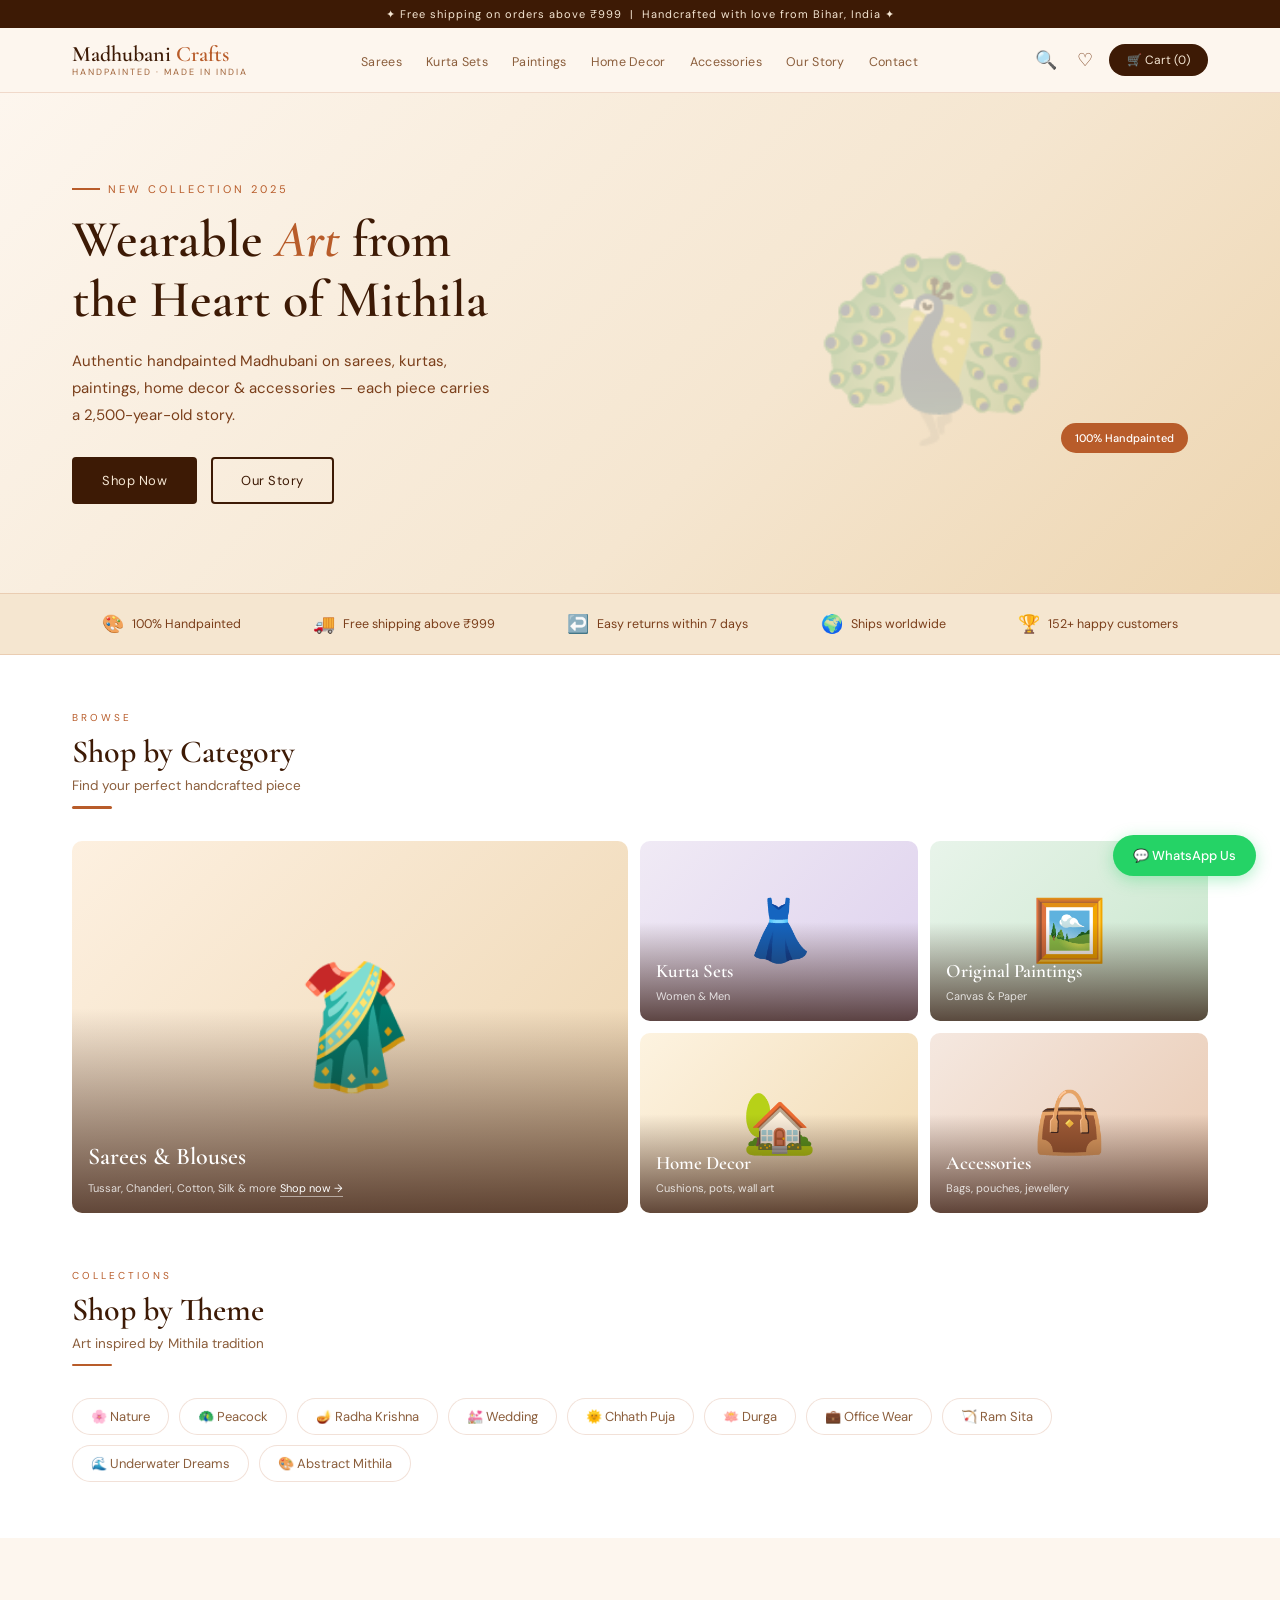
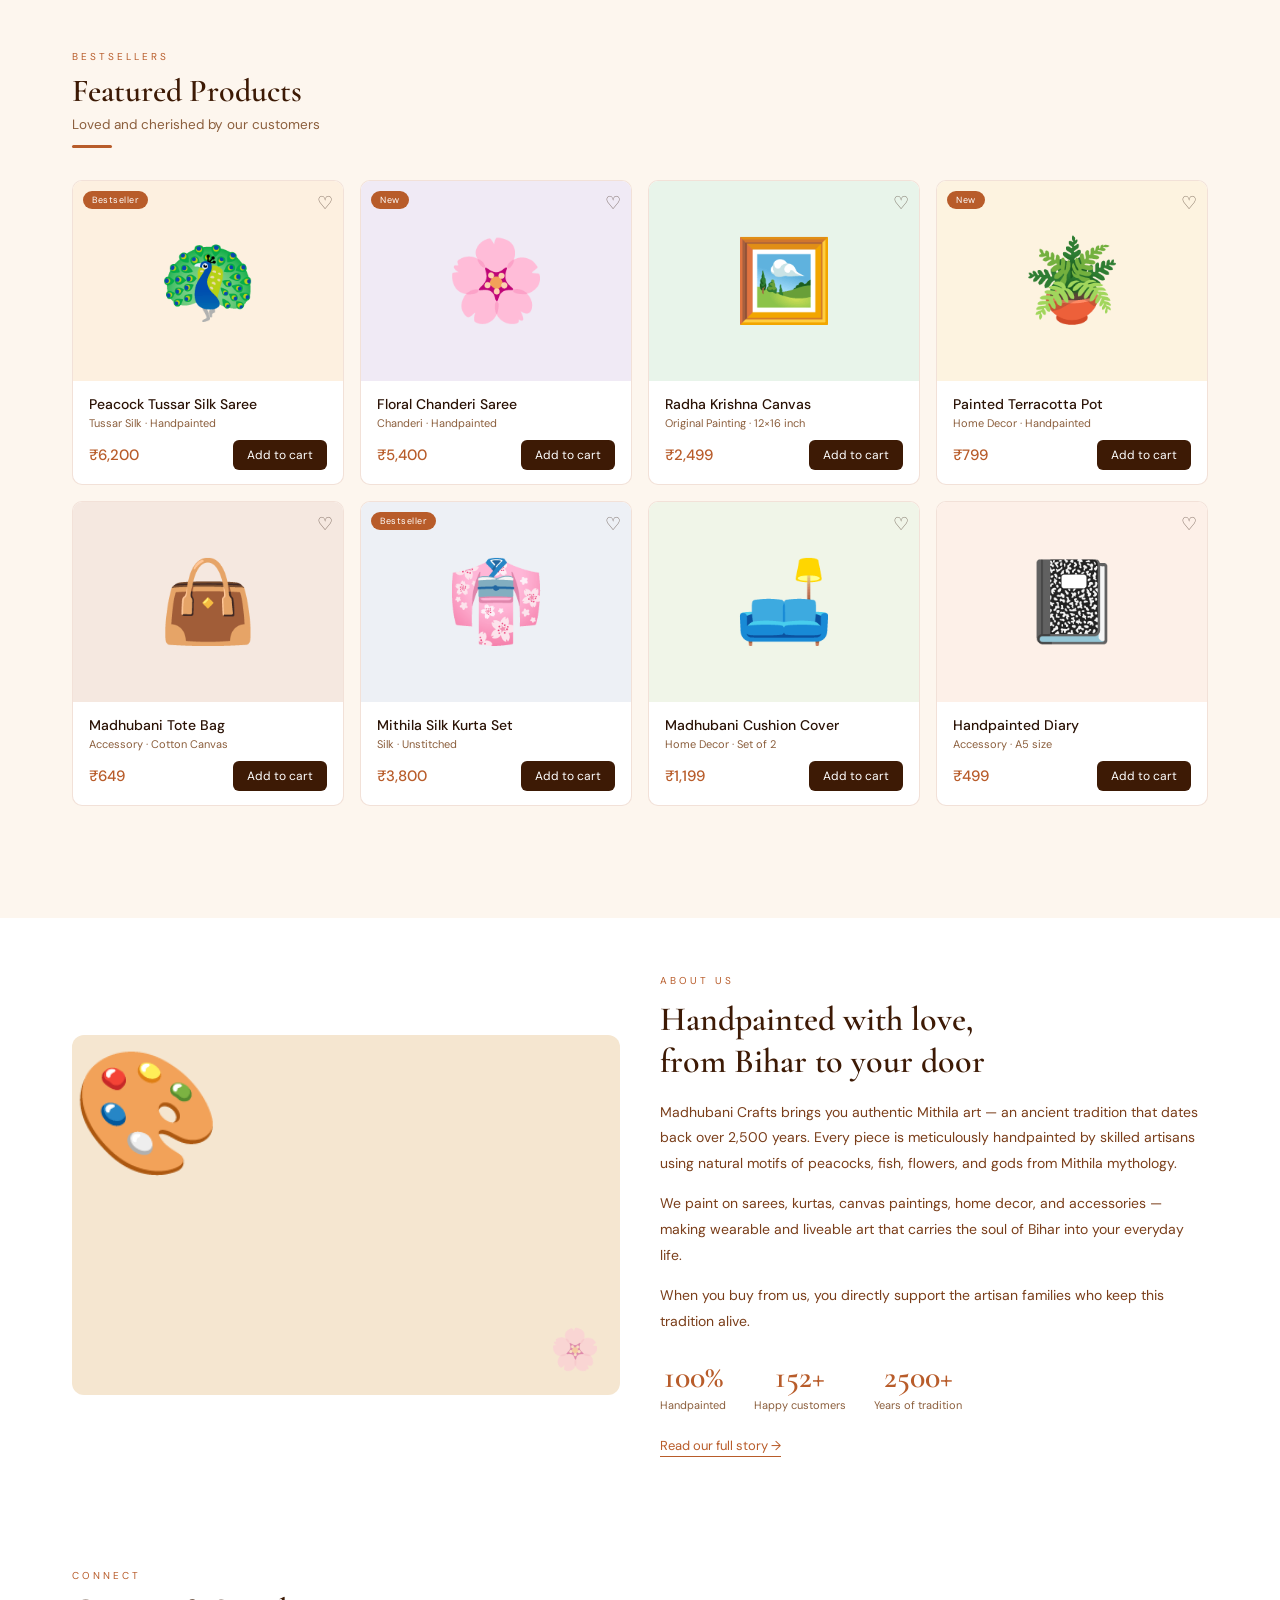
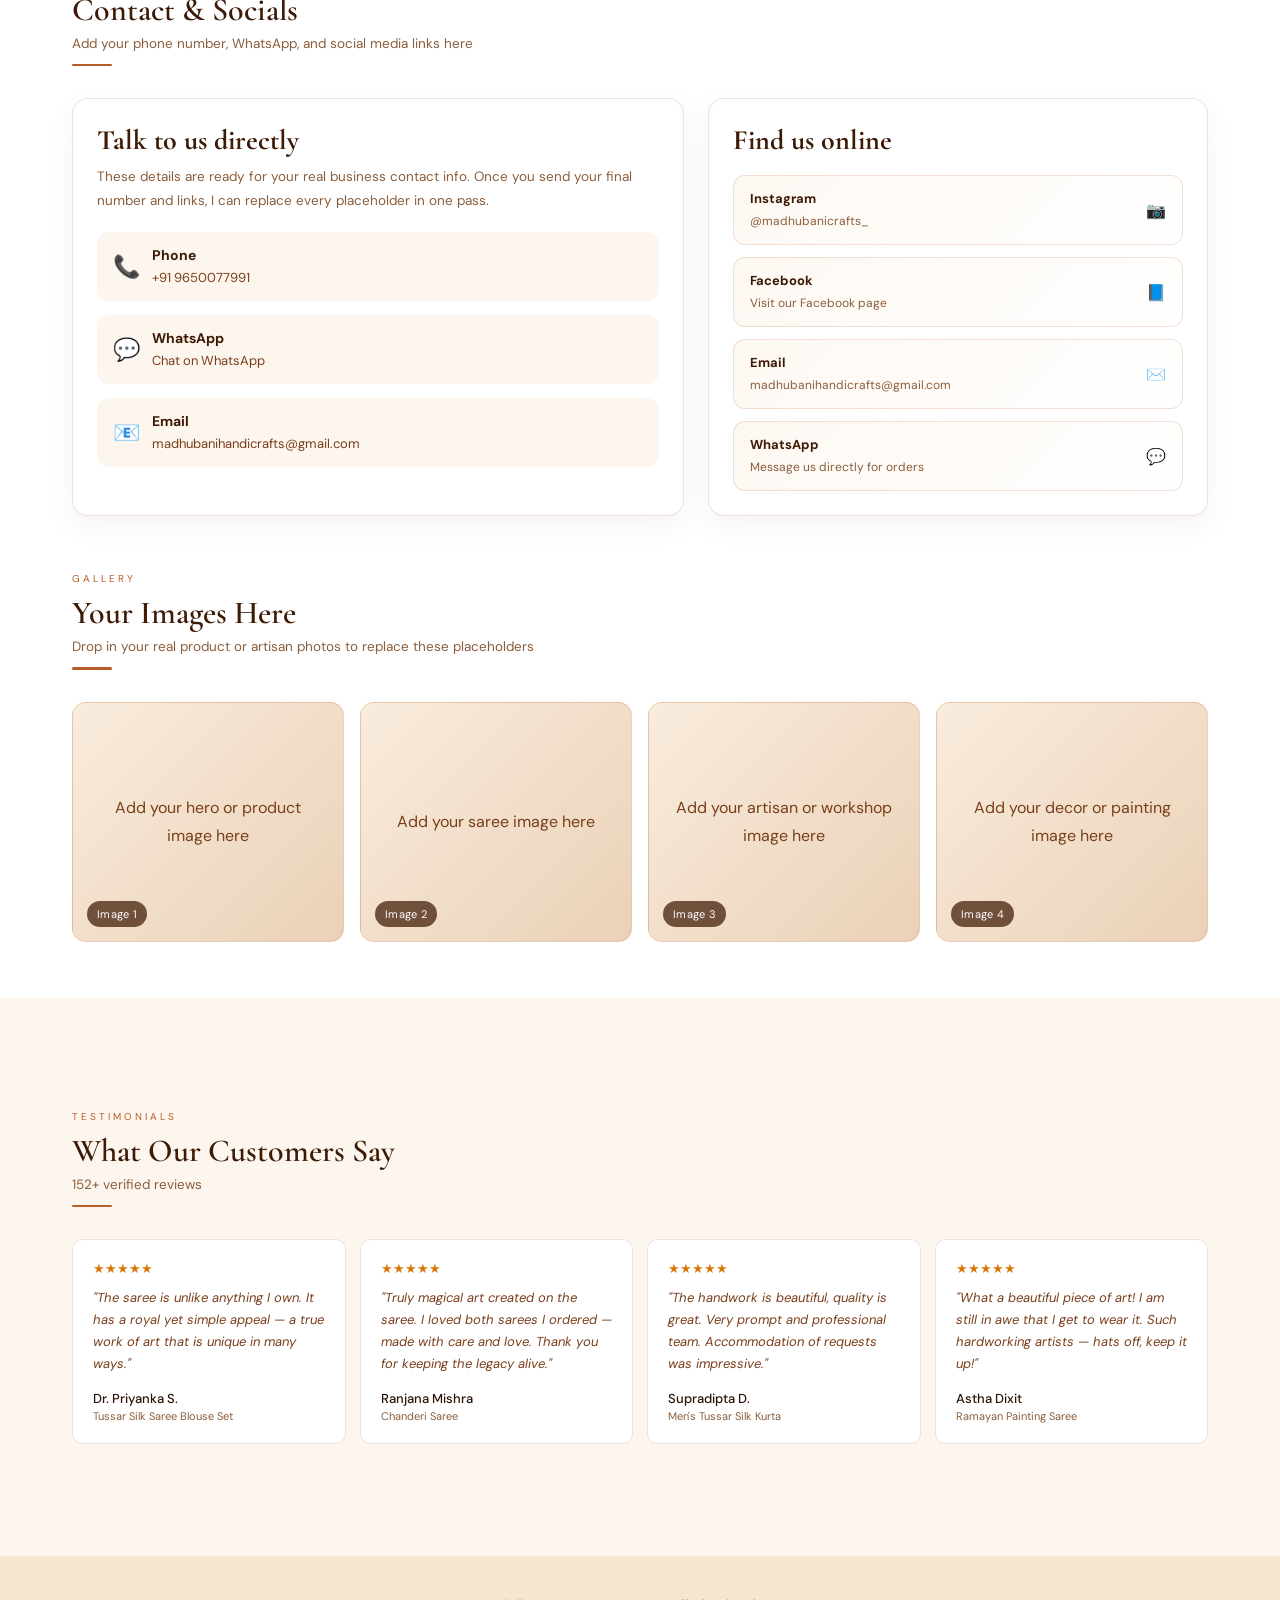
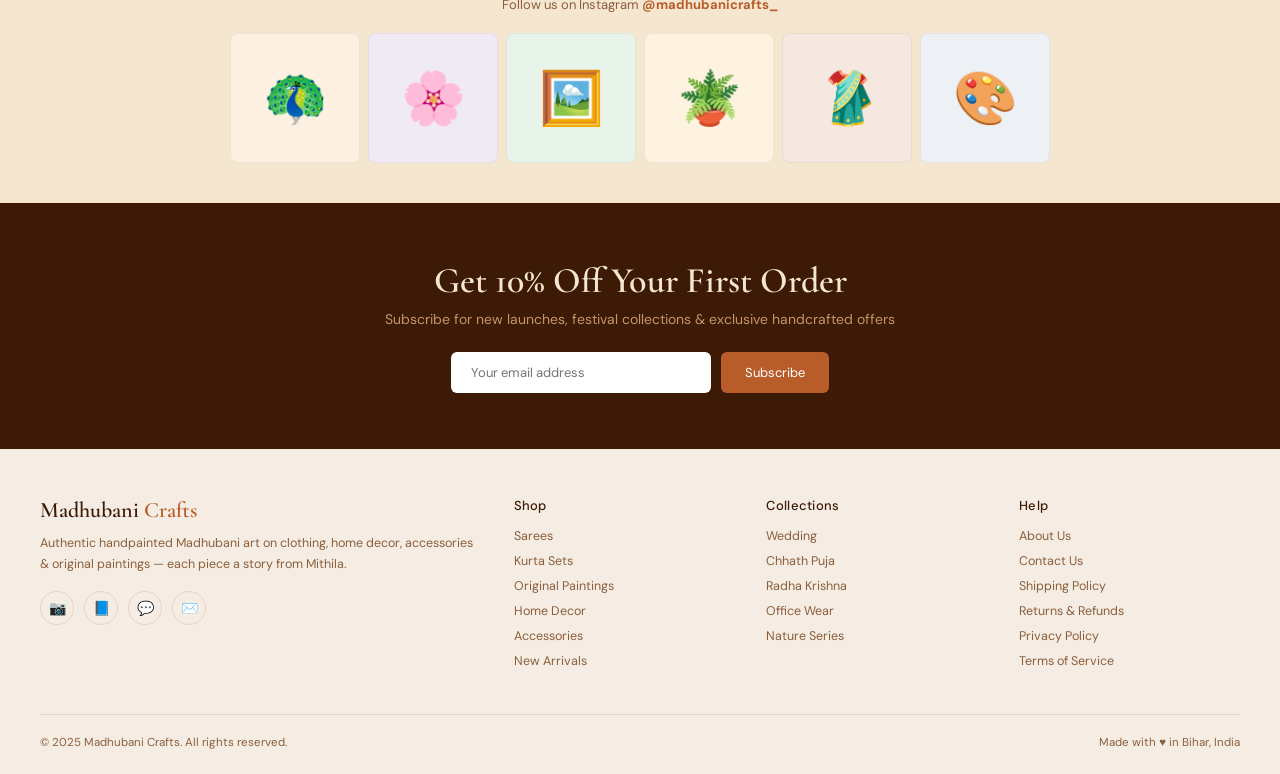
==== index.html @ 94e07995 "Initial website project" ====
<!DOCTYPE html>
<html lang="en">
<head>
  <meta charset="UTF-8" />
  <meta name="viewport" content="width=device-width, initial-scale=1.0" />
  <title>Madhubani Crafts — Handpainted Art from Mithila</title>
  <link href="https://fonts.googleapis.com/css2?family=Cormorant+Garamond:ital,wght@0,400;0,500;0,600;1,400&family=DM+Sans:wght@300;400;500&display=swap" rel="stylesheet" />
  <style>
    :root {
      --cream: #FDF6EE;
      --warm: #F5E6D0;
      --terracotta: #B85C2A;
      --deep: #3D1A05;
      --mid: #7a3e1a;
      --light-brown: #a0643a;
      --border: rgba(184,92,42,0.18);
      --text: #2a1205;
      --muted: #8B5E3C;
      --font-display: 'Cormorant Garamond', Georgia, serif;
      --font-body: 'DM Sans', sans-serif;
    }

    * { box-sizing: border-box; margin: 0; padding: 0; }
    html { scroll-behavior: smooth; }
    body { font-family: var(--font-body); color: var(--text); background: #fff; }
    a { text-decoration: none; color: inherit; }

    .topbar {
      background: var(--deep);
      color: #f5e6d3;
      font-size: 11px;
      text-align: center;
      padding: 7px 16px;
      letter-spacing: 1px;
    }

    nav {
      position: sticky;
      top: 0;
      z-index: 200;
      background: rgba(253,246,238,0.97);
      backdrop-filter: blur(8px);
      border-bottom: 1px solid var(--border);
    }
    .nav-inner {
      max-width: 1200px;
      margin: 0 auto;
      padding: 0 32px;
      height: 64px;
      display: flex;
      align-items: center;
      justify-content: space-between;
      gap: 20px;
    }
    .logo {
      font-family: var(--font-display);
      font-size: 22px;
      font-weight: 600;
      color: var(--deep);
      white-space: nowrap;
      line-height: 1.1;
    }
    .logo span { color: var(--terracotta); }
    .logo small {
      display: block;
      font-family: var(--font-body);
      font-size: 9px;
      font-weight: 400;
      letter-spacing: 2px;
      text-transform: uppercase;
      color: var(--light-brown);
      margin-top: 1px;
    }
    .nav-links {
      display: flex;
      gap: 24px;
      list-style: none;
    }
    .nav-links a {
      font-size: 12.5px;
      color: var(--muted);
      font-weight: 400;
      letter-spacing: 0.3px;
      padding-bottom: 2px;
      border-bottom: 1.5px solid transparent;
      transition: color .2s, border-color .2s;
    }
    .nav-links a:hover { color: var(--terracotta); border-bottom-color: var(--terracotta); }
    .nav-actions { display: flex; gap: 12px; align-items: center; }
    .nav-icon { font-size: 18px; cursor: pointer; color: var(--mid); background: none; border: none; padding: 4px; }
    .cart-btn {
      background: var(--deep);
      color: #f5e6d3;
      border: none;
      padding: 8px 18px;
      border-radius: 24px;
      font-size: 12px;
      font-family: var(--font-body);
      cursor: pointer;
      transition: background .2s;
    }
    .cart-btn:hover { background: var(--terracotta); }

    .hero {
      background: linear-gradient(135deg, var(--cream) 0%, var(--warm) 60%, #EDD5B0 100%);
      min-height: 500px;
      display: flex;
      align-items: center;
      position: relative;
      overflow: hidden;
    }
    .hero-inner {
      max-width: 1200px;
      margin: 0 auto;
      padding: 60px 32px;
      display: grid;
      grid-template-columns: 1fr 1fr;
      gap: 40px;
      align-items: center;
      width: 100%;
    }
    .hero-eyebrow {
      font-size: 11px;
      letter-spacing: 3px;
      text-transform: uppercase;
      color: var(--terracotta);
      margin-bottom: 14px;
      display: flex;
      align-items: center;
      gap: 8px;
    }
    .hero-eyebrow::before { content: ''; display: block; width: 28px; height: 1.5px; background: var(--terracotta); }
    .hero h1 {
      font-family: var(--font-display);
      font-size: 52px;
      font-weight: 600;
      color: var(--deep);
      line-height: 1.15;
      margin-bottom: 18px;
    }
    .hero h1 em { font-style: italic; color: var(--terracotta); }
    .hero-sub {
      font-size: 15px;
      color: var(--mid);
      line-height: 1.8;
      margin-bottom: 28px;
      max-width: 420px;
    }
    .hero-btns { display: flex; gap: 14px; flex-wrap: wrap; }
    .btn-primary {
      background: var(--deep);
      color: #f5e6d3;
      border: 2px solid var(--deep);
      padding: 13px 28px;
      border-radius: 4px;
      font-size: 13px;
      font-family: var(--font-body);
      letter-spacing: 0.5px;
      cursor: pointer;
      transition: all .2s;
    }
    .btn-primary:hover { background: var(--terracotta); border-color: var(--terracotta); }
    .btn-outline {
      background: transparent;
      color: var(--deep);
      border: 2px solid var(--deep);
      padding: 13px 28px;
      border-radius: 4px;
      font-size: 13px;
      font-family: var(--font-body);
      letter-spacing: 0.5px;
      cursor: pointer;
      transition: all .2s;
    }
    .btn-outline:hover { background: var(--deep); color: #f5e6d3; }
    .hero-art {
      display: flex;
      align-items: center;
      justify-content: center;
      position: relative;
    }
    .hero-motif {
      font-size: 200px;
      opacity: 0.25;
      filter: sepia(40%);
      animation: float 6s ease-in-out infinite;
    }
    @keyframes float { 0%,100% { transform: translateY(0); } 50% { transform: translateY(-14px); } }
    .hero-badge {
      position: absolute;
      bottom: 20px;
      right: 20px;
      background: var(--terracotta);
      color: white;
      padding: 8px 14px;
      border-radius: 20px;
      font-size: 11px;
      font-weight: 500;
    }

    .trust-bar {
      background: var(--warm);
      border-top: 1px solid var(--border);
      border-bottom: 1px solid var(--border);
    }
    .trust-inner {
      max-width: 1200px;
      margin: 0 auto;
      padding: 18px 32px;
      display: flex;
      justify-content: space-around;
      flex-wrap: wrap;
      gap: 12px;
    }
    .trust-item {
      display: flex;
      align-items: center;
      gap: 8px;
      font-size: 12.5px;
      color: var(--mid);
    }
    .trust-item span:first-child { font-size: 18px; }

    .section {
      max-width: 1200px;
      margin: 0 auto;
      padding: 56px 32px;
    }
    .section-full { padding: 56px 0; }
    .sec-head { margin-bottom: 32px; }
    .sec-eyebrow {
      font-size: 10px;
      letter-spacing: 3px;
      text-transform: uppercase;
      color: var(--terracotta);
      margin-bottom: 8px;
    }
    .sec-head h2 {
      font-family: var(--font-display);
      font-size: 32px;
      font-weight: 600;
      color: var(--deep);
      margin-bottom: 6px;
    }
    .sec-head p { font-size: 13.5px; color: var(--muted); }
    .bar { width: 40px; height: 2.5px; background: var(--terracotta); border-radius: 2px; margin-top: 12px; }

    .cat-grid {
      display: grid;
      grid-template-columns: 2fr 1fr 1fr;
      grid-template-rows: 180px 180px;
      gap: 12px;
    }
    .cat-card {
      border-radius: 10px;
      overflow: hidden;
      position: relative;
      cursor: pointer;
      display: flex;
      align-items: flex-end;
    }
    .cat-card.tall { grid-row: span 2; }
    .cat-bg {
      position: absolute;
      inset: 0;
      display: flex;
      align-items: center;
      justify-content: center;
      font-size: 80px;
      transition: transform .35s ease;
    }
    .cat-card:hover .cat-bg { transform: scale(1.06); }
    .cat-overlay {
      position: absolute;
      inset: 0;
      background: linear-gradient(to top, rgba(40,10,0,.72) 0%, transparent 55%);
    }
    .cat-label {
      position: relative;
      z-index: 2;
      padding: 16px;
      color: white;
    }
    .cat-label h3 { font-family: var(--font-display); font-size: 19px; font-weight: 600; margin-bottom: 2px; }
    .cat-label span { font-size: 11px; opacity: .8; }
    .cat-shop { display: inline-block; margin-top: 8px; font-size: 11px; border-bottom: 1px solid rgba(255,255,255,.5); padding-bottom: 1px; }
    .cat-card.tall .cat-bg { font-size: 120px; }
    .cat-card.tall .cat-label h3 { font-size: 24px; }

    .themes-row {
      display: flex;
      gap: 10px;
      flex-wrap: wrap;
    }
    .theme-pill {
      border: 1.5px solid var(--border);
      border-radius: 24px;
      padding: 9px 18px;
      font-size: 13px;
      color: var(--muted);
      cursor: pointer;
      transition: all .2s;
      background: white;
    }
    .theme-pill:hover { border-color: var(--terracotta); color: var(--terracotta); background: #FDF3E7; }

    .bg-cream { background: var(--cream); }
    .prod-grid {
      display: grid;
      grid-template-columns: repeat(auto-fill, minmax(220px, 1fr));
      gap: 16px;
    }
    .prod-card {
      background: white;
      border: 1px solid var(--border);
      border-radius: 10px;
      overflow: hidden;
      transition: transform .2s, box-shadow .2s;
    }
    .prod-card:hover { transform: translateY(-3px); box-shadow: 0 8px 24px rgba(61,26,5,.1); }
    .prod-img {
      height: 200px;
      display: flex;
      align-items: center;
      justify-content: center;
      font-size: 80px;
      position: relative;
      cursor: pointer;
      overflow: hidden;
      background-size: cover;
      background-position: center;
    }
    .prod-img img,
    .story-photo img,
    .gallery-card img,
    .insta-tile img {
      width: 100%;
      height: 100%;
      object-fit: cover;
      display: block;
    }
    .prod-badge {
      position: absolute;
      top: 10px;
      left: 10px;
      background: var(--terracotta);
      color: white;
      font-size: 9px;
      letter-spacing: .5px;
      padding: 3px 9px;
      border-radius: 12px;
    }
    .prod-wish {
      position: absolute;
      top: 10px;
      right: 10px;
      font-size: 18px;
      cursor: pointer;
      opacity: .6;
      transition: opacity .2s;
      z-index: 2;
    }
    .prod-wish:hover { opacity: 1; }
    .prod-body { padding: 14px 16px; }
    .prod-name { font-size: 14px; font-weight: 500; margin-bottom: 3px; color: var(--text); }
    .prod-fabric { font-size: 11px; color: var(--muted); margin-bottom: 10px; }
    .prod-row { display: flex; justify-content: space-between; align-items: center; gap: 10px; }
    .prod-price { font-size: 15px; color: var(--terracotta); font-weight: 500; }
    .add-btn {
      background: var(--deep);
      color: white;
      border: none;
      padding: 7px 14px;
      border-radius: 6px;
      font-size: 12px;
      font-family: var(--font-body);
      cursor: pointer;
      transition: background .2s;
    }
    .add-btn:hover { background: var(--terracotta); }

    .story-grid {
      display: grid;
      grid-template-columns: 1fr 1fr;
      gap: 40px;
      align-items: center;
    }
    .story-img {
      background: var(--warm);
      border-radius: 12px;
      height: 360px;
      position: relative;
      overflow: hidden;
      display: grid;
      place-items: center;
    }
    .story-photo {
      width: 100%;
      height: 100%;
    }
    .story-placeholder {
      font-size: 120px;
    }
    .story-img::after {
      content: '🌸';
      position: absolute;
      bottom: 20px;
      right: 20px;
      font-size: 40px;
      opacity: .4;
    }
    .story-text .eyebrow {
      font-size: 10px;
      letter-spacing: 3px;
      text-transform: uppercase;
      color: var(--terracotta);
      margin-bottom: 12px;
    }
    .story-text h2 {
      font-family: var(--font-display);
      font-size: 34px;
      font-weight: 600;
      color: var(--deep);
      line-height: 1.25;
      margin-bottom: 16px;
    }
    .story-text p {
      font-size: 14px;
      color: var(--mid);
      line-height: 1.85;
      margin-bottom: 14px;
    }
    .story-stat-row { display: flex; gap: 28px; margin: 22px 0; }
    .stat { text-align: center; }
    .stat-num {
      font-family: var(--font-display);
      font-size: 32px;
      font-weight: 600;
      color: var(--terracotta);
      display: block;
    }
    .stat-label { font-size: 11px; color: var(--muted); margin-top: 2px; }
    .story-link {
      font-size: 13px;
      color: var(--terracotta);
      border-bottom: 1.5px solid var(--terracotta);
      padding-bottom: 2px;
      display: inline-block;
    }

    .contact-grid {
      display: grid;
      grid-template-columns: 1.1fr .9fr;
      gap: 24px;
      align-items: stretch;
    }
    .contact-card,
    .social-card {
      background: #fff;
      border: 1px solid var(--border);
      border-radius: 16px;
      padding: 24px;
      box-shadow: 0 10px 30px rgba(61, 26, 5, 0.05);
    }
    .contact-lines {
      display: grid;
      gap: 14px;
      margin-top: 18px;
    }
    .contact-line {
      display: flex;
      align-items: center;
      gap: 12px;
      padding: 14px 16px;
      background: var(--cream);
      border-radius: 12px;
    }
    .contact-line strong {
      display: block;
      color: var(--deep);
      font-size: 14px;
      margin-bottom: 2px;
    }
    .contact-line span,
    .contact-line a {
      font-size: 13px;
      color: var(--mid);
      word-break: break-word;
    }
    .social-list {
      display: grid;
      gap: 12px;
      margin-top: 18px;
    }
    .social-link {
      display: flex;
      align-items: center;
      justify-content: space-between;
      gap: 12px;
      padding: 14px 16px;
      border: 1px solid var(--border);
      border-radius: 12px;
      transition: transform .2s, border-color .2s, background .2s;
      background: linear-gradient(135deg, rgba(253,246,238,0.8), #fff);
    }
    .social-link:hover {
      transform: translateY(-2px);
      border-color: var(--terracotta);
      background: #fff8f1;
    }
    .social-meta strong {
      display: block;
      font-size: 13px;
      color: var(--deep);
      margin-bottom: 2px;
    }
    .social-meta span {
      font-size: 12px;
      color: var(--muted);
    }

    .gallery-grid {
      display: grid;
      grid-template-columns: repeat(4, 1fr);
      gap: 16px;
    }
    .gallery-card {
      border-radius: 14px;
      overflow: hidden;
      background: linear-gradient(135deg, #f9ecdd, #ead1b7);
      min-height: 240px;
      position: relative;
      border: 1px solid var(--border);
      display: grid;
      place-items: center;
    }
    .gallery-card span {
      position: absolute;
      left: 14px;
      bottom: 14px;
      background: rgba(61, 26, 5, 0.72);
      color: #fff;
      font-size: 11px;
      padding: 6px 10px;
      border-radius: 999px;
      letter-spacing: .3px;
    }
    .gallery-placeholder {
      text-align: center;
      color: var(--mid);
      padding: 24px;
      line-height: 1.7;
    }

    .reviews-grid {
      display: grid;
      grid-template-columns: repeat(auto-fill, minmax(240px, 1fr));
      gap: 14px;
    }
    .rev-card {
      background: white;
      border: 1px solid var(--border);
      border-radius: 10px;
      padding: 20px;
    }
    .stars { color: #D97706; font-size: 13px; margin-bottom: 10px; }
    .rev-text { font-size: 13px; color: var(--mid); line-height: 1.7; margin-bottom: 14px; font-style: italic; }
    .rev-name { font-size: 13px; font-weight: 500; color: var(--text); }
    .rev-prod { font-size: 11px; color: var(--muted); margin-top: 2px; }

    .insta-strip {
      background: var(--warm);
      padding: 40px 0;
      text-align: center;
    }
    .insta-label { font-size: 13px; color: var(--muted); margin-bottom: 20px; }
    .insta-label strong { color: var(--terracotta); }
    .insta-row {
      display: flex;
      gap: 8px;
      overflow-x: auto;
      padding: 0 32px;
      justify-content: center;
    }
    .insta-tile {
      flex-shrink: 0;
      width: 130px;
      height: 130px;
      border-radius: 8px;
      display: grid;
      place-items: center;
      font-size: 52px;
      cursor: pointer;
      transition: opacity .2s;
      overflow: hidden;
      border: 1px solid rgba(61, 26, 5, 0.06);
    }
    .insta-tile:hover { opacity: .8; }

    .cta-band {
      background: var(--deep);
      padding: 56px 32px;
      text-align: center;
    }
    .cta-band h2 {
      font-family: var(--font-display);
      font-size: 36px;
      font-weight: 600;
      color: #f5e6d3;
      margin-bottom: 8px;
    }
    .cta-band p { font-size: 14px; color: #c4956a; margin-bottom: 24px; }
    .email-row { display: flex; gap: 10px; justify-content: center; flex-wrap: wrap; }
    .email-row input {
      padding: 12px 20px;
      border-radius: 6px;
      border: none;
      font-size: 13px;
      font-family: var(--font-body);
      width: 260px;
      outline: none;
    }
    .email-row button {
      background: var(--terracotta);
      color: white;
      border: none;
      padding: 12px 24px;
      border-radius: 6px;
      font-size: 13px;
      font-family: var(--font-body);
      cursor: pointer;
      transition: background .2s;
    }
    .email-row button:hover { background: #a04c22; }

    footer {
      background: #F5EDE3;
      padding: 48px 32px 24px;
    }
    .footer-grid {
      max-width: 1200px;
      margin: 0 auto;
      display: grid;
      grid-template-columns: 2fr 1fr 1fr 1fr;
      gap: 32px;
      margin-bottom: 36px;
    }
    .f-logo {
      font-family: var(--font-display);
      font-size: 22px;
      font-weight: 600;
      color: var(--deep);
      margin-bottom: 10px;
    }
    .f-logo span { color: var(--terracotta); }
    .f-tagline { font-size: 12.5px; color: var(--muted); line-height: 1.7; margin-bottom: 16px; }
    .f-social { display: flex; gap: 10px; flex-wrap: wrap; }
    .f-social a {
      width: 34px; height: 34px;
      border: 1px solid var(--border);
      border-radius: 50%;
      display: flex; align-items: center; justify-content: center;
      font-size: 14px;
      color: var(--mid);
      transition: all .2s;
    }
    .f-social a:hover { background: var(--terracotta); border-color: var(--terracotta); color: white; }
    .f-col h4 { font-size: 13px; font-weight: 500; color: var(--deep); margin-bottom: 14px; letter-spacing: .3px; }
    .f-col a {
      display: block;
      font-size: 12.5px;
      color: var(--muted);
      margin-bottom: 9px;
      transition: color .15s;
    }
    .f-col a:hover { color: var(--terracotta); }
    .footer-bottom {
      max-width: 1200px;
      margin: 0 auto;
      border-top: 1px solid var(--border);
      padding-top: 20px;
      display: flex;
      justify-content: space-between;
      align-items: center;
      flex-wrap: wrap;
      gap: 10px;
    }
    .footer-bottom span { font-size: 11.5px; color: var(--muted); }

    .wa-float {
      position: fixed;
      bottom: 24px;
      right: 24px;
      background: #25D366;
      color: white;
      border: none;
      padding: 12px 20px;
      border-radius: 28px;
      font-size: 13px;
      font-family: var(--font-body);
      font-weight: 500;
      cursor: pointer;
      box-shadow: 0 4px 16px rgba(37,211,102,.35);
      z-index: 300;
      display: flex;
      align-items: center;
      gap: 7px;
      transition: transform .2s, box-shadow .2s;
    }
    .wa-float:hover { transform: translateY(-2px); box-shadow: 0 6px 22px rgba(37,211,102,.45); }

    @media (max-width: 900px) {
      .hero-inner,
      .story-grid,
      .contact-grid { grid-template-columns: 1fr; text-align: center; }
      .hero h1 { font-size: 38px; }
      .hero-sub { margin: 0 auto 24px; }
      .hero-btns { justify-content: center; }
      .hero-art { display: none; }
      .cat-grid { grid-template-columns: 1fr 1fr; grid-template-rows: auto; }
      .cat-card.tall { grid-row: span 1; }
      .story-img { height: 240px; }
      .footer-grid { grid-template-columns: 1fr 1fr; }
      .nav-links { display: none; }
      .gallery-grid { grid-template-columns: repeat(2, 1fr); }
      .contact-line,
      .social-link { text-align: left; }
    }
    @media (max-width: 600px) {
      .nav-inner { padding: 0 16px; }
      .section { padding: 36px 16px; }
      .hero-inner { padding: 40px 16px; }
      .cat-grid,
      .gallery-grid { grid-template-columns: 1fr; }
      .footer-grid { grid-template-columns: 1fr; }
      .insta-row { justify-content: flex-start; padding: 0 16px; }
      .wa-float { right: 16px; bottom: 16px; }
    }
  </style>
</head>
<body>

<div class="topbar">✦ Free shipping on orders above ₹999 &nbsp;|&nbsp; Handcrafted with love from Bihar, India ✦</div>

<nav>
  <div class="nav-inner">
    <a href="#" class="logo">
      Madhubani <span>Crafts</span>
      <small>Handpainted · Made in India</small>
    </a>
    <ul class="nav-links">
      <li><a href="#categories">Sarees</a></li>
      <li><a href="#categories">Kurta Sets</a></li>
      <li><a href="#categories">Paintings</a></li>
      <li><a href="#categories">Home Decor</a></li>
      <li><a href="#categories">Accessories</a></li>
      <li><a href="#story">Our Story</a></li>
      <li><a href="#contact">Contact</a></li>
    </ul>
    <div class="nav-actions">
      <button class="nav-icon" title="Search">🔍</button>
      <button class="nav-icon" title="Wishlist">♡</button>
      <button class="cart-btn">🛒 Cart (0)</button>
    </div>
  </div>
</nav>

<section class="hero">
  <div class="hero-inner">
    <div>
      <div class="hero-eyebrow">New Collection 2025</div>
      <h1>Wearable <em>Art</em> from<br>the Heart of Mithila</h1>
      <p class="hero-sub">Authentic handpainted Madhubani on sarees, kurtas, paintings, home decor & accessories — each piece carries a 2,500-year-old story.</p>
      <div class="hero-btns">
        <button class="btn-primary" onclick="document.getElementById('products').scrollIntoView({behavior:'smooth'})">Shop Now</button>
        <button class="btn-outline" onclick="document.getElementById('story').scrollIntoView({behavior:'smooth'})">Our Story</button>
      </div>
    </div>
    <div class="hero-art">
      <div class="hero-motif">🦚</div>
      <div class="hero-badge">100% Handpainted</div>
    </div>
  </div>
</section>

<div class="trust-bar">
  <div class="trust-inner">
    <div class="trust-item"><span>🎨</span><span>100% Handpainted</span></div>
    <div class="trust-item"><span>🚚</span><span>Free shipping above ₹999</span></div>
    <div class="trust-item"><span>↩️</span><span>Easy returns within 7 days</span></div>
    <div class="trust-item"><span>🌍</span><span>Ships worldwide</span></div>
    <div class="trust-item"><span>🏆</span><span>152+ happy customers</span></div>
  </div>
</div>

<div id="categories" class="section">
  <div class="sec-head">
    <div class="sec-eyebrow">Browse</div>
    <h2>Shop by Category</h2>
    <p>Find your perfect handcrafted piece</p>
    <div class="bar"></div>
  </div>
  <div class="cat-grid">
    <div class="cat-card tall" style="background: linear-gradient(135deg,#FDF0E0,#EDD5B0);">
      <div class="cat-bg">🥻</div>
      <div class="cat-overlay"></div>
      <div class="cat-label">
        <h3>Sarees & Blouses</h3>
        <span>Tussar, Chanderi, Cotton, Silk & more</span>
        <a class="cat-shop">Shop now →</a>
      </div>
    </div>
    <div class="cat-card" style="background: linear-gradient(135deg,#F0EAF5,#DDD0ED);">
      <div class="cat-bg" style="font-size:60px;">👗</div>
      <div class="cat-overlay"></div>
      <div class="cat-label">
        <h3>Kurta Sets</h3>
        <span>Women & Men</span>
      </div>
    </div>
    <div class="cat-card" style="background: linear-gradient(135deg,#E8F4EA,#C8E6CC);">
      <div class="cat-bg" style="font-size:60px;">🖼️</div>
      <div class="cat-overlay"></div>
      <div class="cat-label">
        <h3>Original Paintings</h3>
        <span>Canvas & Paper</span>
      </div>
    </div>
    <div class="cat-card" style="background: linear-gradient(135deg,#FDF3E0,#F0D8B0);">
      <div class="cat-bg" style="font-size:60px;">🏡</div>
      <div class="cat-overlay"></div>
      <div class="cat-label">
        <h3>Home Decor</h3>
        <span>Cushions, pots, wall art</span>
      </div>
    </div>
    <div class="cat-card" style="background: linear-gradient(135deg,#F5E8E0,#E8C8B0);">
      <div class="cat-bg" style="font-size:60px;">👜</div>
      <div class="cat-overlay"></div>
      <div class="cat-label">
        <h3>Accessories</h3>
        <span>Bags, pouches, jewellery</span>
      </div>
    </div>
  </div>
</div>

<div class="section" style="padding-top:0;">
  <div class="sec-head">
    <div class="sec-eyebrow">Collections</div>
    <h2>Shop by Theme</h2>
    <p>Art inspired by Mithila tradition</p>
    <div class="bar"></div>
  </div>
  <div class="themes-row">
    <div class="theme-pill">🌸 Nature</div>
    <div class="theme-pill">🦚 Peacock</div>
    <div class="theme-pill">🪔 Radha Krishna</div>
    <div class="theme-pill">💒 Wedding</div>
    <div class="theme-pill">🌞 Chhath Puja</div>
    <div class="theme-pill">🪷 Durga</div>
    <div class="theme-pill">💼 Office Wear</div>
    <div class="theme-pill">🏹 Ram Sita</div>
    <div class="theme-pill">🌊 Underwater Dreams</div>
    <div class="theme-pill">🎨 Abstract Mithila</div>
  </div>
</div>

<div id="products" class="section-full bg-cream">
  <div class="section">
    <div class="sec-head">
      <div class="sec-eyebrow">Bestsellers</div>
      <h2>Featured Products</h2>
      <p>Loved and cherished by our customers</p>
      <div class="bar"></div>
    </div>
    <div class="prod-grid">
      <div class="prod-card">
        <div class="prod-img" style="background:#FDF0E0;">
          🦚
          <div class="prod-badge">Bestseller</div>
          <div class="prod-wish">♡</div>
        </div>
        <div class="prod-body">
          <div class="prod-name">Peacock Tussar Silk Saree</div>
          <div class="prod-fabric">Tussar Silk · Handpainted</div>
          <div class="prod-row">
            <span class="prod-price">₹6,200</span>
            <button class="add-btn">Add to cart</button>
          </div>
        </div>
      </div>

      <div class="prod-card">
        <div class="prod-img" style="background:#F0EAF5;">
          🌸
          <div class="prod-badge">New</div>
          <div class="prod-wish">♡</div>
        </div>
        <div class="prod-body">
          <div class="prod-name">Floral Chanderi Saree</div>
          <div class="prod-fabric">Chanderi · Handpainted</div>
          <div class="prod-row">
            <span class="prod-price">₹5,400</span>
            <button class="add-btn">Add to cart</button>
          </div>
        </div>
      </div>

      <div class="prod-card">
        <div class="prod-img" style="background:#E8F4EA;">
          🖼️
          <div class="prod-wish">♡</div>
        </div>
        <div class="prod-body">
          <div class="prod-name">Radha Krishna Canvas</div>
          <div class="prod-fabric">Original Painting · 12×16 inch</div>
          <div class="prod-row">
            <span class="prod-price">₹2,499</span>
            <button class="add-btn">Add to cart</button>
          </div>
        </div>
      </div>

      <div class="prod-card">
        <div class="prod-img" style="background:#FDF3E0;">
          🪴
          <div class="prod-badge">New</div>
          <div class="prod-wish">♡</div>
        </div>
        <div class="prod-body">
          <div class="prod-name">Painted Terracotta Pot</div>
          <div class="prod-fabric">Home Decor · Handpainted</div>
          <div class="prod-row">
            <span class="prod-price">₹799</span>
            <button class="add-btn">Add to cart</button>
          </div>
        </div>
      </div>

      <div class="prod-card">
        <div class="prod-img" style="background:#F5E8E0;">
          👜
          <div class="prod-wish">♡</div>
        </div>
        <div class="prod-body">
          <div class="prod-name">Madhubani Tote Bag</div>
          <div class="prod-fabric">Accessory · Cotton Canvas</div>
          <div class="prod-row">
            <span class="prod-price">₹649</span>
            <button class="add-btn">Add to cart</button>
          </div>
        </div>
      </div>

      <div class="prod-card">
        <div class="prod-img" style="background:#EDF0F5;">
          👘
          <div class="prod-badge">Bestseller</div>
          <div class="prod-wish">♡</div>
        </div>
        <div class="prod-body">
          <div class="prod-name">Mithila Silk Kurta Set</div>
          <div class="prod-fabric">Silk · Unstitched</div>
          <div class="prod-row">
            <span class="prod-price">₹3,800</span>
            <button class="add-btn">Add to cart</button>
          </div>
        </div>
      </div>

      <div class="prod-card">
        <div class="prod-img" style="background:#F0F5E8;">
          🛋️
          <div class="prod-wish">♡</div>
        </div>
        <div class="prod-body">
          <div class="prod-name">Madhubani Cushion Cover</div>
          <div class="prod-fabric">Home Decor · Set of 2</div>
          <div class="prod-row">
            <span class="prod-price">₹1,199</span>
            <button class="add-btn">Add to cart</button>
          </div>
        </div>
      </div>

      <div class="prod-card">
        <div class="prod-img" style="background:#FDF0E8;">
          📓
          <div class="prod-wish">♡</div>
        </div>
        <div class="prod-body">
          <div class="prod-name">Handpainted Diary</div>
          <div class="prod-fabric">Accessory · A5 size</div>
          <div class="prod-row">
            <span class="prod-price">₹499</span>
            <button class="add-btn">Add to cart</button>
          </div>
        </div>
      </div>
    </div>
  </div>
</div>

<div id="story" class="section">
  <div class="story-grid">
    <div class="story-img">
      <div class="story-photo">
        <div class="story-placeholder">🎨</div>
      </div>
    </div>
    <div class="story-text">
      <div class="eyebrow">About Us</div>
      <h2>Handpainted with love,<br>from Bihar to your door</h2>
      <p>Madhubani Crafts brings you authentic Mithila art — an ancient tradition that dates back over 2,500 years. Every piece is meticulously handpainted by skilled artisans using natural motifs of peacocks, fish, flowers, and gods from Mithila mythology.</p>
      <p>We paint on sarees, kurtas, canvas paintings, home decor, and accessories — making wearable and liveable art that carries the soul of Bihar into your everyday life.</p>
      <p>When you buy from us, you directly support the artisan families who keep this tradition alive.</p>
      <div class="story-stat-row">
        <div class="stat">
          <span class="stat-num">100%</span>
          <div class="stat-label">Handpainted</div>
        </div>
        <div class="stat">
          <span class="stat-num">152+</span>
          <div class="stat-label">Happy customers</div>
        </div>
        <div class="stat">
          <span class="stat-num">2500+</span>
          <div class="stat-label">Years of tradition</div>
        </div>
      </div>
      <a class="story-link" href="#contact">Read our full story →</a>
    </div>
  </div>
</div>

<div id="contact" class="section">
  <div class="sec-head">
    <div class="sec-eyebrow">Connect</div>
    <h2>Contact & Socials</h2>
    <p>Add your phone number, WhatsApp, and social media links here</p>
    <div class="bar"></div>
  </div>
  <div class="contact-grid">
    <div class="contact-card">
      <h3 style="font-family: var(--font-display); font-size: 28px; color: var(--deep);">Talk to us directly</h3>
      <p style="font-size: 13.5px; color: var(--muted); margin-top: 8px; line-height: 1.8;">These details are ready for your real business contact info. Once you send your final number and links, I can replace every placeholder in one pass.</p>
      <div class="contact-lines">
        <div class="contact-line">
          <div style="font-size: 22px;">📞</div>
          <div>
            <strong>Phone</strong>
            <a href="tel:+919650077991">+91 9650077991</a>
          </div>
        </div>
        <div class="contact-line">
          <div style="font-size: 22px;">💬</div>
          <div>
            <strong>WhatsApp</strong>
            <a href="https://wa.me/919650077991" target="_blank" rel="noopener">Chat on WhatsApp</a>
          </div>
        </div>
        <div class="contact-line">
          <div style="font-size: 22px;">📧</div>
          <div>
            <strong>Email</strong>
            <a href="mailto:madhubanihandicrafts@gmail.com">madhubanihandicrafts@gmail.com</a>
          </div>
        </div>
      </div>
    </div>
    <div class="social-card">
      <h3 style="font-family: var(--font-display); font-size: 28px; color: var(--deep);">Find us online</h3>
      <div class="social-list">
        <a class="social-link" href="https://www.instagram.com/madhubanicrafts_/" target="_blank" rel="noopener">
          <div class="social-meta">
            <strong>Instagram</strong>
            <span>@madhubanicrafts_</span>
          </div>
          <div>📷</div>
        </a>
        <a class="social-link" href="https://www.facebook.com/profile.php?id=61568912615858" target="_blank" rel="noopener">
          <div class="social-meta">
            <strong>Facebook</strong>
            <span>Visit our Facebook page</span>
          </div>
          <div>📘</div>
        </a>
        <a class="social-link" href="mailto:madhubanihandicrafts@gmail.com">
          <div class="social-meta">
            <strong>Email</strong>
            <span>madhubanihandicrafts@gmail.com</span>
          </div>
          <div>✉️</div>
        </a>
        <a class="social-link" href="https://wa.me/919650077991" target="_blank" rel="noopener">
          <div class="social-meta">
            <strong>WhatsApp</strong>
            <span>Message us directly for orders</span>
          </div>
          <div>💬</div>
        </a>
      </div>
    </div>
  </div>
</div>

<div class="section" style="padding-top: 0;">
  <div class="sec-head">
    <div class="sec-eyebrow">Gallery</div>
    <h2>Your Images Here</h2>
    <p>Drop in your real product or artisan photos to replace these placeholders</p>
    <div class="bar"></div>
  </div>
  <div class="gallery-grid">
    <div class="gallery-card">
      <div class="gallery-placeholder">Add your hero or product image here</div>
      <span>Image 1</span>
    </div>
    <div class="gallery-card">
      <div class="gallery-placeholder">Add your saree image here</div>
      <span>Image 2</span>
    </div>
    <div class="gallery-card">
      <div class="gallery-placeholder">Add your artisan or workshop image here</div>
      <span>Image 3</span>
    </div>
    <div class="gallery-card">
      <div class="gallery-placeholder">Add your decor or painting image here</div>
      <span>Image 4</span>
    </div>
  </div>
</div>

<div class="section-full bg-cream">
  <div class="section">
    <div class="sec-head">
      <div class="sec-eyebrow">Testimonials</div>
      <h2>What Our Customers Say</h2>
      <p>152+ verified reviews</p>
      <div class="bar"></div>
    </div>
    <div class="reviews-grid">
      <div class="rev-card">
        <div class="stars">★★★★★</div>
        <p class="rev-text">"The saree is unlike anything I own. It has a royal yet simple appeal — a true work of art that is unique in many ways."</p>
        <div class="rev-name">Dr. Priyanka S.</div>
        <div class="rev-prod">Tussar Silk Saree Blouse Set</div>
      </div>
      <div class="rev-card">
        <div class="stars">★★★★★</div>
        <p class="rev-text">"Truly magical art created on the saree. I loved both sarees I ordered — made with care and love. Thank you for keeping the legacy alive."</p>
        <div class="rev-name">Ranjana Mishra</div>
        <div class="rev-prod">Chanderi Saree</div>
      </div>
      <div class="rev-card">
        <div class="stars">★★★★★</div>
        <p class="rev-text">"The handwork is beautiful, quality is great. Very prompt and professional team. Accommodation of requests was impressive."</p>
        <div class="rev-name">Supradipta D.</div>
        <div class="rev-prod">Men's Tussar Silk Kurta</div>
      </div>
      <div class="rev-card">
        <div class="stars">★★★★★</div>
        <p class="rev-text">"What a beautiful piece of art! I am still in awe that I get to wear it. Such hardworking artists — hats off, keep it up!"</p>
        <div class="rev-name">Astha Dixit</div>
        <div class="rev-prod">Ramayan Painting Saree</div>
      </div>
    </div>
  </div>
</div>

<div class="insta-strip">
  <div class="insta-label">Follow us on Instagram <strong>@madhubanicrafts_</strong></div>
  <div class="insta-row">
    <div class="insta-tile" style="background:#FDF0E0;">🦚</div>
    <div class="insta-tile" style="background:#F0EAF5;">🌸</div>
    <div class="insta-tile" style="background:#E8F4EA;">🖼️</div>
    <div class="insta-tile" style="background:#FDF3E0;">🪴</div>
    <div class="insta-tile" style="background:#F5E8E0;">🥻</div>
    <div class="insta-tile" style="background:#EDF0F5;">🎨</div>
  </div>
</div>

<div class="cta-band">
  <h2>Get 10% Off Your First Order</h2>
  <p>Subscribe for new launches, festival collections & exclusive handcrafted offers</p>
  <div class="email-row">
    <input type="email" placeholder="Your email address" />
    <button>Subscribe</button>
  </div>
</div>

<footer>
  <div class="footer-grid">
    <div>
      <div class="f-logo">Madhubani <span>Crafts</span></div>
      <p class="f-tagline">Authentic handpainted Madhubani art on clothing, home decor, accessories & original paintings — each piece a story from Mithila.</p>
      <div class="f-social">
        <a href="https://www.instagram.com/madhubanicrafts_/" title="Instagram" target="_blank" rel="noopener">📷</a>
        <a href="https://www.facebook.com/profile.php?id=61568912615858" title="Facebook" target="_blank" rel="noopener">📘</a>
        <a href="https://wa.me/919650077991" title="WhatsApp" target="_blank" rel="noopener">💬</a>
        <a href="mailto:madhubanihandicrafts@gmail.com" title="Email">✉️</a>
      </div>
    </div>
    <div class="f-col">
      <h4>Shop</h4>
      <a href="#">Sarees</a>
      <a href="#">Kurta Sets</a>
      <a href="#">Original Paintings</a>
      <a href="#">Home Decor</a>
      <a href="#">Accessories</a>
      <a href="#">New Arrivals</a>
    </div>
    <div class="f-col">
      <h4>Collections</h4>
      <a href="#">Wedding</a>
      <a href="#">Chhath Puja</a>
      <a href="#">Radha Krishna</a>
      <a href="#">Office Wear</a>
      <a href="#">Nature Series</a>
    </div>
    <div class="f-col">
      <h4>Help</h4>
      <a href="#story">About Us</a>
      <a href="#contact">Contact Us</a>
      <a href="#">Shipping Policy</a>
      <a href="#">Returns & Refunds</a>
      <a href="#">Privacy Policy</a>
      <a href="#">Terms of Service</a>
    </div>
  </div>
  <div class="footer-bottom">
    <span>© 2025 Madhubani Crafts. All rights reserved.</span>
    <span>Made with ♥ in Bihar, India</span>
  </div>
</footer>

<button class="wa-float" onclick="window.open('https://wa.me/919650077991','_blank')">
  💬 WhatsApp Us
</button>

<script>
  let cartCount = 0;
  const cartBtn = document.querySelector('.cart-btn');
  document.querySelectorAll('.add-btn').forEach(btn => {
    btn.addEventListener('click', () => {
      cartCount++;
      cartBtn.textContent = `🛒 Cart (${cartCount})`;
      btn.textContent = '✓ Added';
      btn.style.background = '#2a7a3a';
      setTimeout(() => {
        btn.textContent = 'Add to cart';
        btn.style.background = '';
      }, 1500);
    });
  });

  document.querySelectorAll('.prod-wish').forEach(w => {
    w.addEventListener('click', () => {
      w.textContent = w.textContent === '♡' ? '❤️' : '♡';
    });
  });
</script>
</body>
</html>
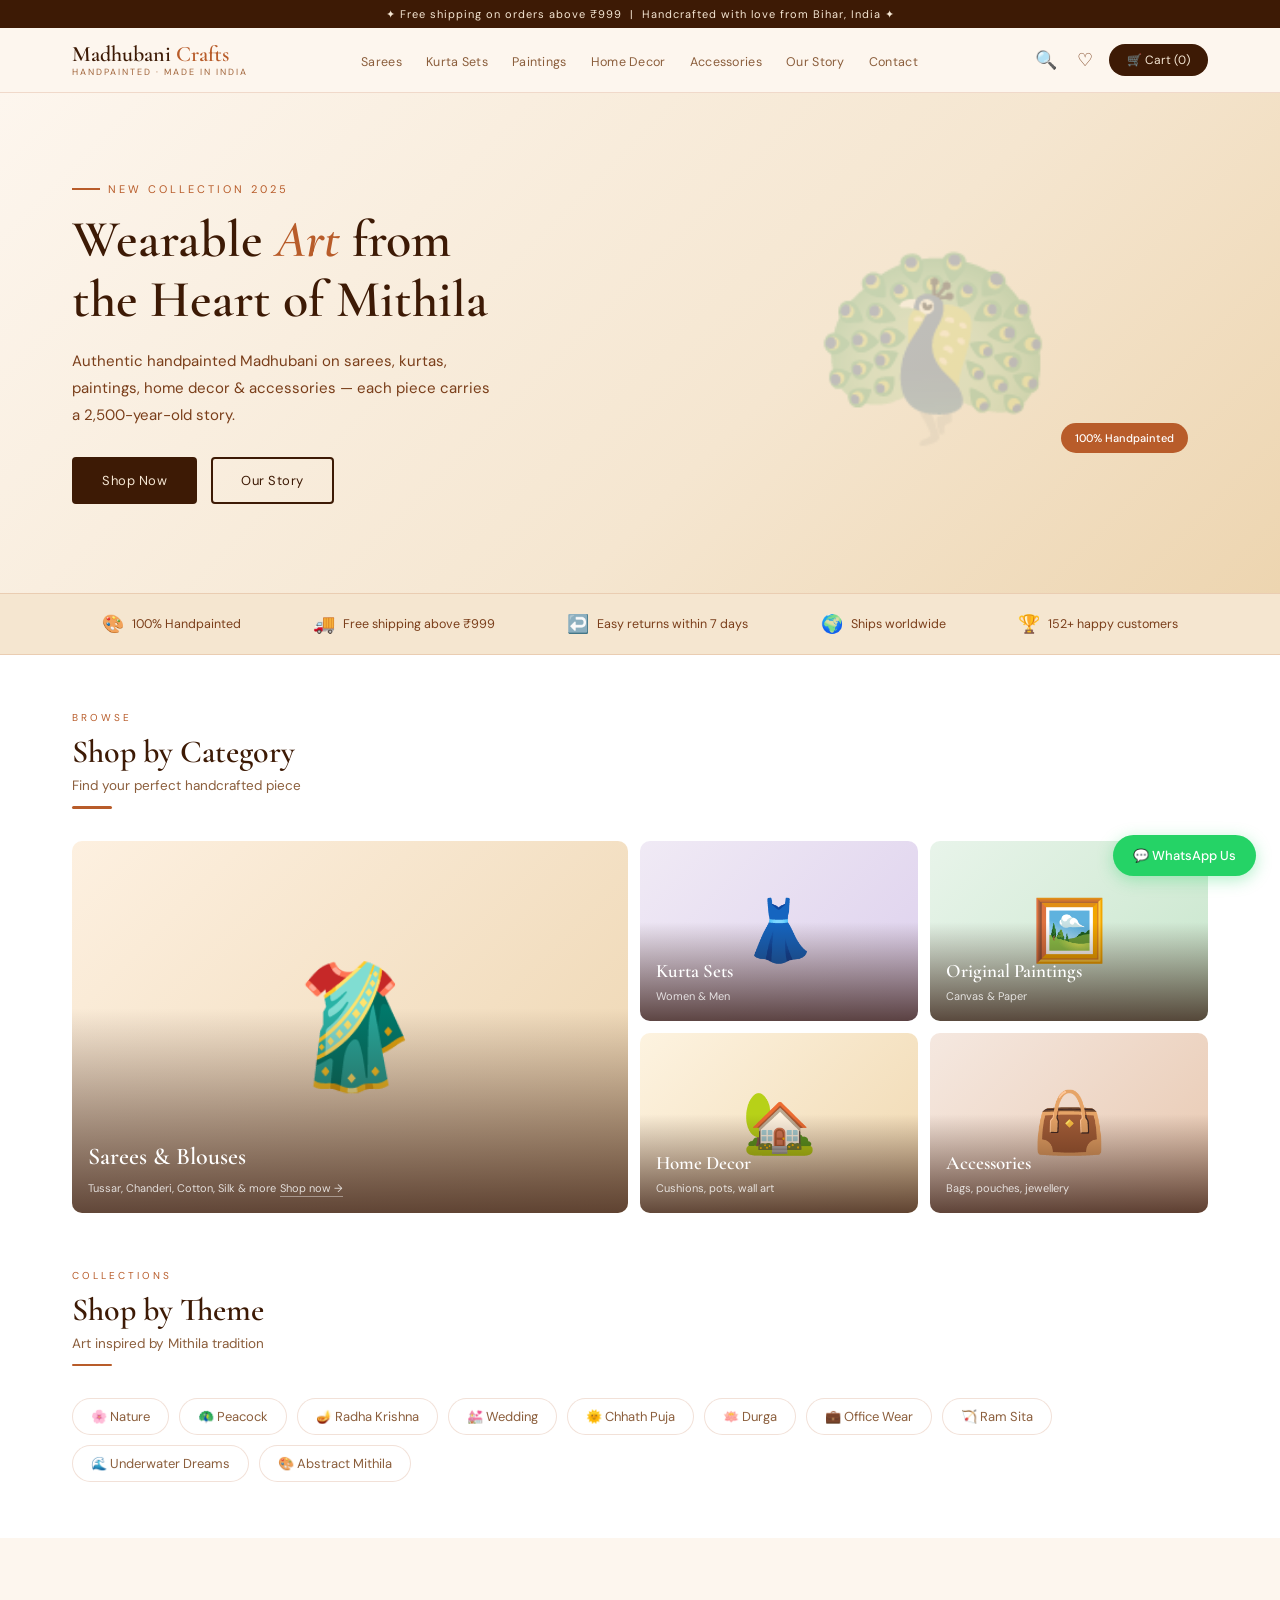
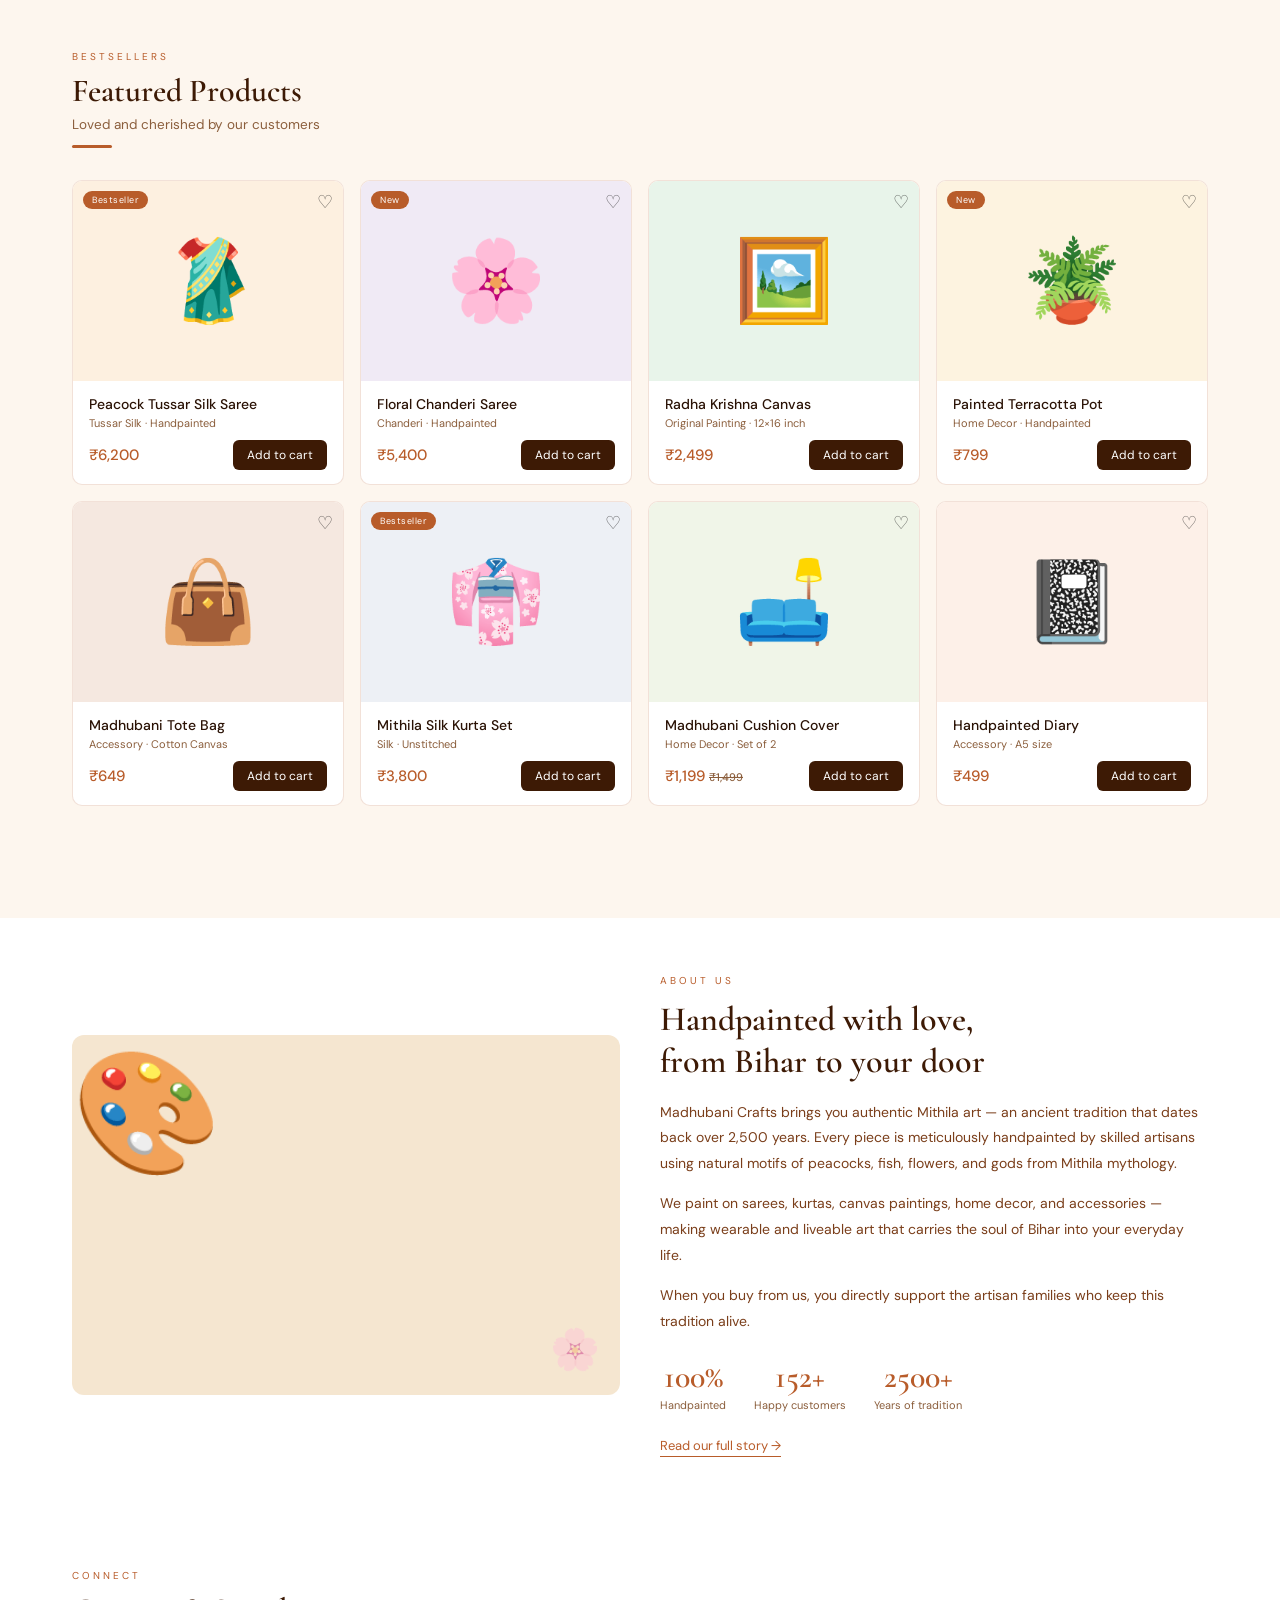
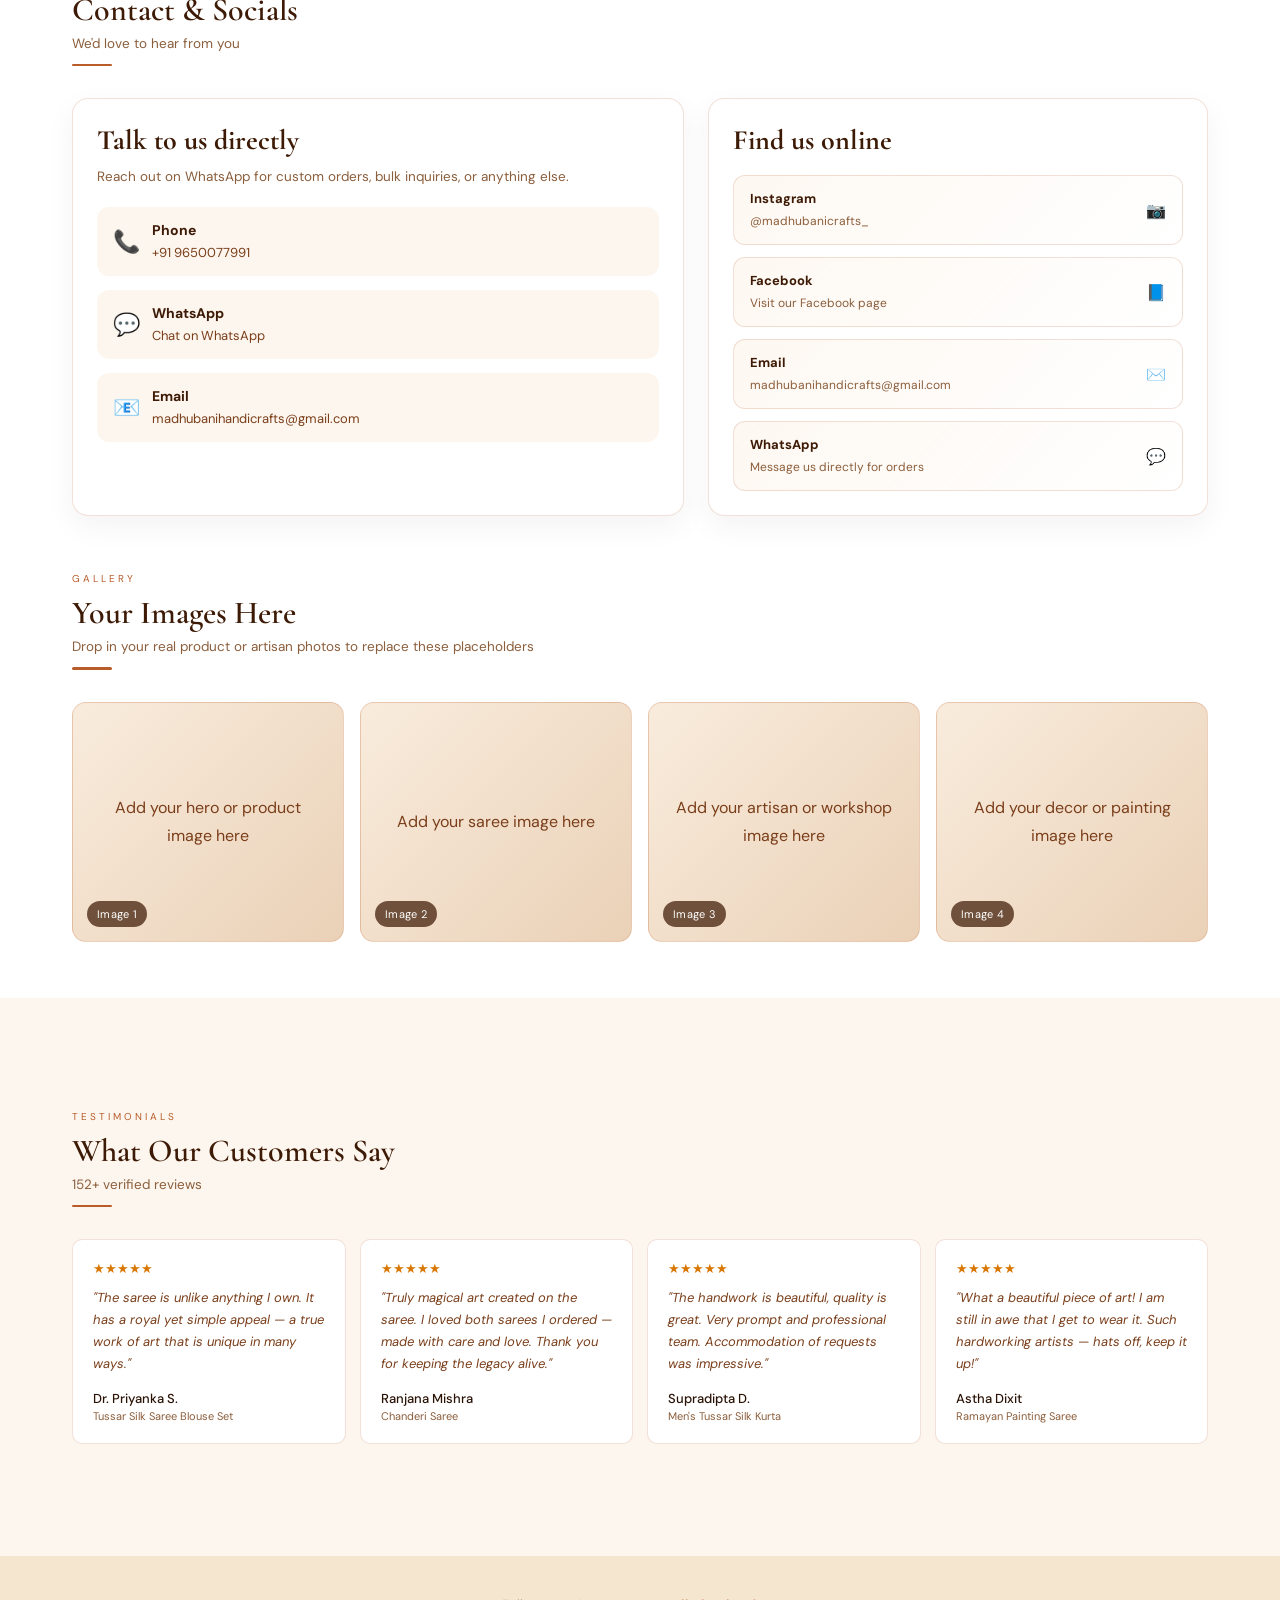
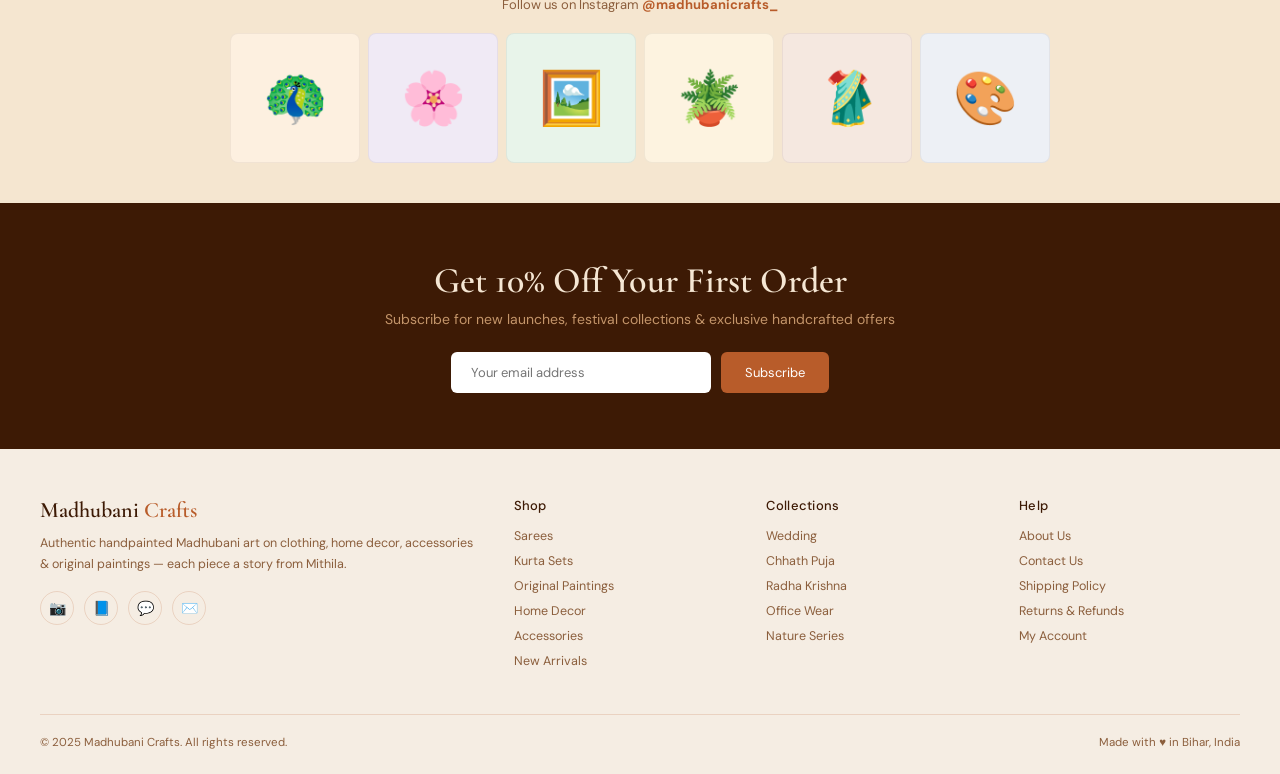
==== commit 0ce68e31: "multi-page update" ====
--- a/index.html
+++ b/index.html
@@ -4,739 +4,8 @@
   <meta charset="UTF-8" />
   <meta name="viewport" content="width=device-width, initial-scale=1.0" />
   <title>Madhubani Crafts — Handpainted Art from Mithila</title>
-  <link href="https://fonts.googleapis.com/css2?family=Cormorant+Garamond:ital,wght@0,400;0,500;0,600;1,400&family=DM+Sans:wght@300;400;500&display=swap" rel="stylesheet" />
-  <style>
-    :root {
-      --cream: #FDF6EE;
-      --warm: #F5E6D0;
-      --terracotta: #B85C2A;
-      --deep: #3D1A05;
-      --mid: #7a3e1a;
-      --light-brown: #a0643a;
-      --border: rgba(184,92,42,0.18);
-      --text: #2a1205;
-      --muted: #8B5E3C;
-      --font-display: 'Cormorant Garamond', Georgia, serif;
-      --font-body: 'DM Sans', sans-serif;
-    }
-
-    * { box-sizing: border-box; margin: 0; padding: 0; }
-    html { scroll-behavior: smooth; }
-    body { font-family: var(--font-body); color: var(--text); background: #fff; }
-    a { text-decoration: none; color: inherit; }
-
-    .topbar {
-      background: var(--deep);
-      color: #f5e6d3;
-      font-size: 11px;
-      text-align: center;
-      padding: 7px 16px;
-      letter-spacing: 1px;
-    }
-
-    nav {
-      position: sticky;
-      top: 0;
-      z-index: 200;
-      background: rgba(253,246,238,0.97);
-      backdrop-filter: blur(8px);
-      border-bottom: 1px solid var(--border);
-    }
-    .nav-inner {
-      max-width: 1200px;
-      margin: 0 auto;
-      padding: 0 32px;
-      height: 64px;
-      display: flex;
-      align-items: center;
-      justify-content: space-between;
-      gap: 20px;
-    }
-    .logo {
-      font-family: var(--font-display);
-      font-size: 22px;
-      font-weight: 600;
-      color: var(--deep);
-      white-space: nowrap;
-      line-height: 1.1;
-    }
-    .logo span { color: var(--terracotta); }
-    .logo small {
-      display: block;
-      font-family: var(--font-body);
-      font-size: 9px;
-      font-weight: 400;
-      letter-spacing: 2px;
-      text-transform: uppercase;
-      color: var(--light-brown);
-      margin-top: 1px;
-    }
-    .nav-links {
-      display: flex;
-      gap: 24px;
-      list-style: none;
-    }
-    .nav-links a {
-      font-size: 12.5px;
-      color: var(--muted);
-      font-weight: 400;
-      letter-spacing: 0.3px;
-      padding-bottom: 2px;
-      border-bottom: 1.5px solid transparent;
-      transition: color .2s, border-color .2s;
-    }
-    .nav-links a:hover { color: var(--terracotta); border-bottom-color: var(--terracotta); }
-    .nav-actions { display: flex; gap: 12px; align-items: center; }
-    .nav-icon { font-size: 18px; cursor: pointer; color: var(--mid); background: none; border: none; padding: 4px; }
-    .cart-btn {
-      background: var(--deep);
-      color: #f5e6d3;
-      border: none;
-      padding: 8px 18px;
-      border-radius: 24px;
-      font-size: 12px;
-      font-family: var(--font-body);
-      cursor: pointer;
-      transition: background .2s;
-    }
-    .cart-btn:hover { background: var(--terracotta); }
-
-    .hero {
-      background: linear-gradient(135deg, var(--cream) 0%, var(--warm) 60%, #EDD5B0 100%);
-      min-height: 500px;
-      display: flex;
-      align-items: center;
-      position: relative;
-      overflow: hidden;
-    }
-    .hero-inner {
-      max-width: 1200px;
-      margin: 0 auto;
-      padding: 60px 32px;
-      display: grid;
-      grid-template-columns: 1fr 1fr;
-      gap: 40px;
-      align-items: center;
-      width: 100%;
-    }
-    .hero-eyebrow {
-      font-size: 11px;
-      letter-spacing: 3px;
-      text-transform: uppercase;
-      color: var(--terracotta);
-      margin-bottom: 14px;
-      display: flex;
-      align-items: center;
-      gap: 8px;
-    }
-    .hero-eyebrow::before { content: ''; display: block; width: 28px; height: 1.5px; background: var(--terracotta); }
-    .hero h1 {
-      font-family: var(--font-display);
-      font-size: 52px;
-      font-weight: 600;
-      color: var(--deep);
-      line-height: 1.15;
-      margin-bottom: 18px;
-    }
-    .hero h1 em { font-style: italic; color: var(--terracotta); }
-    .hero-sub {
-      font-size: 15px;
-      color: var(--mid);
-      line-height: 1.8;
-      margin-bottom: 28px;
-      max-width: 420px;
-    }
-    .hero-btns { display: flex; gap: 14px; flex-wrap: wrap; }
-    .btn-primary {
-      background: var(--deep);
-      color: #f5e6d3;
-      border: 2px solid var(--deep);
-      padding: 13px 28px;
-      border-radius: 4px;
-      font-size: 13px;
-      font-family: var(--font-body);
-      letter-spacing: 0.5px;
-      cursor: pointer;
-      transition: all .2s;
-    }
-    .btn-primary:hover { background: var(--terracotta); border-color: var(--terracotta); }
-    .btn-outline {
-      background: transparent;
-      color: var(--deep);
-      border: 2px solid var(--deep);
-      padding: 13px 28px;
-      border-radius: 4px;
-      font-size: 13px;
-      font-family: var(--font-body);
-      letter-spacing: 0.5px;
-      cursor: pointer;
-      transition: all .2s;
-    }
-    .btn-outline:hover { background: var(--deep); color: #f5e6d3; }
-    .hero-art {
-      display: flex;
-      align-items: center;
-      justify-content: center;
-      position: relative;
-    }
-    .hero-motif {
-      font-size: 200px;
-      opacity: 0.25;
-      filter: sepia(40%);
-      animation: float 6s ease-in-out infinite;
-    }
-    @keyframes float { 0%,100% { transform: translateY(0); } 50% { transform: translateY(-14px); } }
-    .hero-badge {
-      position: absolute;
-      bottom: 20px;
-      right: 20px;
-      background: var(--terracotta);
-      color: white;
-      padding: 8px 14px;
-      border-radius: 20px;
-      font-size: 11px;
-      font-weight: 500;
-    }
-
-    .trust-bar {
-      background: var(--warm);
-      border-top: 1px solid var(--border);
-      border-bottom: 1px solid var(--border);
-    }
-    .trust-inner {
-      max-width: 1200px;
-      margin: 0 auto;
-      padding: 18px 32px;
-      display: flex;
-      justify-content: space-around;
-      flex-wrap: wrap;
-      gap: 12px;
-    }
-    .trust-item {
-      display: flex;
-      align-items: center;
-      gap: 8px;
-      font-size: 12.5px;
-      color: var(--mid);
-    }
-    .trust-item span:first-child { font-size: 18px; }
-
-    .section {
-      max-width: 1200px;
-      margin: 0 auto;
-      padding: 56px 32px;
-    }
-    .section-full { padding: 56px 0; }
-    .sec-head { margin-bottom: 32px; }
-    .sec-eyebrow {
-      font-size: 10px;
-      letter-spacing: 3px;
-      text-transform: uppercase;
-      color: var(--terracotta);
-      margin-bottom: 8px;
-    }
-    .sec-head h2 {
-      font-family: var(--font-display);
-      font-size: 32px;
-      font-weight: 600;
-      color: var(--deep);
-      margin-bottom: 6px;
-    }
-    .sec-head p { font-size: 13.5px; color: var(--muted); }
-    .bar { width: 40px; height: 2.5px; background: var(--terracotta); border-radius: 2px; margin-top: 12px; }
-
-    .cat-grid {
-      display: grid;
-      grid-template-columns: 2fr 1fr 1fr;
-      grid-template-rows: 180px 180px;
-      gap: 12px;
-    }
-    .cat-card {
-      border-radius: 10px;
-      overflow: hidden;
-      position: relative;
-      cursor: pointer;
-      display: flex;
-      align-items: flex-end;
-    }
-    .cat-card.tall { grid-row: span 2; }
-    .cat-bg {
-      position: absolute;
-      inset: 0;
-      display: flex;
-      align-items: center;
-      justify-content: center;
-      font-size: 80px;
-      transition: transform .35s ease;
-    }
-    .cat-card:hover .cat-bg { transform: scale(1.06); }
-    .cat-overlay {
-      position: absolute;
-      inset: 0;
-      background: linear-gradient(to top, rgba(40,10,0,.72) 0%, transparent 55%);
-    }
-    .cat-label {
-      position: relative;
-      z-index: 2;
-      padding: 16px;
-      color: white;
-    }
-    .cat-label h3 { font-family: var(--font-display); font-size: 19px; font-weight: 600; margin-bottom: 2px; }
-    .cat-label span { font-size: 11px; opacity: .8; }
-    .cat-shop { display: inline-block; margin-top: 8px; font-size: 11px; border-bottom: 1px solid rgba(255,255,255,.5); padding-bottom: 1px; }
-    .cat-card.tall .cat-bg { font-size: 120px; }
-    .cat-card.tall .cat-label h3 { font-size: 24px; }
-
-    .themes-row {
-      display: flex;
-      gap: 10px;
-      flex-wrap: wrap;
-    }
-    .theme-pill {
-      border: 1.5px solid var(--border);
-      border-radius: 24px;
-      padding: 9px 18px;
-      font-size: 13px;
-      color: var(--muted);
-      cursor: pointer;
-      transition: all .2s;
-      background: white;
-    }
-    .theme-pill:hover { border-color: var(--terracotta); color: var(--terracotta); background: #FDF3E7; }
-
-    .bg-cream { background: var(--cream); }
-    .prod-grid {
-      display: grid;
-      grid-template-columns: repeat(auto-fill, minmax(220px, 1fr));
-      gap: 16px;
-    }
-    .prod-card {
-      background: white;
-      border: 1px solid var(--border);
-      border-radius: 10px;
-      overflow: hidden;
-      transition: transform .2s, box-shadow .2s;
-    }
-    .prod-card:hover { transform: translateY(-3px); box-shadow: 0 8px 24px rgba(61,26,5,.1); }
-    .prod-img {
-      height: 200px;
-      display: flex;
-      align-items: center;
-      justify-content: center;
-      font-size: 80px;
-      position: relative;
-      cursor: pointer;
-      overflow: hidden;
-      background-size: cover;
-      background-position: center;
-    }
-    .prod-img img,
-    .story-photo img,
-    .gallery-card img,
-    .insta-tile img {
-      width: 100%;
-      height: 100%;
-      object-fit: cover;
-      display: block;
-    }
-    .prod-badge {
-      position: absolute;
-      top: 10px;
-      left: 10px;
-      background: var(--terracotta);
-      color: white;
-      font-size: 9px;
-      letter-spacing: .5px;
-      padding: 3px 9px;
-      border-radius: 12px;
-    }
-    .prod-wish {
-      position: absolute;
-      top: 10px;
-      right: 10px;
-      font-size: 18px;
-      cursor: pointer;
-      opacity: .6;
-      transition: opacity .2s;
-      z-index: 2;
-    }
-    .prod-wish:hover { opacity: 1; }
-    .prod-body { padding: 14px 16px; }
-    .prod-name { font-size: 14px; font-weight: 500; margin-bottom: 3px; color: var(--text); }
-    .prod-fabric { font-size: 11px; color: var(--muted); margin-bottom: 10px; }
-    .prod-row { display: flex; justify-content: space-between; align-items: center; gap: 10px; }
-    .prod-price { font-size: 15px; color: var(--terracotta); font-weight: 500; }
-    .add-btn {
-      background: var(--deep);
-      color: white;
-      border: none;
-      padding: 7px 14px;
-      border-radius: 6px;
-      font-size: 12px;
-      font-family: var(--font-body);
-      cursor: pointer;
-      transition: background .2s;
-    }
-    .add-btn:hover { background: var(--terracotta); }
-
-    .story-grid {
-      display: grid;
-      grid-template-columns: 1fr 1fr;
-      gap: 40px;
-      align-items: center;
-    }
-    .story-img {
-      background: var(--warm);
-      border-radius: 12px;
-      height: 360px;
-      position: relative;
-      overflow: hidden;
-      display: grid;
-      place-items: center;
-    }
-    .story-photo {
-      width: 100%;
-      height: 100%;
-    }
-    .story-placeholder {
-      font-size: 120px;
-    }
-    .story-img::after {
-      content: '🌸';
-      position: absolute;
-      bottom: 20px;
-      right: 20px;
-      font-size: 40px;
-      opacity: .4;
-    }
-    .story-text .eyebrow {
-      font-size: 10px;
-      letter-spacing: 3px;
-      text-transform: uppercase;
-      color: var(--terracotta);
-      margin-bottom: 12px;
-    }
-    .story-text h2 {
-      font-family: var(--font-display);
-      font-size: 34px;
-      font-weight: 600;
-      color: var(--deep);
-      line-height: 1.25;
-      margin-bottom: 16px;
-    }
-    .story-text p {
-      font-size: 14px;
-      color: var(--mid);
-      line-height: 1.85;
-      margin-bottom: 14px;
-    }
-    .story-stat-row { display: flex; gap: 28px; margin: 22px 0; }
-    .stat { text-align: center; }
-    .stat-num {
-      font-family: var(--font-display);
-      font-size: 32px;
-      font-weight: 600;
-      color: var(--terracotta);
-      display: block;
-    }
-    .stat-label { font-size: 11px; color: var(--muted); margin-top: 2px; }
-    .story-link {
-      font-size: 13px;
-      color: var(--terracotta);
-      border-bottom: 1.5px solid var(--terracotta);
-      padding-bottom: 2px;
-      display: inline-block;
-    }
-
-    .contact-grid {
-      display: grid;
-      grid-template-columns: 1.1fr .9fr;
-      gap: 24px;
-      align-items: stretch;
-    }
-    .contact-card,
-    .social-card {
-      background: #fff;
-      border: 1px solid var(--border);
-      border-radius: 16px;
-      padding: 24px;
-      box-shadow: 0 10px 30px rgba(61, 26, 5, 0.05);
-    }
-    .contact-lines {
-      display: grid;
-      gap: 14px;
-      margin-top: 18px;
-    }
-    .contact-line {
-      display: flex;
-      align-items: center;
-      gap: 12px;
-      padding: 14px 16px;
-      background: var(--cream);
-      border-radius: 12px;
-    }
-    .contact-line strong {
-      display: block;
-      color: var(--deep);
-      font-size: 14px;
-      margin-bottom: 2px;
-    }
-    .contact-line span,
-    .contact-line a {
-      font-size: 13px;
-      color: var(--mid);
-      word-break: break-word;
-    }
-    .social-list {
-      display: grid;
-      gap: 12px;
-      margin-top: 18px;
-    }
-    .social-link {
-      display: flex;
-      align-items: center;
-      justify-content: space-between;
-      gap: 12px;
-      padding: 14px 16px;
-      border: 1px solid var(--border);
-      border-radius: 12px;
-      transition: transform .2s, border-color .2s, background .2s;
-      background: linear-gradient(135deg, rgba(253,246,238,0.8), #fff);
-    }
-    .social-link:hover {
-      transform: translateY(-2px);
-      border-color: var(--terracotta);
-      background: #fff8f1;
-    }
-    .social-meta strong {
-      display: block;
-      font-size: 13px;
-      color: var(--deep);
-      margin-bottom: 2px;
-    }
-    .social-meta span {
-      font-size: 12px;
-      color: var(--muted);
-    }
-
-    .gallery-grid {
-      display: grid;
-      grid-template-columns: repeat(4, 1fr);
-      gap: 16px;
-    }
-    .gallery-card {
-      border-radius: 14px;
-      overflow: hidden;
-      background: linear-gradient(135deg, #f9ecdd, #ead1b7);
-      min-height: 240px;
-      position: relative;
-      border: 1px solid var(--border);
-      display: grid;
-      place-items: center;
-    }
-    .gallery-card span {
-      position: absolute;
-      left: 14px;
-      bottom: 14px;
-      background: rgba(61, 26, 5, 0.72);
-      color: #fff;
-      font-size: 11px;
-      padding: 6px 10px;
-      border-radius: 999px;
-      letter-spacing: .3px;
-    }
-    .gallery-placeholder {
-      text-align: center;
-      color: var(--mid);
-      padding: 24px;
-      line-height: 1.7;
-    }
-
-    .reviews-grid {
-      display: grid;
-      grid-template-columns: repeat(auto-fill, minmax(240px, 1fr));
-      gap: 14px;
-    }
-    .rev-card {
-      background: white;
-      border: 1px solid var(--border);
-      border-radius: 10px;
-      padding: 20px;
-    }
-    .stars { color: #D97706; font-size: 13px; margin-bottom: 10px; }
-    .rev-text { font-size: 13px; color: var(--mid); line-height: 1.7; margin-bottom: 14px; font-style: italic; }
-    .rev-name { font-size: 13px; font-weight: 500; color: var(--text); }
-    .rev-prod { font-size: 11px; color: var(--muted); margin-top: 2px; }
-
-    .insta-strip {
-      background: var(--warm);
-      padding: 40px 0;
-      text-align: center;
-    }
-    .insta-label { font-size: 13px; color: var(--muted); margin-bottom: 20px; }
-    .insta-label strong { color: var(--terracotta); }
-    .insta-row {
-      display: flex;
-      gap: 8px;
-      overflow-x: auto;
-      padding: 0 32px;
-      justify-content: center;
-    }
-    .insta-tile {
-      flex-shrink: 0;
-      width: 130px;
-      height: 130px;
-      border-radius: 8px;
-      display: grid;
-      place-items: center;
-      font-size: 52px;
-      cursor: pointer;
-      transition: opacity .2s;
-      overflow: hidden;
-      border: 1px solid rgba(61, 26, 5, 0.06);
-    }
-    .insta-tile:hover { opacity: .8; }
-
-    .cta-band {
-      background: var(--deep);
-      padding: 56px 32px;
-      text-align: center;
-    }
-    .cta-band h2 {
-      font-family: var(--font-display);
-      font-size: 36px;
-      font-weight: 600;
-      color: #f5e6d3;
-      margin-bottom: 8px;
-    }
-    .cta-band p { font-size: 14px; color: #c4956a; margin-bottom: 24px; }
-    .email-row { display: flex; gap: 10px; justify-content: center; flex-wrap: wrap; }
-    .email-row input {
-      padding: 12px 20px;
-      border-radius: 6px;
-      border: none;
-      font-size: 13px;
-      font-family: var(--font-body);
-      width: 260px;
-      outline: none;
-    }
-    .email-row button {
-      background: var(--terracotta);
-      color: white;
-      border: none;
-      padding: 12px 24px;
-      border-radius: 6px;
-      font-size: 13px;
-      font-family: var(--font-body);
-      cursor: pointer;
-      transition: background .2s;
-    }
-    .email-row button:hover { background: #a04c22; }
-
-    footer {
-      background: #F5EDE3;
-      padding: 48px 32px 24px;
-    }
-    .footer-grid {
-      max-width: 1200px;
-      margin: 0 auto;
-      display: grid;
-      grid-template-columns: 2fr 1fr 1fr 1fr;
-      gap: 32px;
-      margin-bottom: 36px;
-    }
-    .f-logo {
-      font-family: var(--font-display);
-      font-size: 22px;
-      font-weight: 600;
-      color: var(--deep);
-      margin-bottom: 10px;
-    }
-    .f-logo span { color: var(--terracotta); }
-    .f-tagline { font-size: 12.5px; color: var(--muted); line-height: 1.7; margin-bottom: 16px; }
-    .f-social { display: flex; gap: 10px; flex-wrap: wrap; }
-    .f-social a {
-      width: 34px; height: 34px;
-      border: 1px solid var(--border);
-      border-radius: 50%;
-      display: flex; align-items: center; justify-content: center;
-      font-size: 14px;
-      color: var(--mid);
-      transition: all .2s;
-    }
-    .f-social a:hover { background: var(--terracotta); border-color: var(--terracotta); color: white; }
-    .f-col h4 { font-size: 13px; font-weight: 500; color: var(--deep); margin-bottom: 14px; letter-spacing: .3px; }
-    .f-col a {
-      display: block;
-      font-size: 12.5px;
-      color: var(--muted);
-      margin-bottom: 9px;
-      transition: color .15s;
-    }
-    .f-col a:hover { color: var(--terracotta); }
-    .footer-bottom {
-      max-width: 1200px;
-      margin: 0 auto;
-      border-top: 1px solid var(--border);
-      padding-top: 20px;
-      display: flex;
-      justify-content: space-between;
-      align-items: center;
-      flex-wrap: wrap;
-      gap: 10px;
-    }
-    .footer-bottom span { font-size: 11.5px; color: var(--muted); }
-
-    .wa-float {
-      position: fixed;
-      bottom: 24px;
-      right: 24px;
-      background: #25D366;
-      color: white;
-      border: none;
-      padding: 12px 20px;
-      border-radius: 28px;
-      font-size: 13px;
-      font-family: var(--font-body);
-      font-weight: 500;
-      cursor: pointer;
-      box-shadow: 0 4px 16px rgba(37,211,102,.35);
-      z-index: 300;
-      display: flex;
-      align-items: center;
-      gap: 7px;
-      transition: transform .2s, box-shadow .2s;
-    }
-    .wa-float:hover { transform: translateY(-2px); box-shadow: 0 6px 22px rgba(37,211,102,.45); }
-
-    @media (max-width: 900px) {
-      .hero-inner,
-      .story-grid,
-      .contact-grid { grid-template-columns: 1fr; text-align: center; }
-      .hero h1 { font-size: 38px; }
-      .hero-sub { margin: 0 auto 24px; }
-      .hero-btns { justify-content: center; }
-      .hero-art { display: none; }
-      .cat-grid { grid-template-columns: 1fr 1fr; grid-template-rows: auto; }
-      .cat-card.tall { grid-row: span 1; }
-      .story-img { height: 240px; }
-      .footer-grid { grid-template-columns: 1fr 1fr; }
-      .nav-links { display: none; }
-      .gallery-grid { grid-template-columns: repeat(2, 1fr); }
-      .contact-line,
-      .social-link { text-align: left; }
-    }
-    @media (max-width: 600px) {
-      .nav-inner { padding: 0 16px; }
-      .section { padding: 36px 16px; }
-      .hero-inner { padding: 40px 16px; }
-      .cat-grid,
-      .gallery-grid { grid-template-columns: 1fr; }
-      .footer-grid { grid-template-columns: 1fr; }
-      .insta-row { justify-content: flex-start; padding: 0 16px; }
-      .wa-float { right: 16px; bottom: 16px; }
-    }
-  </style>
+  <link rel="stylesheet" href="css/main.css" />
+  <link rel="stylesheet" href="css/cart.css" />
 </head>
 <body>
 
@@ -744,23 +13,27 @@
 
 <nav>
   <div class="nav-inner">
-    <a href="#" class="logo">
+    <a href="index.html" class="logo">
       Madhubani <span>Crafts</span>
       <small>Handpainted · Made in India</small>
     </a>
     <ul class="nav-links">
-      <li><a href="#categories">Sarees</a></li>
-      <li><a href="#categories">Kurta Sets</a></li>
-      <li><a href="#categories">Paintings</a></li>
-      <li><a href="#categories">Home Decor</a></li>
-      <li><a href="#categories">Accessories</a></li>
+      <li><a href="shop.html?cat=sarees">Sarees</a></li>
+      <li><a href="shop.html?cat=kurta-sets">Kurta Sets</a></li>
+      <li><a href="shop.html?cat=paintings">Paintings</a></li>
+      <li><a href="shop.html?cat=home-decor">Home Decor</a></li>
+      <li><a href="shop.html?cat=accessories">Accessories</a></li>
       <li><a href="#story">Our Story</a></li>
       <li><a href="#contact">Contact</a></li>
     </ul>
     <div class="nav-actions">
-      <button class="nav-icon" title="Search">🔍</button>
-      <button class="nav-icon" title="Wishlist">♡</button>
-      <button class="cart-btn">🛒 Cart (0)</button>
+      <button class="nav-icon" title="Search" onclick="document.getElementById('products').scrollIntoView({behavior:'smooth'})">🔍</button>
+      <!-- Logged out: show wishlist icon as login trigger -->
+      <button class="nav-icon show-logged-out" title="Login" data-open-login>♡</button>
+      <!-- Logged in: show user + logout -->
+      <span class="nav-icon show-logged-in" style="font-size:13px;cursor:default">👤 <span class="user-name-display"></span></span>
+      <button class="nav-icon show-logged-in" title="Sign out" data-signout style="font-size:13px">Sign out</button>
+      <button class="cart-btn" data-open-cart>🛒 Cart (0)</button>
     </div>
   </div>
 </nav>
@@ -801,47 +74,35 @@
     <div class="bar"></div>
   </div>
   <div class="cat-grid">
-    <div class="cat-card tall" style="background: linear-gradient(135deg,#FDF0E0,#EDD5B0);">
+    <a href="shop.html?cat=sarees" class="cat-card tall" style="background:linear-gradient(135deg,#FDF0E0,#EDD5B0);">
       <div class="cat-bg">🥻</div>
       <div class="cat-overlay"></div>
       <div class="cat-label">
         <h3>Sarees & Blouses</h3>
         <span>Tussar, Chanderi, Cotton, Silk & more</span>
-        <a class="cat-shop">Shop now →</a>
-      </div>
-    </div>
-    <div class="cat-card" style="background: linear-gradient(135deg,#F0EAF5,#DDD0ED);">
+        <span class="cat-shop">Shop now →</span>
+      </div>
+    </a>
+    <a href="shop.html?cat=kurta-sets" class="cat-card" style="background:linear-gradient(135deg,#F0EAF5,#DDD0ED);">
       <div class="cat-bg" style="font-size:60px;">👗</div>
       <div class="cat-overlay"></div>
-      <div class="cat-label">
-        <h3>Kurta Sets</h3>
-        <span>Women & Men</span>
-      </div>
-    </div>
-    <div class="cat-card" style="background: linear-gradient(135deg,#E8F4EA,#C8E6CC);">
+      <div class="cat-label"><h3>Kurta Sets</h3><span>Women & Men</span></div>
+    </a>
+    <a href="shop.html?cat=paintings" class="cat-card" style="background:linear-gradient(135deg,#E8F4EA,#C8E6CC);">
       <div class="cat-bg" style="font-size:60px;">🖼️</div>
       <div class="cat-overlay"></div>
-      <div class="cat-label">
-        <h3>Original Paintings</h3>
-        <span>Canvas & Paper</span>
-      </div>
-    </div>
-    <div class="cat-card" style="background: linear-gradient(135deg,#FDF3E0,#F0D8B0);">
+      <div class="cat-label"><h3>Original Paintings</h3><span>Canvas & Paper</span></div>
+    </a>
+    <a href="shop.html?cat=home-decor" class="cat-card" style="background:linear-gradient(135deg,#FDF3E0,#F0D8B0);">
       <div class="cat-bg" style="font-size:60px;">🏡</div>
       <div class="cat-overlay"></div>
-      <div class="cat-label">
-        <h3>Home Decor</h3>
-        <span>Cushions, pots, wall art</span>
-      </div>
-    </div>
-    <div class="cat-card" style="background: linear-gradient(135deg,#F5E8E0,#E8C8B0);">
+      <div class="cat-label"><h3>Home Decor</h3><span>Cushions, pots, wall art</span></div>
+    </a>
+    <a href="shop.html?cat=accessories" class="cat-card" style="background:linear-gradient(135deg,#F5E8E0,#E8C8B0);">
       <div class="cat-bg" style="font-size:60px;">👜</div>
       <div class="cat-overlay"></div>
-      <div class="cat-label">
-        <h3>Accessories</h3>
-        <span>Bags, pouches, jewellery</span>
-      </div>
-    </div>
+      <div class="cat-label"><h3>Accessories</h3><span>Bags, pouches, jewellery</span></div>
+    </a>
   </div>
 </div>
 
@@ -853,16 +114,16 @@
     <div class="bar"></div>
   </div>
   <div class="themes-row">
-    <div class="theme-pill">🌸 Nature</div>
-    <div class="theme-pill">🦚 Peacock</div>
-    <div class="theme-pill">🪔 Radha Krishna</div>
-    <div class="theme-pill">💒 Wedding</div>
-    <div class="theme-pill">🌞 Chhath Puja</div>
-    <div class="theme-pill">🪷 Durga</div>
-    <div class="theme-pill">💼 Office Wear</div>
-    <div class="theme-pill">🏹 Ram Sita</div>
-    <div class="theme-pill">🌊 Underwater Dreams</div>
-    <div class="theme-pill">🎨 Abstract Mithila</div>
+    <a href="shop.html?tag=nature" class="theme-pill">🌸 Nature</a>
+    <a href="shop.html?tag=peacock" class="theme-pill">🦚 Peacock</a>
+    <a href="shop.html?tag=radha krishna" class="theme-pill">🪔 Radha Krishna</a>
+    <a href="shop.html?tag=wedding" class="theme-pill">💒 Wedding</a>
+    <a href="shop.html?tag=chhath" class="theme-pill">🌞 Chhath Puja</a>
+    <a href="shop.html?tag=durga" class="theme-pill">🪷 Durga</a>
+    <a href="shop.html?tag=office" class="theme-pill">💼 Office Wear</a>
+    <a href="shop.html?tag=ram sita" class="theme-pill">🏹 Ram Sita</a>
+    <a href="shop.html?tag=underwater" class="theme-pill">🌊 Underwater Dreams</a>
+    <a href="shop.html?tag=abstract" class="theme-pill">🎨 Abstract Mithila</a>
   </div>
 </div>
 
@@ -874,130 +135,8 @@
       <p>Loved and cherished by our customers</p>
       <div class="bar"></div>
     </div>
-    <div class="prod-grid">
-      <div class="prod-card">
-        <div class="prod-img" style="background:#FDF0E0;">
-          🦚
-          <div class="prod-badge">Bestseller</div>
-          <div class="prod-wish">♡</div>
-        </div>
-        <div class="prod-body">
-          <div class="prod-name">Peacock Tussar Silk Saree</div>
-          <div class="prod-fabric">Tussar Silk · Handpainted</div>
-          <div class="prod-row">
-            <span class="prod-price">₹6,200</span>
-            <button class="add-btn">Add to cart</button>
-          </div>
-        </div>
-      </div>
-
-      <div class="prod-card">
-        <div class="prod-img" style="background:#F0EAF5;">
-          🌸
-          <div class="prod-badge">New</div>
-          <div class="prod-wish">♡</div>
-        </div>
-        <div class="prod-body">
-          <div class="prod-name">Floral Chanderi Saree</div>
-          <div class="prod-fabric">Chanderi · Handpainted</div>
-          <div class="prod-row">
-            <span class="prod-price">₹5,400</span>
-            <button class="add-btn">Add to cart</button>
-          </div>
-        </div>
-      </div>
-
-      <div class="prod-card">
-        <div class="prod-img" style="background:#E8F4EA;">
-          🖼️
-          <div class="prod-wish">♡</div>
-        </div>
-        <div class="prod-body">
-          <div class="prod-name">Radha Krishna Canvas</div>
-          <div class="prod-fabric">Original Painting · 12×16 inch</div>
-          <div class="prod-row">
-            <span class="prod-price">₹2,499</span>
-            <button class="add-btn">Add to cart</button>
-          </div>
-        </div>
-      </div>
-
-      <div class="prod-card">
-        <div class="prod-img" style="background:#FDF3E0;">
-          🪴
-          <div class="prod-badge">New</div>
-          <div class="prod-wish">♡</div>
-        </div>
-        <div class="prod-body">
-          <div class="prod-name">Painted Terracotta Pot</div>
-          <div class="prod-fabric">Home Decor · Handpainted</div>
-          <div class="prod-row">
-            <span class="prod-price">₹799</span>
-            <button class="add-btn">Add to cart</button>
-          </div>
-        </div>
-      </div>
-
-      <div class="prod-card">
-        <div class="prod-img" style="background:#F5E8E0;">
-          👜
-          <div class="prod-wish">♡</div>
-        </div>
-        <div class="prod-body">
-          <div class="prod-name">Madhubani Tote Bag</div>
-          <div class="prod-fabric">Accessory · Cotton Canvas</div>
-          <div class="prod-row">
-            <span class="prod-price">₹649</span>
-            <button class="add-btn">Add to cart</button>
-          </div>
-        </div>
-      </div>
-
-      <div class="prod-card">
-        <div class="prod-img" style="background:#EDF0F5;">
-          👘
-          <div class="prod-badge">Bestseller</div>
-          <div class="prod-wish">♡</div>
-        </div>
-        <div class="prod-body">
-          <div class="prod-name">Mithila Silk Kurta Set</div>
-          <div class="prod-fabric">Silk · Unstitched</div>
-          <div class="prod-row">
-            <span class="prod-price">₹3,800</span>
-            <button class="add-btn">Add to cart</button>
-          </div>
-        </div>
-      </div>
-
-      <div class="prod-card">
-        <div class="prod-img" style="background:#F0F5E8;">
-          🛋️
-          <div class="prod-wish">♡</div>
-        </div>
-        <div class="prod-body">
-          <div class="prod-name">Madhubani Cushion Cover</div>
-          <div class="prod-fabric">Home Decor · Set of 2</div>
-          <div class="prod-row">
-            <span class="prod-price">₹1,199</span>
-            <button class="add-btn">Add to cart</button>
-          </div>
-        </div>
-      </div>
-
-      <div class="prod-card">
-        <div class="prod-img" style="background:#FDF0E8;">
-          📓
-          <div class="prod-wish">♡</div>
-        </div>
-        <div class="prod-body">
-          <div class="prod-name">Handpainted Diary</div>
-          <div class="prod-fabric">Accessory · A5 size</div>
-          <div class="prod-row">
-            <span class="prod-price">₹499</span>
-            <button class="add-btn">Add to cart</button>
-          </div>
-        </div>
-      </div>
+    <div class="prod-grid" id="featured-grid">
+      <!-- filled by JS -->
     </div>
   </div>
 </div>
@@ -1016,18 +155,9 @@
       <p>We paint on sarees, kurtas, canvas paintings, home decor, and accessories — making wearable and liveable art that carries the soul of Bihar into your everyday life.</p>
       <p>When you buy from us, you directly support the artisan families who keep this tradition alive.</p>
       <div class="story-stat-row">
-        <div class="stat">
-          <span class="stat-num">100%</span>
-          <div class="stat-label">Handpainted</div>
-        </div>
-        <div class="stat">
-          <span class="stat-num">152+</span>
-          <div class="stat-label">Happy customers</div>
-        </div>
-        <div class="stat">
-          <span class="stat-num">2500+</span>
-          <div class="stat-label">Years of tradition</div>
-        </div>
+        <div class="stat"><span class="stat-num">100%</span><div class="stat-label">Handpainted</div></div>
+        <div class="stat"><span class="stat-num">152+</span><div class="stat-label">Happy customers</div></div>
+        <div class="stat"><span class="stat-num">2500+</span><div class="stat-label">Years of tradition</div></div>
       </div>
       <a class="story-link" href="#contact">Read our full story →</a>
     </div>
@@ -1038,74 +168,49 @@
   <div class="sec-head">
     <div class="sec-eyebrow">Connect</div>
     <h2>Contact & Socials</h2>
-    <p>Add your phone number, WhatsApp, and social media links here</p>
+    <p>We'd love to hear from you</p>
     <div class="bar"></div>
   </div>
   <div class="contact-grid">
     <div class="contact-card">
-      <h3 style="font-family: var(--font-display); font-size: 28px; color: var(--deep);">Talk to us directly</h3>
-      <p style="font-size: 13.5px; color: var(--muted); margin-top: 8px; line-height: 1.8;">These details are ready for your real business contact info. Once you send your final number and links, I can replace every placeholder in one pass.</p>
+      <h3 style="font-family:var(--font-display);font-size:28px;color:var(--deep);">Talk to us directly</h3>
+      <p style="font-size:13.5px;color:var(--muted);margin-top:8px;line-height:1.8;">Reach out on WhatsApp for custom orders, bulk inquiries, or anything else.</p>
       <div class="contact-lines">
         <div class="contact-line">
-          <div style="font-size: 22px;">📞</div>
-          <div>
-            <strong>Phone</strong>
-            <a href="tel:+919650077991">+91 9650077991</a>
-          </div>
+          <div style="font-size:22px;">📞</div>
+          <div><strong>Phone</strong><a href="tel:+919650077991">+91 9650077991</a></div>
         </div>
         <div class="contact-line">
-          <div style="font-size: 22px;">💬</div>
-          <div>
-            <strong>WhatsApp</strong>
-            <a href="https://wa.me/919650077991" target="_blank" rel="noopener">Chat on WhatsApp</a>
-          </div>
+          <div style="font-size:22px;">💬</div>
+          <div><strong>WhatsApp</strong><a href="https://wa.me/919650077991" target="_blank" rel="noopener">Chat on WhatsApp</a></div>
         </div>
         <div class="contact-line">
-          <div style="font-size: 22px;">📧</div>
-          <div>
-            <strong>Email</strong>
-            <a href="mailto:madhubanihandicrafts@gmail.com">madhubanihandicrafts@gmail.com</a>
-          </div>
+          <div style="font-size:22px;">📧</div>
+          <div><strong>Email</strong><a href="mailto:madhubanihandicrafts@gmail.com">madhubanihandicrafts@gmail.com</a></div>
         </div>
       </div>
     </div>
     <div class="social-card">
-      <h3 style="font-family: var(--font-display); font-size: 28px; color: var(--deep);">Find us online</h3>
+      <h3 style="font-family:var(--font-display);font-size:28px;color:var(--deep);">Find us online</h3>
       <div class="social-list">
         <a class="social-link" href="https://www.instagram.com/madhubanicrafts_/" target="_blank" rel="noopener">
-          <div class="social-meta">
-            <strong>Instagram</strong>
-            <span>@madhubanicrafts_</span>
-          </div>
-          <div>📷</div>
+          <div class="social-meta"><strong>Instagram</strong><span>@madhubanicrafts_</span></div><div>📷</div>
         </a>
         <a class="social-link" href="https://www.facebook.com/profile.php?id=61568912615858" target="_blank" rel="noopener">
-          <div class="social-meta">
-            <strong>Facebook</strong>
-            <span>Visit our Facebook page</span>
-          </div>
-          <div>📘</div>
+          <div class="social-meta"><strong>Facebook</strong><span>Visit our Facebook page</span></div><div>📘</div>
         </a>
         <a class="social-link" href="mailto:madhubanihandicrafts@gmail.com">
-          <div class="social-meta">
-            <strong>Email</strong>
-            <span>madhubanihandicrafts@gmail.com</span>
-          </div>
-          <div>✉️</div>
+          <div class="social-meta"><strong>Email</strong><span>madhubanihandicrafts@gmail.com</span></div><div>✉️</div>
         </a>
         <a class="social-link" href="https://wa.me/919650077991" target="_blank" rel="noopener">
-          <div class="social-meta">
-            <strong>WhatsApp</strong>
-            <span>Message us directly for orders</span>
-          </div>
-          <div>💬</div>
+          <div class="social-meta"><strong>WhatsApp</strong><span>Message us directly for orders</span></div><div>💬</div>
         </a>
       </div>
     </div>
   </div>
 </div>
 
-<div class="section" style="padding-top: 0;">
+<div class="section" style="padding-top:0;">
   <div class="sec-head">
     <div class="sec-eyebrow">Gallery</div>
     <h2>Your Images Here</h2>
@@ -1113,22 +218,10 @@
     <div class="bar"></div>
   </div>
   <div class="gallery-grid">
-    <div class="gallery-card">
-      <div class="gallery-placeholder">Add your hero or product image here</div>
-      <span>Image 1</span>
-    </div>
-    <div class="gallery-card">
-      <div class="gallery-placeholder">Add your saree image here</div>
-      <span>Image 2</span>
-    </div>
-    <div class="gallery-card">
-      <div class="gallery-placeholder">Add your artisan or workshop image here</div>
-      <span>Image 3</span>
-    </div>
-    <div class="gallery-card">
-      <div class="gallery-placeholder">Add your decor or painting image here</div>
-      <span>Image 4</span>
-    </div>
+    <div class="gallery-card"><div class="gallery-placeholder">Add your hero or product image here</div><span>Image 1</span></div>
+    <div class="gallery-card"><div class="gallery-placeholder">Add your saree image here</div><span>Image 2</span></div>
+    <div class="gallery-card"><div class="gallery-placeholder">Add your artisan or workshop image here</div><span>Image 3</span></div>
+    <div class="gallery-card"><div class="gallery-placeholder">Add your decor or painting image here</div><span>Image 4</span></div>
   </div>
 </div>
 
@@ -1172,12 +265,12 @@
 <div class="insta-strip">
   <div class="insta-label">Follow us on Instagram <strong>@madhubanicrafts_</strong></div>
   <div class="insta-row">
-    <div class="insta-tile" style="background:#FDF0E0;">🦚</div>
-    <div class="insta-tile" style="background:#F0EAF5;">🌸</div>
-    <div class="insta-tile" style="background:#E8F4EA;">🖼️</div>
-    <div class="insta-tile" style="background:#FDF3E0;">🪴</div>
-    <div class="insta-tile" style="background:#F5E8E0;">🥻</div>
-    <div class="insta-tile" style="background:#EDF0F5;">🎨</div>
+    <a class="insta-tile" href="https://www.instagram.com/madhubanicrafts_/" target="_blank" rel="noopener" style="background:#FDF0E0;">🦚</a>
+    <a class="insta-tile" href="https://www.instagram.com/madhubanicrafts_/" target="_blank" rel="noopener" style="background:#F0EAF5;">🌸</a>
+    <a class="insta-tile" href="https://www.instagram.com/madhubanicrafts_/" target="_blank" rel="noopener" style="background:#E8F4EA;">🖼️</a>
+    <a class="insta-tile" href="https://www.instagram.com/madhubanicrafts_/" target="_blank" rel="noopener" style="background:#FDF3E0;">🪴</a>
+    <a class="insta-tile" href="https://www.instagram.com/madhubanicrafts_/" target="_blank" rel="noopener" style="background:#F5E8E0;">🥻</a>
+    <a class="insta-tile" href="https://www.instagram.com/madhubanicrafts_/" target="_blank" rel="noopener" style="background:#EDF0F5;">🎨</a>
   </div>
 </div>
 
@@ -1185,8 +278,12 @@
   <h2>Get 10% Off Your First Order</h2>
   <p>Subscribe for new launches, festival collections & exclusive handcrafted offers</p>
   <div class="email-row">
-    <input type="email" placeholder="Your email address" />
-    <button>Subscribe</button>
+    <input type="email" placeholder="Your email address" id="subscribe-email"/>
+    <button onclick="
+      const v=document.getElementById('subscribe-email').value;
+      if(v&&v.includes('@')){this.textContent='Subscribed ✓';this.style.background='#2a7a3a';}
+      else{alert('Please enter a valid email.');}
+    ">Subscribe</button>
   </div>
 </div>
 
@@ -1204,29 +301,28 @@
     </div>
     <div class="f-col">
       <h4>Shop</h4>
-      <a href="#">Sarees</a>
-      <a href="#">Kurta Sets</a>
-      <a href="#">Original Paintings</a>
-      <a href="#">Home Decor</a>
-      <a href="#">Accessories</a>
-      <a href="#">New Arrivals</a>
+      <a href="shop.html?cat=sarees">Sarees</a>
+      <a href="shop.html?cat=kurta-sets">Kurta Sets</a>
+      <a href="shop.html?cat=paintings">Original Paintings</a>
+      <a href="shop.html?cat=home-decor">Home Decor</a>
+      <a href="shop.html?cat=accessories">Accessories</a>
+      <a href="shop.html">New Arrivals</a>
     </div>
     <div class="f-col">
       <h4>Collections</h4>
-      <a href="#">Wedding</a>
-      <a href="#">Chhath Puja</a>
-      <a href="#">Radha Krishna</a>
-      <a href="#">Office Wear</a>
-      <a href="#">Nature Series</a>
+      <a href="shop.html?tag=wedding">Wedding</a>
+      <a href="shop.html?tag=chhath">Chhath Puja</a>
+      <a href="shop.html?tag=radha krishna">Radha Krishna</a>
+      <a href="shop.html?tag=office">Office Wear</a>
+      <a href="shop.html?tag=nature">Nature Series</a>
     </div>
     <div class="f-col">
       <h4>Help</h4>
       <a href="#story">About Us</a>
       <a href="#contact">Contact Us</a>
-      <a href="#">Shipping Policy</a>
-      <a href="#">Returns & Refunds</a>
-      <a href="#">Privacy Policy</a>
-      <a href="#">Terms of Service</a>
+      <a href="https://wa.me/919650077991" target="_blank">Shipping Policy</a>
+      <a href="https://wa.me/919650077991" target="_blank">Returns & Refunds</a>
+      <a data-open-login href="#">My Account</a>
     </div>
   </div>
   <div class="footer-bottom">
@@ -1239,27 +335,35 @@
   💬 WhatsApp Us
 </button>
 
-<script>
-  let cartCount = 0;
-  const cartBtn = document.querySelector('.cart-btn');
-  document.querySelectorAll('.add-btn').forEach(btn => {
-    btn.addEventListener('click', () => {
-      cartCount++;
-      cartBtn.textContent = `🛒 Cart (${cartCount})`;
-      btn.textContent = '✓ Added';
-      btn.style.background = '#2a7a3a';
-      setTimeout(() => {
-        btn.textContent = 'Add to cart';
-        btn.style.background = '';
-      }, 1500);
+<div id="toast"></div>
+
+<script type="module">
+  import { injectCartSidebar } from './js/cart.js';
+  import { initAuth, injectLoginModal } from './js/auth.js';
+  import { getProducts, renderProductCard } from './js/products.js';
+  import { Cart } from './js/cart.js';
+
+  // Boot
+  injectCartSidebar();
+  injectLoginModal();
+  initAuth();
+
+  // Load featured products
+  getProducts().then(products => {
+    const grid = document.getElementById('featured-grid');
+    products.slice(0, 8).forEach(p => {
+      grid.appendChild(renderProductCard(p, product => Cart.add(product)));
     });
   });
 
-  document.querySelectorAll('.prod-wish').forEach(w => {
-    w.addEventListener('click', () => {
-      w.textContent = w.textContent === '♡' ? '❤️' : '♡';
-    });
-  });
+  // Order success toast
+  if (new URLSearchParams(location.search).get('order') === 'success') {
+    const t = document.getElementById('toast');
+    t.textContent = '🎉 Order sent! We\'ll confirm on WhatsApp shortly.';
+    t.classList.add('show');
+    setTimeout(() => t.classList.remove('show'), 4000);
+  }
 </script>
+
 </body>
 </html>
--- a/css/main.css
+++ b/css/main.css
@@ -0,0 +1,492 @@
+@import url('https://fonts.googleapis.com/css2?family=Cormorant+Garamond:ital,wght@0,400;0,500;0,600;1,400&family=DM+Sans:wght@300;400;500&display=swap');
+
+:root {
+  --cream: #FDF6EE;
+  --warm: #F5E6D0;
+  --terracotta: #B85C2A;
+  --deep: #3D1A05;
+  --mid: #7a3e1a;
+  --light-brown: #a0643a;
+  --border: rgba(184,92,42,0.18);
+  --text: #2a1205;
+  --muted: #8B5E3C;
+  --font-display: 'Cormorant Garamond', Georgia, serif;
+  --font-body: 'DM Sans', sans-serif;
+}
+
+* { box-sizing: border-box; margin: 0; padding: 0; }
+html { scroll-behavior: smooth; }
+body { font-family: var(--font-body); color: var(--text); background: #fff; }
+a { text-decoration: none; color: inherit; }
+
+/* ── TOPBAR ── */
+.topbar {
+  background: var(--deep);
+  color: #f5e6d3;
+  font-size: 11px;
+  text-align: center;
+  padding: 7px 16px;
+  letter-spacing: 1px;
+}
+
+/* ── NAV ── */
+nav {
+  position: sticky;
+  top: 0;
+  z-index: 200;
+  background: rgba(253,246,238,0.97);
+  backdrop-filter: blur(8px);
+  border-bottom: 1px solid var(--border);
+}
+.nav-inner {
+  max-width: 1200px;
+  margin: 0 auto;
+  padding: 0 32px;
+  height: 64px;
+  display: flex;
+  align-items: center;
+  justify-content: space-between;
+  gap: 20px;
+}
+.logo {
+  font-family: var(--font-display);
+  font-size: 22px;
+  font-weight: 600;
+  color: var(--deep);
+  white-space: nowrap;
+  line-height: 1.1;
+}
+.logo span { color: var(--terracotta); }
+.logo small {
+  display: block;
+  font-family: var(--font-body);
+  font-size: 9px;
+  font-weight: 400;
+  letter-spacing: 2px;
+  text-transform: uppercase;
+  color: var(--light-brown);
+  margin-top: 1px;
+}
+.nav-links { display: flex; gap: 24px; list-style: none; }
+.nav-links a {
+  font-size: 12.5px;
+  color: var(--muted);
+  font-weight: 400;
+  letter-spacing: 0.3px;
+  padding-bottom: 2px;
+  border-bottom: 1.5px solid transparent;
+  transition: color .2s, border-color .2s;
+}
+.nav-links a:hover { color: var(--terracotta); border-bottom-color: var(--terracotta); }
+.nav-actions { display: flex; gap: 12px; align-items: center; }
+.nav-icon { font-size: 18px; cursor: pointer; color: var(--mid); background: none; border: none; padding: 4px; }
+.cart-btn {
+  background: var(--deep);
+  color: #f5e6d3;
+  border: none;
+  padding: 8px 18px;
+  border-radius: 24px;
+  font-size: 12px;
+  font-family: var(--font-body);
+  cursor: pointer;
+  transition: background .2s;
+  position: relative;
+}
+.cart-btn:hover { background: var(--terracotta); }
+
+/* ── HERO ── */
+.hero {
+  background: linear-gradient(135deg, var(--cream) 0%, var(--warm) 60%, #EDD5B0 100%);
+  min-height: 500px;
+  display: flex;
+  align-items: center;
+  position: relative;
+  overflow: hidden;
+}
+.hero-inner {
+  max-width: 1200px;
+  margin: 0 auto;
+  padding: 60px 32px;
+  display: grid;
+  grid-template-columns: 1fr 1fr;
+  gap: 40px;
+  align-items: center;
+  width: 100%;
+}
+.hero-eyebrow {
+  font-size: 11px;
+  letter-spacing: 3px;
+  text-transform: uppercase;
+  color: var(--terracotta);
+  margin-bottom: 14px;
+  display: flex;
+  align-items: center;
+  gap: 8px;
+}
+.hero-eyebrow::before { content: ''; display: block; width: 28px; height: 1.5px; background: var(--terracotta); }
+.hero h1 {
+  font-family: var(--font-display);
+  font-size: 52px;
+  font-weight: 600;
+  color: var(--deep);
+  line-height: 1.15;
+  margin-bottom: 18px;
+}
+.hero h1 em { font-style: italic; color: var(--terracotta); }
+.hero-sub {
+  font-size: 15px;
+  color: var(--mid);
+  line-height: 1.8;
+  margin-bottom: 28px;
+  max-width: 420px;
+}
+.hero-btns { display: flex; gap: 14px; flex-wrap: wrap; }
+.btn-primary {
+  background: var(--deep);
+  color: #f5e6d3;
+  border: 2px solid var(--deep);
+  padding: 13px 28px;
+  border-radius: 4px;
+  font-size: 13px;
+  font-family: var(--font-body);
+  letter-spacing: 0.5px;
+  cursor: pointer;
+  transition: all .2s;
+}
+.btn-primary:hover { background: var(--terracotta); border-color: var(--terracotta); }
+.btn-outline {
+  background: transparent;
+  color: var(--deep);
+  border: 2px solid var(--deep);
+  padding: 13px 28px;
+  border-radius: 4px;
+  font-size: 13px;
+  font-family: var(--font-body);
+  letter-spacing: 0.5px;
+  cursor: pointer;
+  transition: all .2s;
+}
+.btn-outline:hover { background: var(--deep); color: #f5e6d3; }
+.hero-art { display: flex; align-items: center; justify-content: center; position: relative; }
+.hero-motif {
+  font-size: 200px;
+  opacity: 0.25;
+  filter: sepia(40%);
+  animation: float 6s ease-in-out infinite;
+}
+@keyframes float { 0%,100% { transform: translateY(0); } 50% { transform: translateY(-14px); } }
+.hero-badge {
+  position: absolute;
+  bottom: 20px;
+  right: 20px;
+  background: var(--terracotta);
+  color: white;
+  padding: 8px 14px;
+  border-radius: 20px;
+  font-size: 11px;
+  font-weight: 500;
+}
+
+/* ── TRUST BAR ── */
+.trust-bar {
+  background: var(--warm);
+  border-top: 1px solid var(--border);
+  border-bottom: 1px solid var(--border);
+}
+.trust-inner {
+  max-width: 1200px;
+  margin: 0 auto;
+  padding: 18px 32px;
+  display: flex;
+  justify-content: space-around;
+  flex-wrap: wrap;
+  gap: 12px;
+}
+.trust-item { display: flex; align-items: center; gap: 8px; font-size: 12.5px; color: var(--mid); }
+.trust-item span:first-child { font-size: 18px; }
+
+/* ── SECTIONS ── */
+.section { max-width: 1200px; margin: 0 auto; padding: 56px 32px; }
+.section-full { padding: 56px 0; }
+.sec-head { margin-bottom: 32px; }
+.sec-eyebrow { font-size: 10px; letter-spacing: 3px; text-transform: uppercase; color: var(--terracotta); margin-bottom: 8px; }
+.sec-head h2 { font-family: var(--font-display); font-size: 32px; font-weight: 600; color: var(--deep); margin-bottom: 6px; }
+.sec-head p { font-size: 13.5px; color: var(--muted); }
+.bar { width: 40px; height: 2.5px; background: var(--terracotta); border-radius: 2px; margin-top: 12px; }
+
+/* ── CATEGORY GRID ── */
+.cat-grid {
+  display: grid;
+  grid-template-columns: 2fr 1fr 1fr;
+  grid-template-rows: 180px 180px;
+  gap: 12px;
+}
+.cat-card {
+  border-radius: 10px;
+  overflow: hidden;
+  position: relative;
+  cursor: pointer;
+  display: flex;
+  align-items: flex-end;
+}
+.cat-card.tall { grid-row: span 2; }
+.cat-bg {
+  position: absolute;
+  inset: 0;
+  display: flex;
+  align-items: center;
+  justify-content: center;
+  font-size: 80px;
+  transition: transform .35s ease;
+}
+.cat-card:hover .cat-bg { transform: scale(1.06); }
+.cat-overlay {
+  position: absolute;
+  inset: 0;
+  background: linear-gradient(to top, rgba(40,10,0,.72) 0%, transparent 55%);
+}
+.cat-label { position: relative; z-index: 2; padding: 16px; color: white; }
+.cat-label h3 { font-family: var(--font-display); font-size: 19px; font-weight: 600; margin-bottom: 2px; }
+.cat-label span { font-size: 11px; opacity: .8; }
+.cat-shop { display: inline-block; margin-top: 8px; font-size: 11px; border-bottom: 1px solid rgba(255,255,255,.5); padding-bottom: 1px; }
+.cat-card.tall .cat-bg { font-size: 120px; }
+.cat-card.tall .cat-label h3 { font-size: 24px; }
+
+/* ── THEME PILLS ── */
+.themes-row { display: flex; gap: 10px; flex-wrap: wrap; }
+.theme-pill {
+  border: 1.5px solid var(--border);
+  border-radius: 24px;
+  padding: 9px 18px;
+  font-size: 13px;
+  color: var(--muted);
+  cursor: pointer;
+  transition: all .2s;
+  background: white;
+}
+.theme-pill:hover, .theme-pill.active { border-color: var(--terracotta); color: var(--terracotta); background: #FDF3E7; }
+
+/* ── PRODUCT GRID ── */
+.bg-cream { background: var(--cream); }
+.prod-grid { display: grid; grid-template-columns: repeat(auto-fill, minmax(220px, 1fr)); gap: 16px; }
+.prod-card {
+  background: white;
+  border: 1px solid var(--border);
+  border-radius: 10px;
+  overflow: hidden;
+  transition: transform .2s, box-shadow .2s;
+  cursor: pointer;
+}
+.prod-card:hover { transform: translateY(-3px); box-shadow: 0 8px 24px rgba(61,26,5,.1); }
+.prod-img {
+  height: 200px;
+  display: flex;
+  align-items: center;
+  justify-content: center;
+  font-size: 80px;
+  position: relative;
+  cursor: pointer;
+  overflow: hidden;
+  background-size: cover;
+  background-position: center;
+}
+.prod-img img, .story-photo img, .gallery-card img, .insta-tile img {
+  width: 100%; height: 100%; object-fit: cover; display: block;
+}
+.prod-badge {
+  position: absolute;
+  top: 10px; left: 10px;
+  background: var(--terracotta);
+  color: white;
+  font-size: 9px;
+  letter-spacing: .5px;
+  padding: 3px 9px;
+  border-radius: 12px;
+}
+.prod-wish {
+  position: absolute;
+  top: 10px; right: 10px;
+  font-size: 18px;
+  cursor: pointer;
+  opacity: .6;
+  transition: opacity .2s;
+  z-index: 2;
+  background: none;
+  border: none;
+}
+.prod-wish:hover { opacity: 1; }
+.prod-body { padding: 14px 16px; }
+.prod-name { font-size: 14px; font-weight: 500; margin-bottom: 3px; color: var(--text); }
+.prod-fabric { font-size: 11px; color: var(--muted); margin-bottom: 10px; }
+.prod-row { display: flex; justify-content: space-between; align-items: center; gap: 10px; }
+.prod-price { font-size: 15px; color: var(--terracotta); font-weight: 500; }
+.add-btn {
+  background: var(--deep);
+  color: white;
+  border: none;
+  padding: 7px 14px;
+  border-radius: 6px;
+  font-size: 12px;
+  font-family: var(--font-body);
+  cursor: pointer;
+  transition: background .2s;
+}
+.add-btn:hover { background: var(--terracotta); }
+
+/* ── STORY SECTION ── */
+.story-grid { display: grid; grid-template-columns: 1fr 1fr; gap: 40px; align-items: center; }
+.story-img {
+  background: var(--warm);
+  border-radius: 12px;
+  height: 360px;
+  position: relative;
+  overflow: hidden;
+  display: grid;
+  place-items: center;
+}
+.story-photo { width: 100%; height: 100%; }
+.story-placeholder { font-size: 120px; }
+.story-img::after { content: '🌸'; position: absolute; bottom: 20px; right: 20px; font-size: 40px; opacity: .4; }
+.story-text .eyebrow { font-size: 10px; letter-spacing: 3px; text-transform: uppercase; color: var(--terracotta); margin-bottom: 12px; }
+.story-text h2 { font-family: var(--font-display); font-size: 34px; font-weight: 600; color: var(--deep); line-height: 1.25; margin-bottom: 16px; }
+.story-text p { font-size: 14px; color: var(--mid); line-height: 1.85; margin-bottom: 14px; }
+.story-stat-row { display: flex; gap: 28px; margin: 22px 0; }
+.stat { text-align: center; }
+.stat-num { font-family: var(--font-display); font-size: 32px; font-weight: 600; color: var(--terracotta); display: block; }
+.stat-label { font-size: 11px; color: var(--muted); margin-top: 2px; }
+.story-link { font-size: 13px; color: var(--terracotta); border-bottom: 1.5px solid var(--terracotta); padding-bottom: 2px; display: inline-block; }
+
+/* ── CONTACT ── */
+.contact-grid { display: grid; grid-template-columns: 1.1fr .9fr; gap: 24px; align-items: stretch; }
+.contact-card, .social-card {
+  background: #fff;
+  border: 1px solid var(--border);
+  border-radius: 16px;
+  padding: 24px;
+  box-shadow: 0 10px 30px rgba(61,26,5,0.05);
+}
+.contact-lines { display: grid; gap: 14px; margin-top: 18px; }
+.contact-line { display: flex; align-items: center; gap: 12px; padding: 14px 16px; background: var(--cream); border-radius: 12px; }
+.contact-line strong { display: block; color: var(--deep); font-size: 14px; margin-bottom: 2px; }
+.contact-line span, .contact-line a { font-size: 13px; color: var(--mid); word-break: break-word; }
+.social-list { display: grid; gap: 12px; margin-top: 18px; }
+.social-link {
+  display: flex; align-items: center; justify-content: space-between;
+  gap: 12px; padding: 14px 16px;
+  border: 1px solid var(--border);
+  border-radius: 12px;
+  transition: transform .2s, border-color .2s, background .2s;
+  background: linear-gradient(135deg, rgba(253,246,238,0.8), #fff);
+}
+.social-link:hover { transform: translateY(-2px); border-color: var(--terracotta); background: #fff8f1; }
+.social-meta strong { display: block; font-size: 13px; color: var(--deep); margin-bottom: 2px; }
+.social-meta span { font-size: 12px; color: var(--muted); }
+
+/* ── GALLERY ── */
+.gallery-grid { display: grid; grid-template-columns: repeat(4, 1fr); gap: 16px; }
+.gallery-card {
+  border-radius: 14px; overflow: hidden;
+  background: linear-gradient(135deg, #f9ecdd, #ead1b7);
+  min-height: 240px; position: relative;
+  border: 1px solid var(--border);
+  display: grid; place-items: center;
+}
+.gallery-card span {
+  position: absolute; left: 14px; bottom: 14px;
+  background: rgba(61,26,5,0.72);
+  color: #fff; font-size: 11px; padding: 6px 10px; border-radius: 999px; letter-spacing: .3px;
+}
+.gallery-placeholder { text-align: center; color: var(--mid); padding: 24px; line-height: 1.7; }
+
+/* ── REVIEWS ── */
+.reviews-grid { display: grid; grid-template-columns: repeat(auto-fill, minmax(240px, 1fr)); gap: 14px; }
+.rev-card { background: white; border: 1px solid var(--border); border-radius: 10px; padding: 20px; }
+.stars { color: #D97706; font-size: 13px; margin-bottom: 10px; }
+.rev-text { font-size: 13px; color: var(--mid); line-height: 1.7; margin-bottom: 14px; font-style: italic; }
+.rev-name { font-size: 13px; font-weight: 500; color: var(--text); }
+.rev-prod { font-size: 11px; color: var(--muted); margin-top: 2px; }
+
+/* ── INSTAGRAM STRIP ── */
+.insta-strip { background: var(--warm); padding: 40px 0; text-align: center; }
+.insta-label { font-size: 13px; color: var(--muted); margin-bottom: 20px; }
+.insta-label strong { color: var(--terracotta); }
+.insta-row { display: flex; gap: 8px; overflow-x: auto; padding: 0 32px; justify-content: center; }
+.insta-tile {
+  flex-shrink: 0; width: 130px; height: 130px;
+  border-radius: 8px; display: grid; place-items: center;
+  font-size: 52px; cursor: pointer; transition: opacity .2s;
+  overflow: hidden; border: 1px solid rgba(61,26,5,0.06);
+}
+.insta-tile:hover { opacity: .8; }
+
+/* ── CTA BAND ── */
+.cta-band { background: var(--deep); padding: 56px 32px; text-align: center; }
+.cta-band h2 { font-family: var(--font-display); font-size: 36px; font-weight: 600; color: #f5e6d3; margin-bottom: 8px; }
+.cta-band p { font-size: 14px; color: #c4956a; margin-bottom: 24px; }
+.email-row { display: flex; gap: 10px; justify-content: center; flex-wrap: wrap; }
+.email-row input { padding: 12px 20px; border-radius: 6px; border: none; font-size: 13px; font-family: var(--font-body); width: 260px; outline: none; }
+.email-row button { background: var(--terracotta); color: white; border: none; padding: 12px 24px; border-radius: 6px; font-size: 13px; font-family: var(--font-body); cursor: pointer; transition: background .2s; }
+.email-row button:hover { background: #a04c22; }
+
+/* ── FOOTER ── */
+footer { background: #F5EDE3; padding: 48px 32px 24px; }
+.footer-grid { max-width: 1200px; margin: 0 auto; display: grid; grid-template-columns: 2fr 1fr 1fr 1fr; gap: 32px; margin-bottom: 36px; }
+.f-logo { font-family: var(--font-display); font-size: 22px; font-weight: 600; color: var(--deep); margin-bottom: 10px; }
+.f-logo span { color: var(--terracotta); }
+.f-tagline { font-size: 12.5px; color: var(--muted); line-height: 1.7; margin-bottom: 16px; }
+.f-social { display: flex; gap: 10px; flex-wrap: wrap; }
+.f-social a { width: 34px; height: 34px; border: 1px solid var(--border); border-radius: 50%; display: flex; align-items: center; justify-content: center; font-size: 14px; color: var(--mid); transition: all .2s; }
+.f-social a:hover { background: var(--terracotta); border-color: var(--terracotta); color: white; }
+.f-col h4 { font-size: 13px; font-weight: 500; color: var(--deep); margin-bottom: 14px; letter-spacing: .3px; }
+.f-col a { display: block; font-size: 12.5px; color: var(--muted); margin-bottom: 9px; transition: color .15s; }
+.f-col a:hover { color: var(--terracotta); }
+.footer-bottom { max-width: 1200px; margin: 0 auto; border-top: 1px solid var(--border); padding-top: 20px; display: flex; justify-content: space-between; align-items: center; flex-wrap: wrap; gap: 10px; }
+.footer-bottom span { font-size: 11.5px; color: var(--muted); }
+
+/* ── WA FLOAT ── */
+.wa-float {
+  position: fixed; bottom: 24px; right: 24px;
+  background: #25D366; color: white; border: none;
+  padding: 12px 20px; border-radius: 28px;
+  font-size: 13px; font-family: var(--font-body); font-weight: 500;
+  cursor: pointer; box-shadow: 0 4px 16px rgba(37,211,102,.35);
+  z-index: 300; display: flex; align-items: center; gap: 7px; transition: transform .2s, box-shadow .2s;
+}
+.wa-float:hover { transform: translateY(-2px); box-shadow: 0 6px 22px rgba(37,211,102,.45); }
+
+/* ── TOAST ── */
+#toast {
+  position: fixed; bottom: 80px; left: 50%; transform: translateX(-50%) translateY(20px);
+  background: var(--deep); color: #f5e6d3;
+  padding: 12px 24px; border-radius: 24px;
+  font-size: 13px; font-family: var(--font-body);
+  z-index: 9999; opacity: 0; pointer-events: none;
+  transition: opacity .3s, transform .3s;
+  white-space: nowrap;
+}
+#toast.show { opacity: 1; transform: translateX(-50%) translateY(0); }
+
+/* ── RESPONSIVE ── */
+@media (max-width: 900px) {
+  .hero-inner, .story-grid, .contact-grid { grid-template-columns: 1fr; text-align: center; }
+  .hero h1 { font-size: 38px; }
+  .hero-sub { margin: 0 auto 24px; }
+  .hero-btns { justify-content: center; }
+  .hero-art { display: none; }
+  .cat-grid { grid-template-columns: 1fr 1fr; grid-template-rows: auto; }
+  .cat-card.tall { grid-row: span 1; }
+  .story-img { height: 240px; }
+  .footer-grid { grid-template-columns: 1fr 1fr; }
+  .nav-links { display: none; }
+  .gallery-grid { grid-template-columns: repeat(2, 1fr); }
+  .contact-line, .social-link { text-align: left; }
+}
+@media (max-width: 600px) {
+  .nav-inner { padding: 0 16px; }
+  .section { padding: 36px 16px; }
+  .hero-inner { padding: 40px 16px; }
+  .cat-grid, .gallery-grid { grid-template-columns: 1fr; }
+  .footer-grid { grid-template-columns: 1fr; }
+  .insta-row { justify-content: flex-start; padding: 0 16px; }
+  .wa-float { right: 16px; bottom: 16px; }
+}
--- a/css/cart.css
+++ b/css/cart.css
@@ -0,0 +1,187 @@
+/* ── CART OVERLAY & SIDEBAR ── */
+#cart-overlay {
+  position: fixed; inset: 0;
+  background: rgba(61,26,5,0.45);
+  z-index: 400; opacity: 0; pointer-events: none;
+  transition: opacity .3s;
+}
+#cart-overlay.open { opacity: 1; pointer-events: all; }
+
+#cart-sidebar {
+  position: fixed; top: 0; right: 0; bottom: 0;
+  width: 400px; max-width: 100vw;
+  background: var(--cream);
+  z-index: 500;
+  transform: translateX(100%);
+  transition: transform .35s cubic-bezier(.4,0,.2,1);
+  display: flex; flex-direction: column;
+  border-left: 1px solid var(--border);
+}
+#cart-sidebar.open { transform: translateX(0); }
+
+.cart-head {
+  display: flex; align-items: center; justify-content: space-between;
+  padding: 20px 24px;
+  border-bottom: 1px solid var(--border);
+}
+.cart-head h2 { font-family: var(--font-display); font-size: 22px; font-weight: 600; color: var(--deep); }
+.cart-close-btn {
+  background: none; border: none; cursor: pointer;
+  font-size: 20px; color: var(--mid); padding: 4px; line-height: 1;
+}
+
+#cart-items-list { flex: 1; overflow-y: auto; padding: 16px 24px; }
+
+.cart-empty-msg {
+  text-align: center; padding: 48px 16px;
+  font-family: var(--font-display); font-size: 18px; color: var(--muted);
+}
+.cart-empty-msg small { display: block; font-family: var(--font-body); font-size: 12px; margin-top: 8px; }
+
+.cart-item {
+  display: flex; gap: 12px;
+  padding: 14px 0;
+  border-bottom: 1px solid var(--border);
+}
+.cart-item:last-child { border-bottom: none; }
+.cart-item-img {
+  width: 68px; height: 84px; object-fit: cover;
+  flex-shrink: 0; border-radius: 6px;
+  background: var(--warm);
+  display: flex; align-items: center; justify-content: center;
+  font-size: 32px;
+  overflow: hidden;
+}
+.cart-item-info { flex: 1; min-width: 0; }
+.cart-item-name { font-size: 13px; font-weight: 500; color: var(--deep); margin-bottom: 2px; line-height: 1.3; }
+.cart-item-sub { font-size: 11px; color: var(--muted); margin-bottom: 8px; }
+.cart-item-price { font-size: 14px; color: var(--terracotta); font-weight: 500; }
+.cart-qty-row { display: flex; align-items: center; gap: 10px; margin-top: 6px; }
+.qty-btn {
+  width: 26px; height: 26px; border: 1px solid var(--border);
+  background: white; border-radius: 4px;
+  font-size: 14px; cursor: pointer; color: var(--deep);
+  display: flex; align-items: center; justify-content: center;
+  transition: background .15s;
+}
+.qty-btn:hover { background: var(--warm); }
+.qty-num { font-size: 13px; font-weight: 500; min-width: 18px; text-align: center; }
+.cart-item-remove {
+  background: none; border: none; cursor: pointer;
+  font-size: 11px; color: var(--muted); text-transform: uppercase;
+  letter-spacing: .04em; margin-left: auto; align-self: flex-start;
+  padding: 0; transition: color .15s;
+}
+.cart-item-remove:hover { color: var(--terracotta); }
+
+.cart-foot {
+  border-top: 1px solid var(--border);
+  padding: 20px 24px;
+}
+.cart-subtotal-row {
+  display: flex; justify-content: space-between; align-items: baseline;
+  margin-bottom: 6px;
+}
+.cart-subtotal-row span { font-size: 12px; text-transform: uppercase; letter-spacing: .06em; color: var(--muted); }
+.cart-subtotal-row strong { font-family: var(--font-display); font-size: 22px; color: var(--deep); }
+.cart-note { font-size: 11px; color: var(--muted); margin-bottom: 14px; line-height: 1.5; }
+.cart-checkout-link {
+  display: block; width: 100%; text-align: center;
+  background: var(--deep); color: #f5e6d3;
+  border: 2px solid var(--deep); border-radius: 4px;
+  padding: 14px; font-size: 13px; font-family: var(--font-body);
+  letter-spacing: .5px; cursor: pointer; transition: all .2s;
+  margin-bottom: 10px; text-decoration: none;
+}
+.cart-checkout-link:hover { background: var(--terracotta); border-color: var(--terracotta); }
+.cart-continue-btn {
+  display: block; width: 100%; text-align: center;
+  background: transparent; color: var(--deep);
+  border: 2px solid var(--deep); border-radius: 4px;
+  padding: 11px; font-size: 13px; font-family: var(--font-body);
+  cursor: pointer; transition: all .2s;
+}
+.cart-continue-btn:hover { background: var(--deep); color: #f5e6d3; }
+
+/* ── LOGIN MODAL ── */
+#login-overlay {
+  position: fixed; inset: 0;
+  background: rgba(61,26,5,0.5);
+  z-index: 600; display: none;
+  align-items: center; justify-content: center; padding: 24px;
+}
+#login-overlay.open { display: flex; }
+
+.login-modal {
+  background: var(--cream);
+  width: 100%; max-width: 420px;
+  border-radius: 16px;
+  padding: 40px 36px;
+  position: relative;
+  border: 1px solid var(--border);
+  box-shadow: 0 20px 60px rgba(61,26,5,.15);
+}
+.login-modal-close {
+  position: absolute; top: 14px; right: 18px;
+  background: none; border: none; font-size: 20px; cursor: pointer; color: var(--mid);
+}
+.login-modal h2 { font-family: var(--font-display); font-size: 26px; font-weight: 600; color: var(--deep); margin-bottom: 4px; }
+.login-modal > p { font-size: 13px; color: var(--muted); margin-bottom: 24px; }
+
+.auth-form { display: flex; flex-direction: column; gap: 14px; }
+.auth-form label { font-size: 11px; text-transform: uppercase; letter-spacing: .08em; color: var(--mid); display: block; margin-bottom: 4px; }
+.auth-form input {
+  width: 100%; padding: 11px 14px;
+  border: 1px solid var(--border); border-radius: 6px;
+  background: white; font-size: 13px; font-family: var(--font-body);
+  color: var(--text); outline: none; transition: border-color .2s;
+}
+.auth-form input:focus { border-color: var(--terracotta); }
+.auth-form input.field-error { border-color: #c0392b; }
+
+.btn-google {
+  width: 100%; display: flex; align-items: center; justify-content: center; gap: 10px;
+  background: white; border: 1px solid var(--border); border-radius: 6px;
+  padding: 11px; font-size: 13px; font-family: var(--font-body);
+  color: var(--text); cursor: pointer; transition: background .2s, border-color .2s;
+}
+.btn-google:hover { background: var(--warm); border-color: var(--terracotta); }
+.btn-google img { width: 18px; height: 18px; }
+
+.auth-divider {
+  display: flex; align-items: center; gap: 10px;
+  font-size: 11px; color: var(--muted); margin: 4px 0;
+}
+.auth-divider::before, .auth-divider::after { content: ''; flex: 1; height: 1px; background: var(--border); }
+
+.btn-auth-submit {
+  width: 100%; background: var(--deep); color: #f5e6d3;
+  border: 2px solid var(--deep); border-radius: 4px;
+  padding: 12px; font-size: 13px; font-family: var(--font-body);
+  cursor: pointer; transition: all .2s;
+}
+.btn-auth-submit:hover { background: var(--terracotta); border-color: var(--terracotta); }
+
+.auth-error { font-size: 12px; color: #c0392b; display: none; }
+.auth-switch { text-align: center; font-size: 12px; color: var(--muted); margin-top: 8px; }
+.auth-switch a { color: var(--terracotta); text-decoration: underline; cursor: pointer; }
+
+/* Login/logout nav states */
+.show-logged-in { display: none !important; }
+.show-logged-out { display: flex !important; }
+body.authed .show-logged-in { display: flex !important; }
+body.authed .show-logged-out { display: none !important; }
+
+/* ── SHARED PAGE STYLES (shop, product, checkout) ── */
+.page-hero {
+  background: linear-gradient(135deg, var(--cream) 0%, var(--warm) 100%);
+  border-bottom: 1px solid var(--border);
+  padding: 48px 32px;
+  text-align: center;
+}
+.page-hero .sec-eyebrow { margin-bottom: 8px; }
+.page-hero h1 { font-family: var(--font-display); font-size: clamp(1.8rem,3.5vw,2.8rem); font-weight: 600; color: var(--deep); }
+
+.breadcrumb { font-size: 11px; color: var(--muted); letter-spacing: .04em; text-transform: uppercase; margin-bottom: 10px; }
+.breadcrumb a:hover { color: var(--terracotta); }
+.breadcrumb span { margin: 0 5px; }
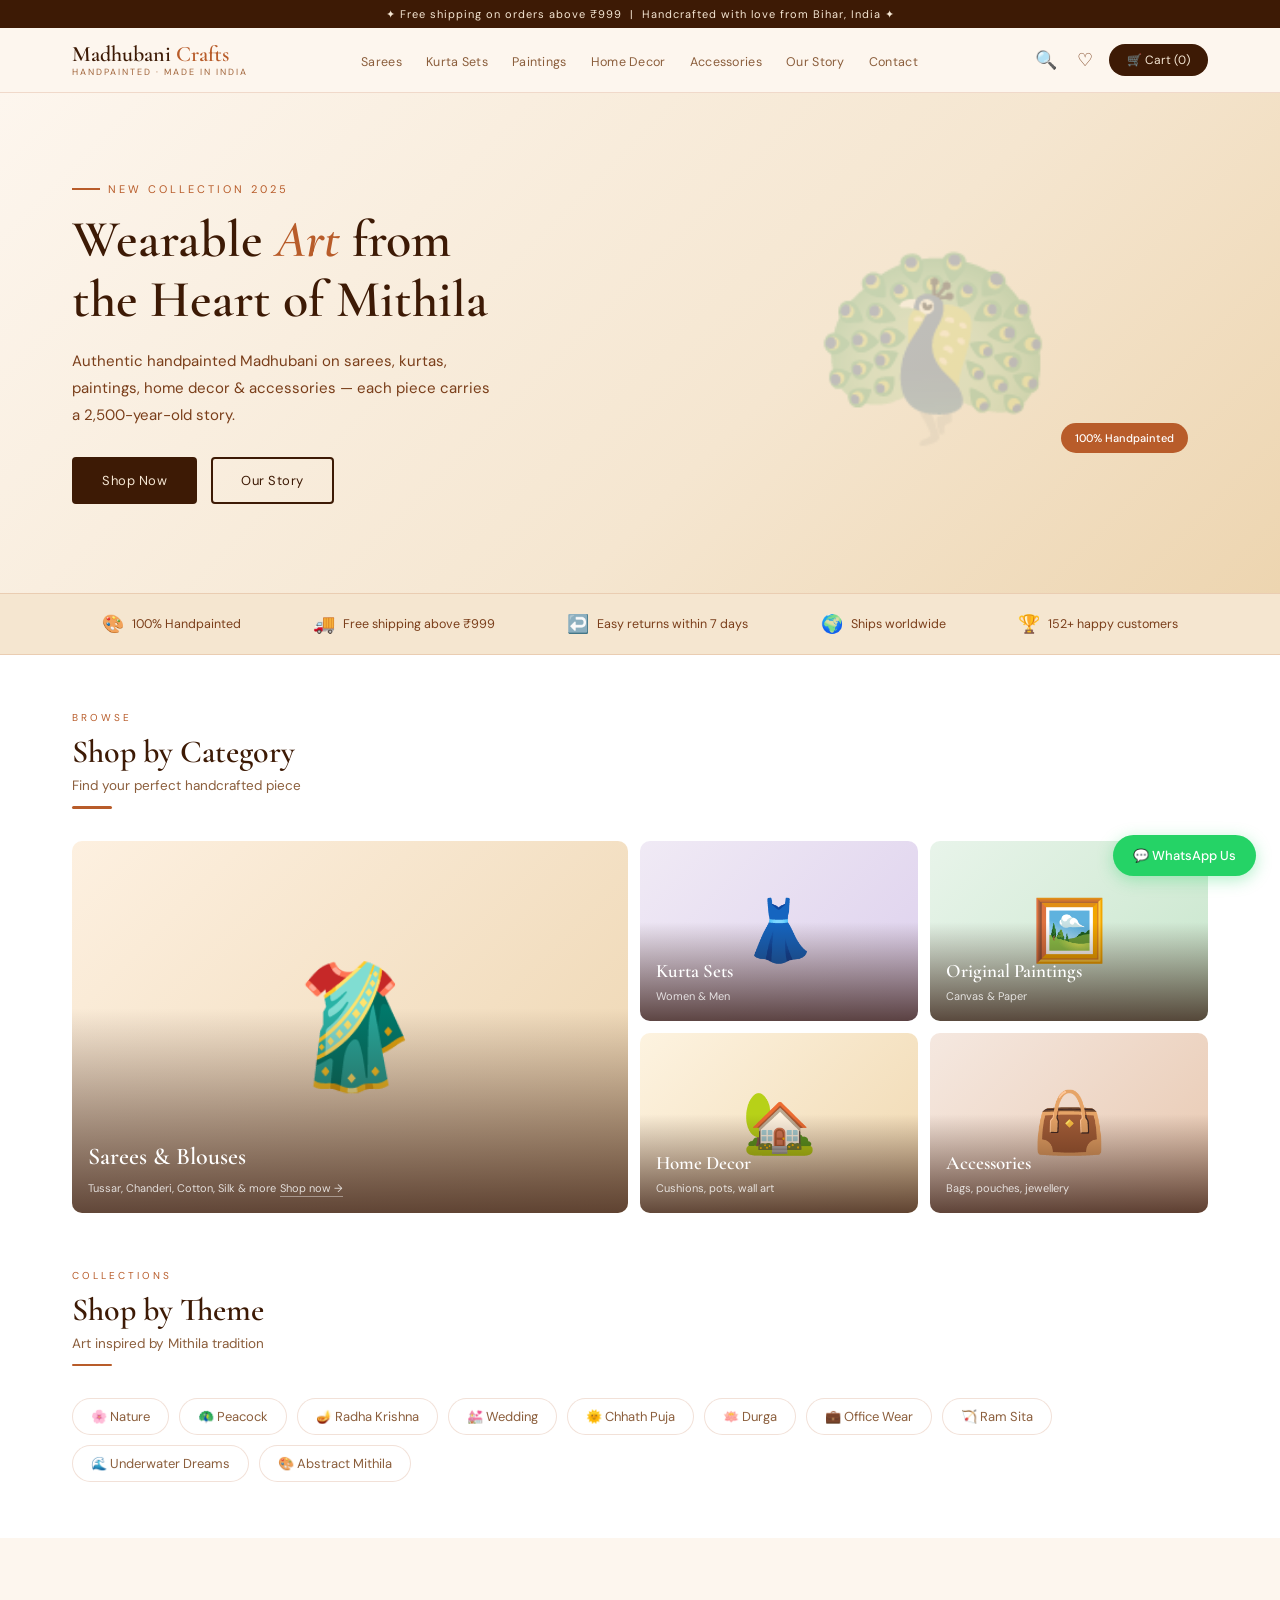
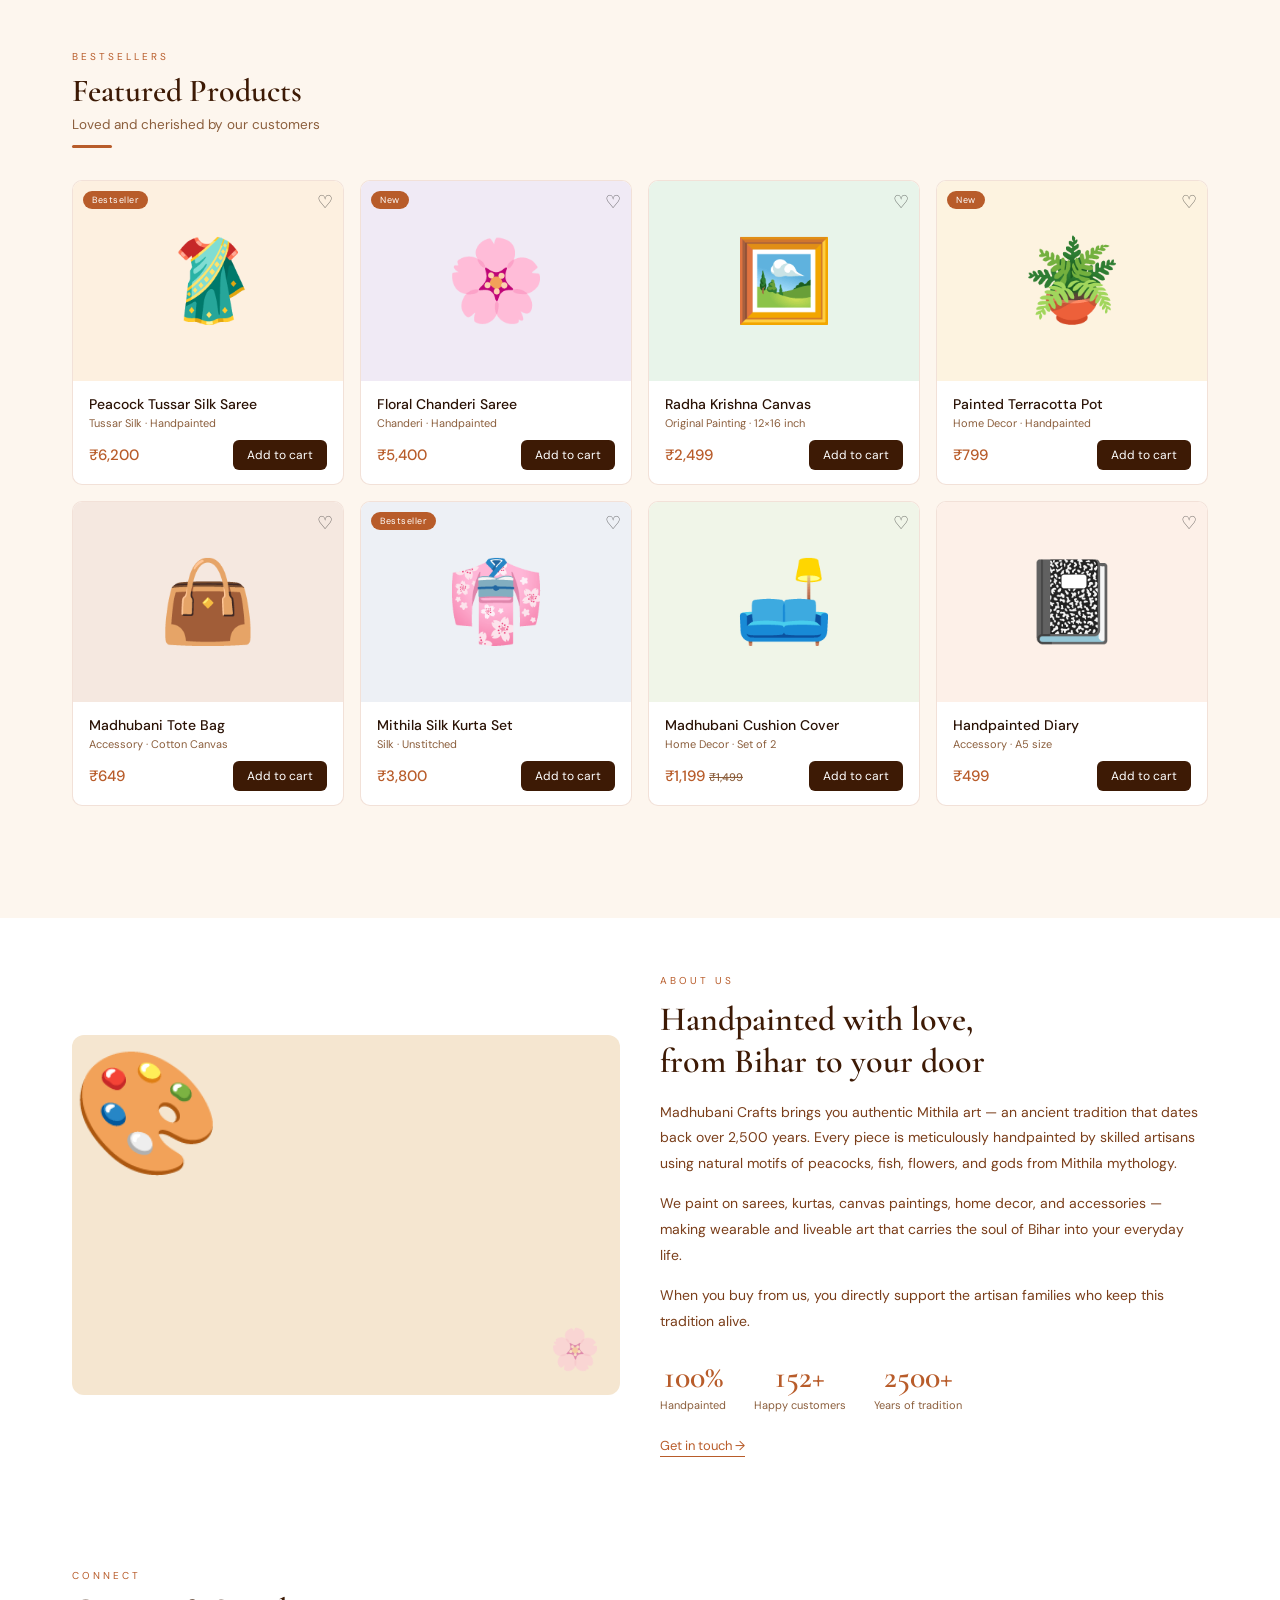
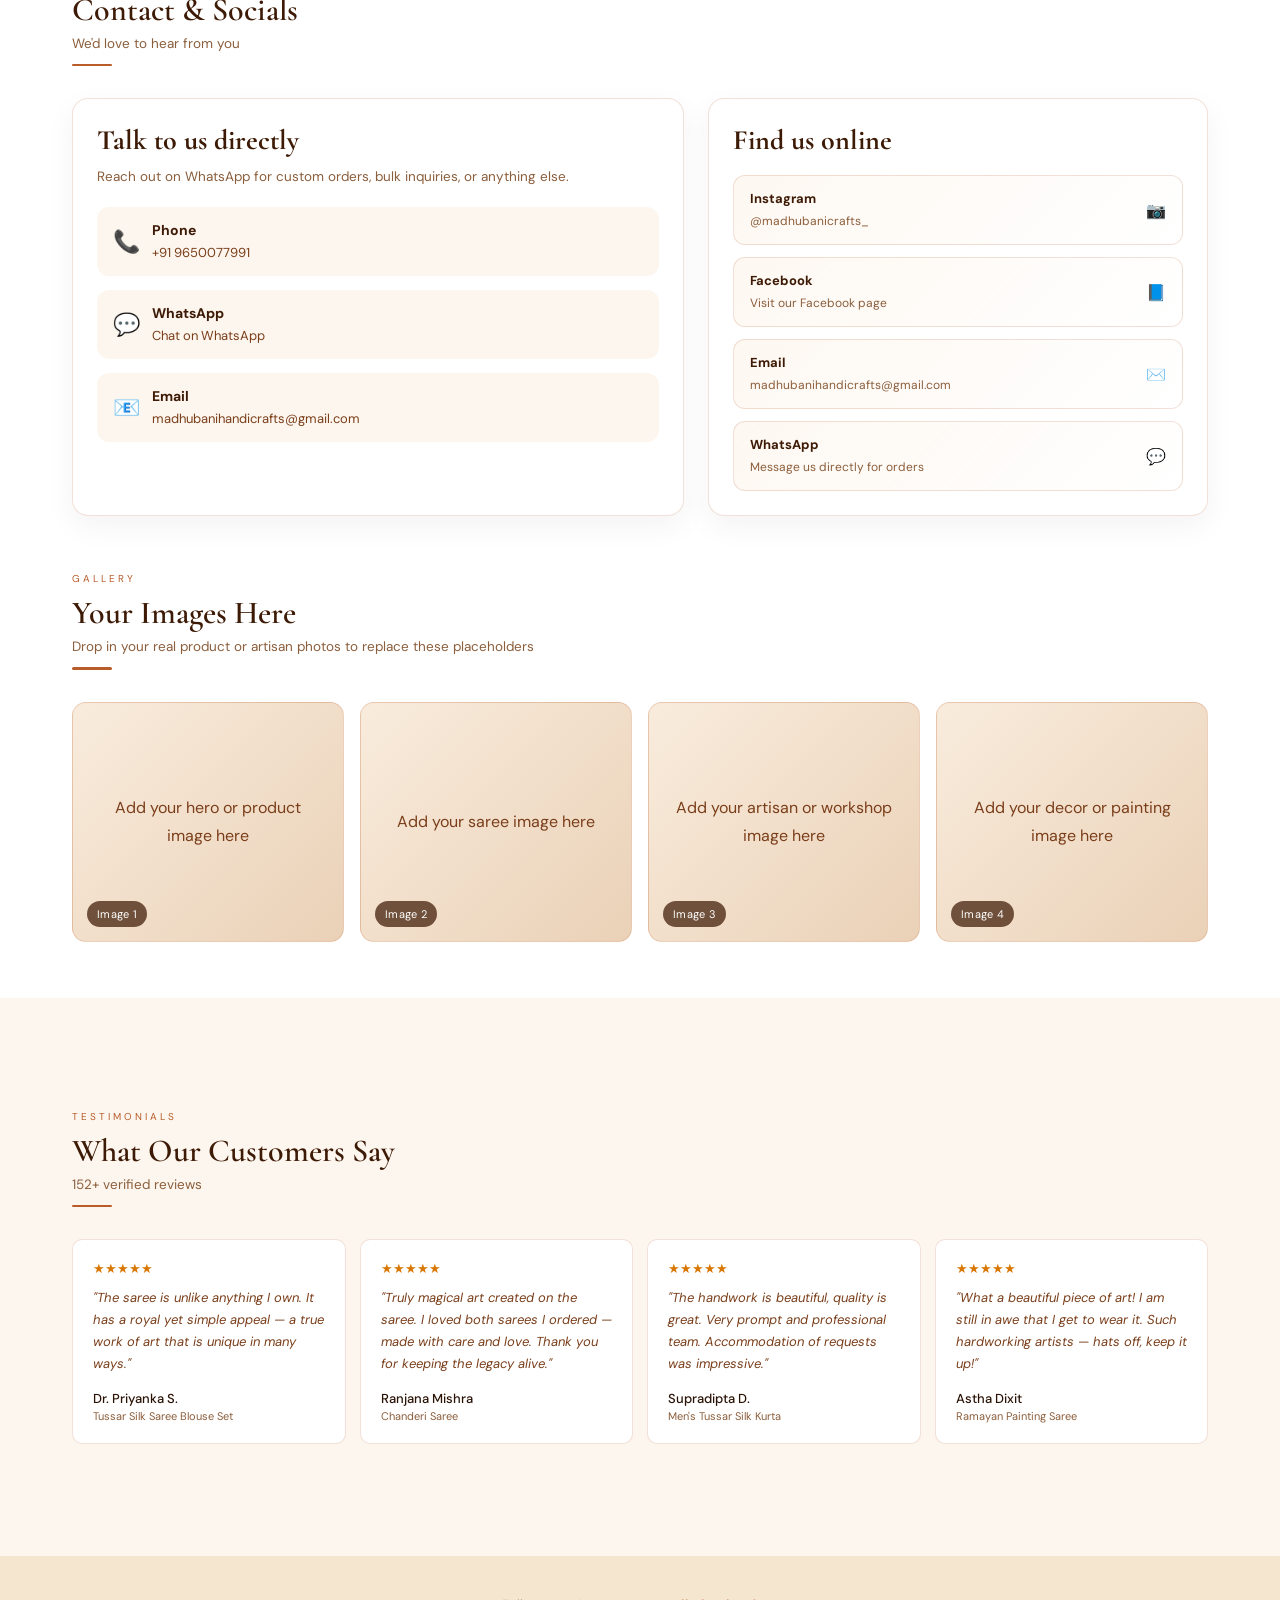
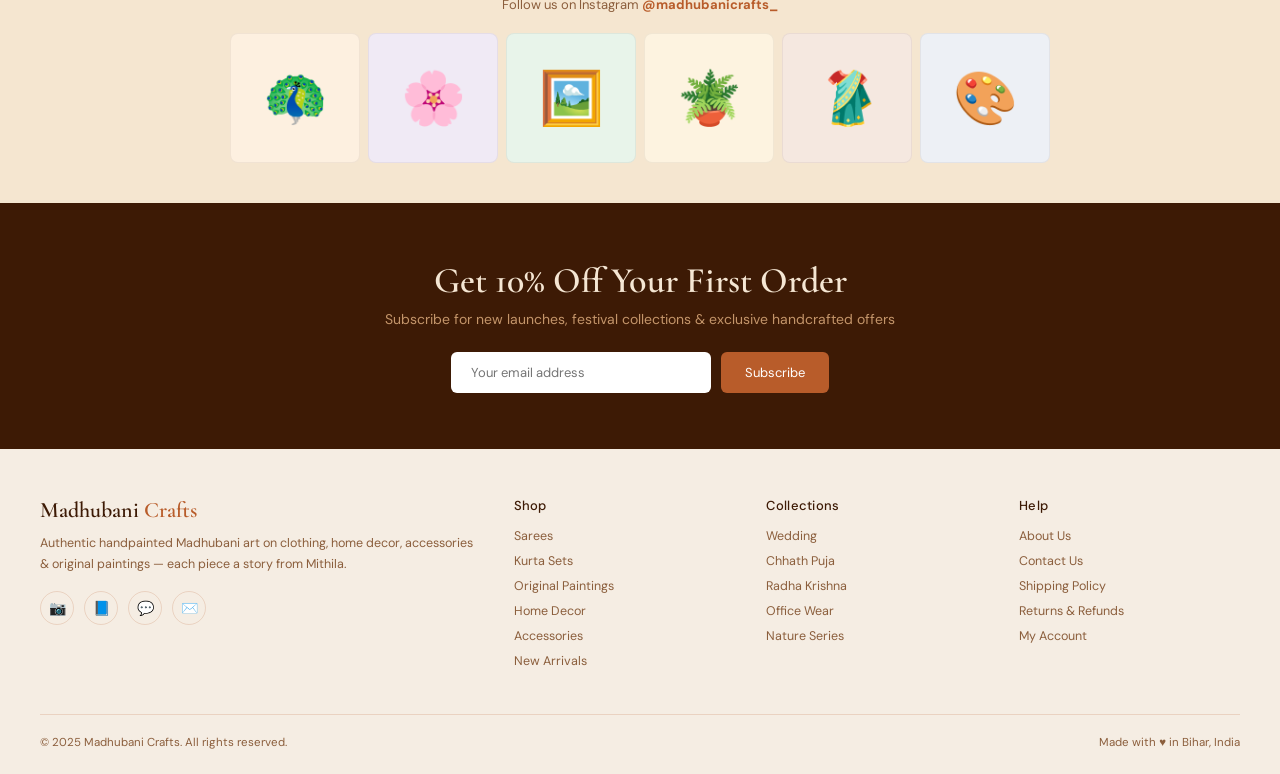
==== commit 0f8105b6: "Add separate contact page" ====
--- a/index.html
+++ b/index.html
@@ -24,7 +24,7 @@
       <li><a href="shop.html?cat=home-decor">Home Decor</a></li>
       <li><a href="shop.html?cat=accessories">Accessories</a></li>
       <li><a href="#story">Our Story</a></li>
-      <li><a href="#contact">Contact</a></li>
+      <li><a href="contact.html">Contact</a></li>
     </ul>
     <div class="nav-actions">
       <button class="nav-icon" title="Search" onclick="document.getElementById('products').scrollIntoView({behavior:'smooth'})">🔍</button>
@@ -159,7 +159,7 @@
         <div class="stat"><span class="stat-num">152+</span><div class="stat-label">Happy customers</div></div>
         <div class="stat"><span class="stat-num">2500+</span><div class="stat-label">Years of tradition</div></div>
       </div>
-      <a class="story-link" href="#contact">Read our full story →</a>
+      <a class="story-link" href="contact.html">Get in touch →</a>
     </div>
   </div>
 </div>
@@ -319,7 +319,7 @@
     <div class="f-col">
       <h4>Help</h4>
       <a href="#story">About Us</a>
-      <a href="#contact">Contact Us</a>
+      <a href="contact.html">Contact Us</a>
       <a href="https://wa.me/919650077991" target="_blank">Shipping Policy</a>
       <a href="https://wa.me/919650077991" target="_blank">Returns & Refunds</a>
       <a data-open-login href="#">My Account</a>
--- a/css/main.css
+++ b/css/main.css
@@ -381,6 +381,37 @@
 .social-link:hover { transform: translateY(-2px); border-color: var(--terracotta); background: #fff8f1; }
 .social-meta strong { display: block; font-size: 13px; color: var(--deep); margin-bottom: 2px; }
 .social-meta span { font-size: 12px; color: var(--muted); }
+.contact-hero-copy {
+  max-width: 640px;
+  margin: 14px auto 0;
+  font-size: 14px;
+  color: var(--mid);
+  line-height: 1.8;
+}
+.contact-title { font-family: var(--font-display); font-size: 28px; color: var(--deep); }
+.contact-intro { font-size: 13.5px; color: var(--muted); margin-top: 8px; line-height: 1.8; }
+.contact-icon {
+  min-width: 48px; height: 48px;
+  border-radius: 999px;
+  display: grid; place-items: center;
+  background: #fff; border: 1px solid var(--border);
+  font-size: 12px; color: var(--terracotta); font-weight: 600;
+}
+.contact-actions { display: flex; gap: 12px; margin-top: 20px; flex-wrap: wrap; }
+.contact-info-grid { display: grid; grid-template-columns: 1fr 1fr; gap: 24px; }
+.info-panel {
+  background: linear-gradient(135deg, rgba(253,246,238,0.95), #fff);
+  border: 1px solid var(--border);
+  border-radius: 16px;
+  padding: 24px;
+}
+.info-panel h2 { font-family: var(--font-display); font-size: 30px; color: var(--deep); margin-bottom: 12px; }
+.info-panel p { font-size: 14px; color: var(--mid); line-height: 1.8; }
+.info-list { margin-top: 18px; padding-left: 18px; color: var(--mid); line-height: 1.9; font-size: 14px; }
+.faq-panel { display: grid; gap: 16px; }
+.faq-item { padding: 16px 18px; border-radius: 12px; background: #fff; border: 1px solid var(--border); }
+.faq-item strong { display: block; color: var(--deep); margin-bottom: 6px; font-size: 14px; }
+.faq-item p { font-size: 13px; line-height: 1.8; color: var(--mid); }
 
 /* ── GALLERY ── */
 .gallery-grid { display: grid; grid-template-columns: repeat(4, 1fr); gap: 16px; }
@@ -468,7 +499,7 @@
 
 /* ── RESPONSIVE ── */
 @media (max-width: 900px) {
-  .hero-inner, .story-grid, .contact-grid { grid-template-columns: 1fr; text-align: center; }
+  .hero-inner, .story-grid, .contact-grid, .contact-info-grid { grid-template-columns: 1fr; text-align: center; }
   .hero h1 { font-size: 38px; }
   .hero-sub { margin: 0 auto 24px; }
   .hero-btns { justify-content: center; }
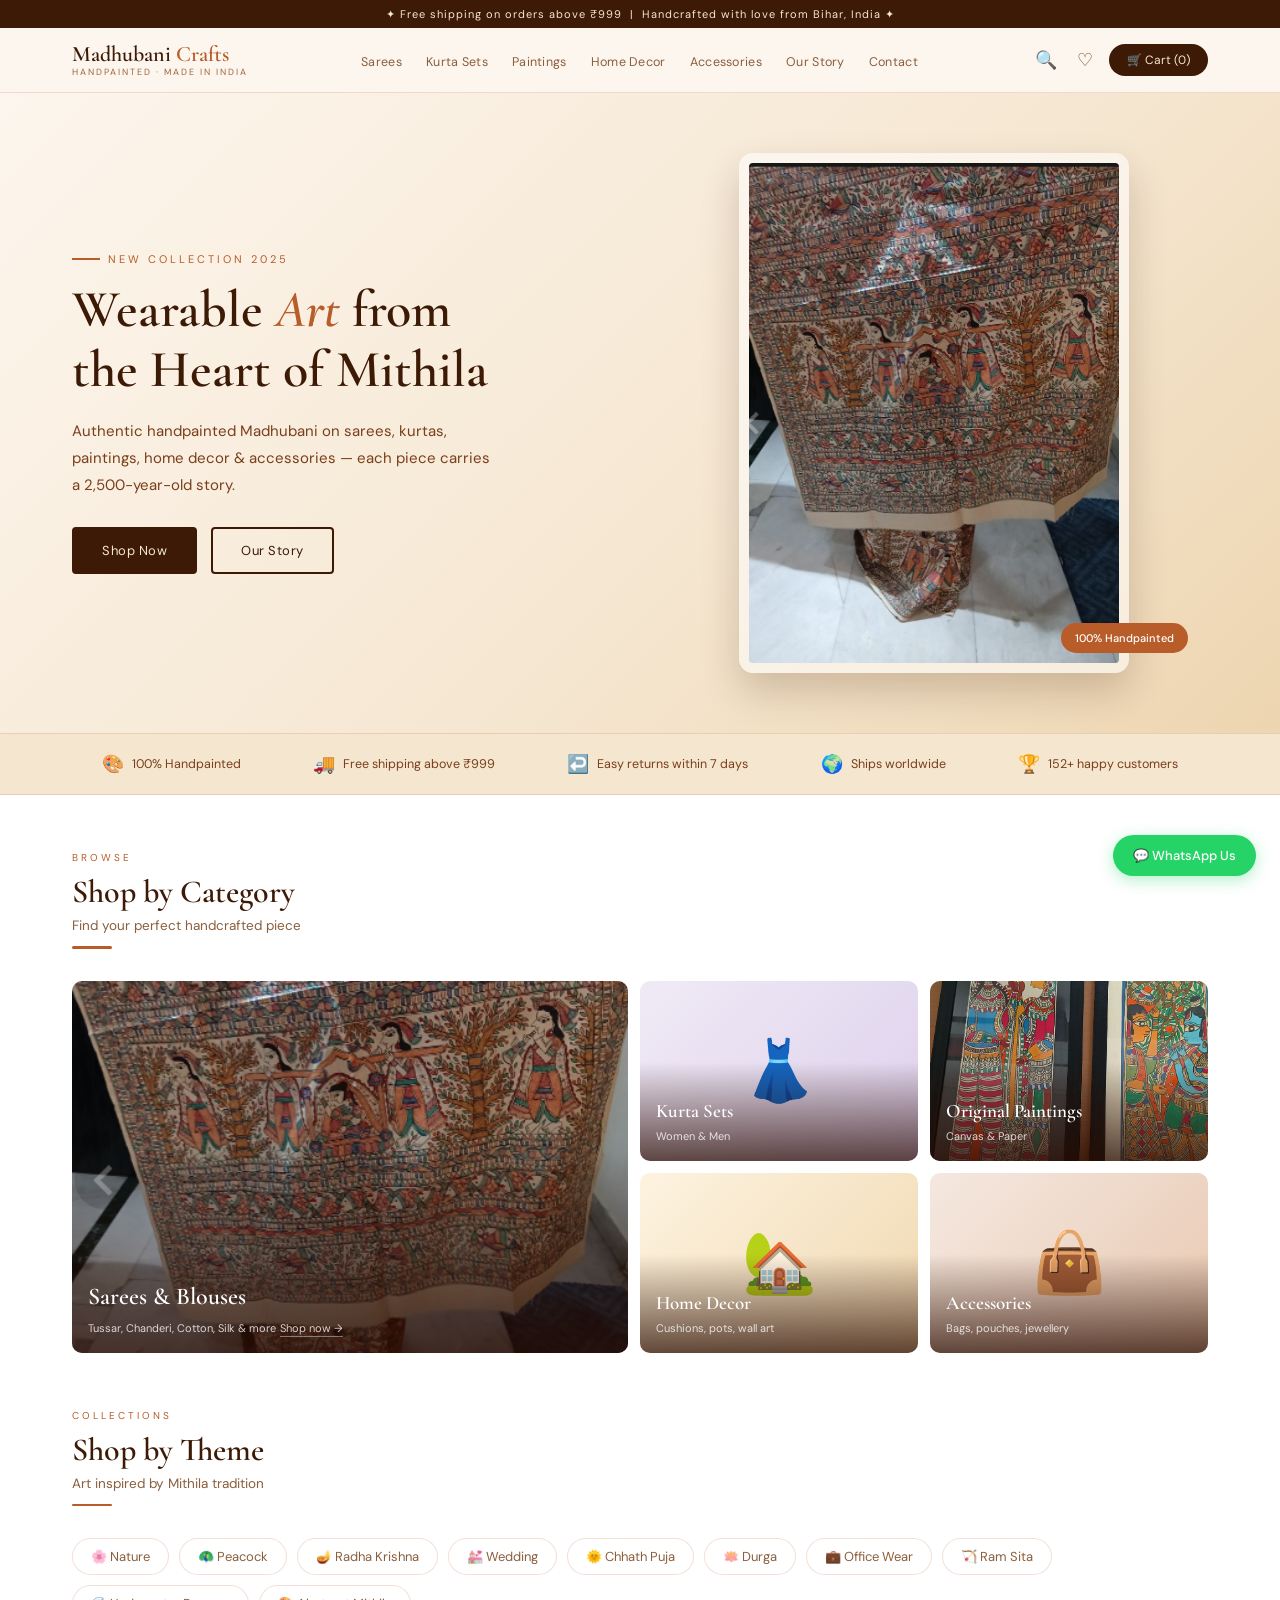
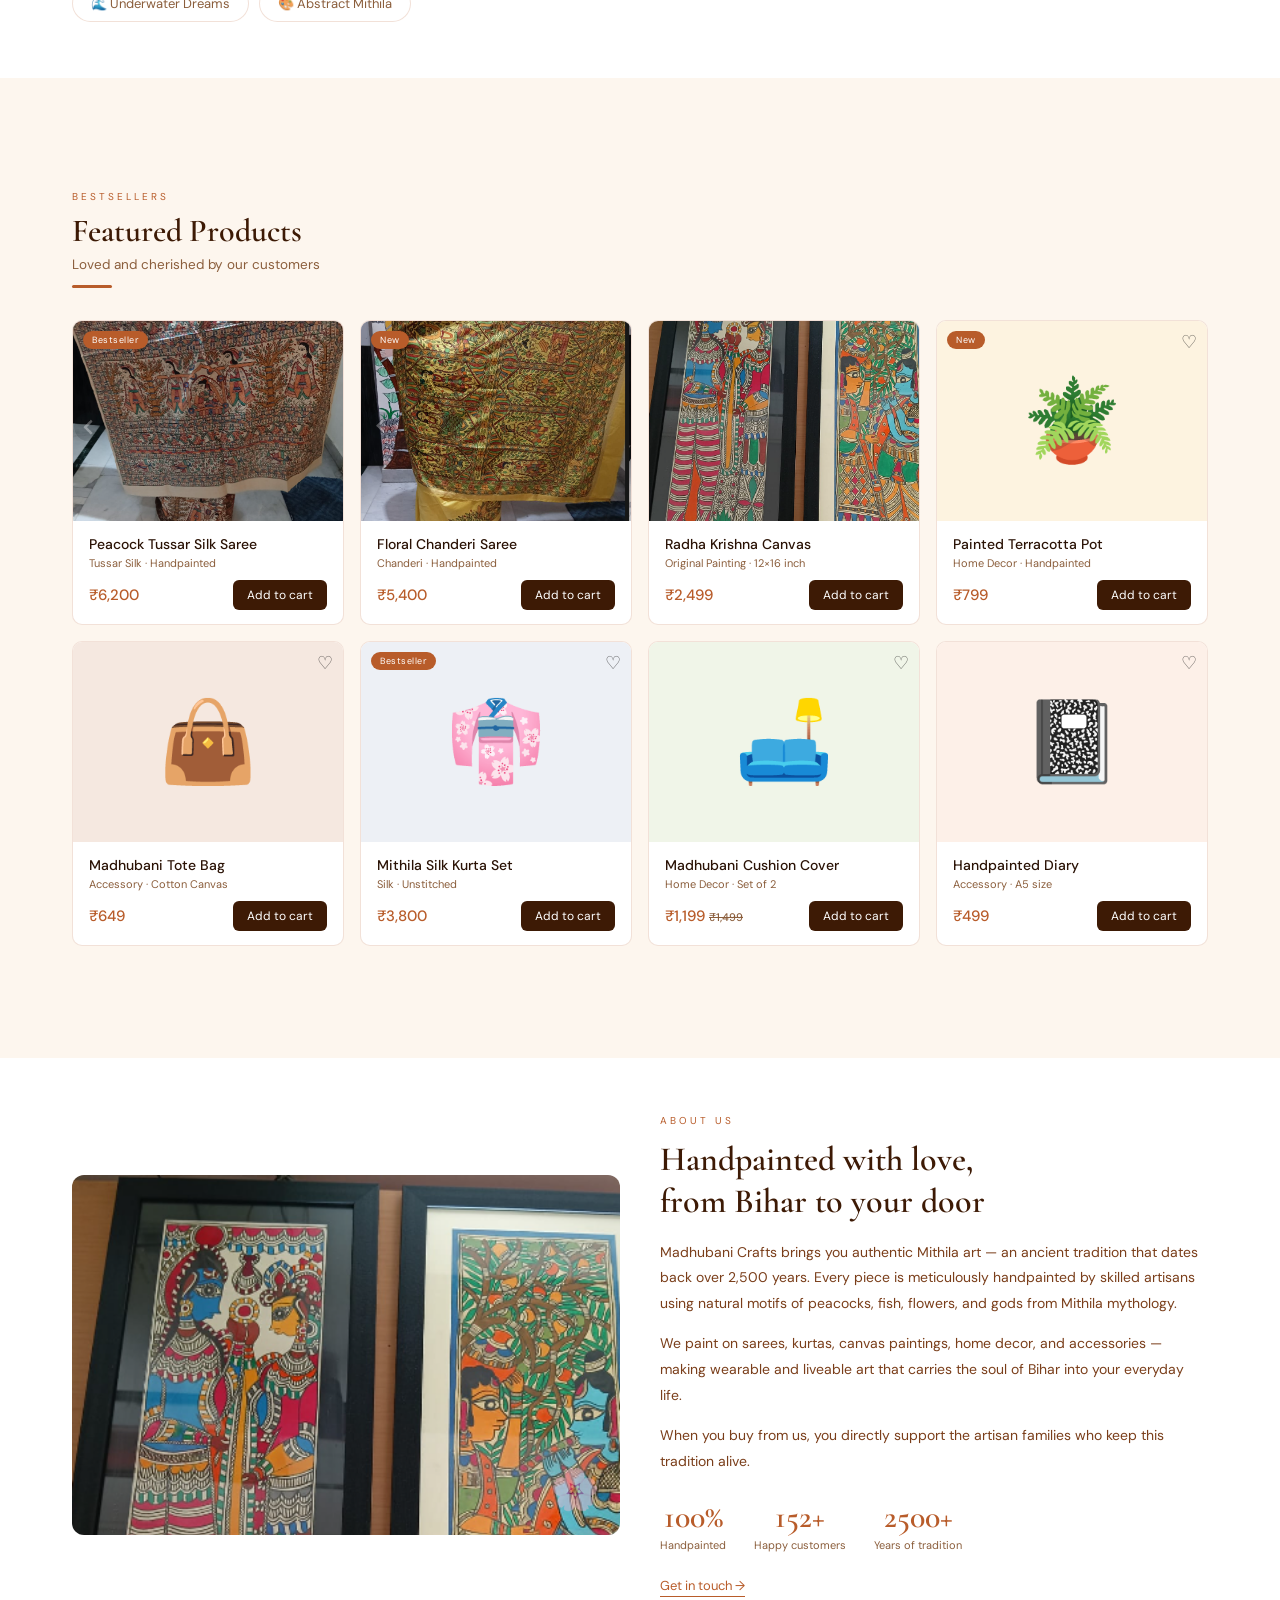
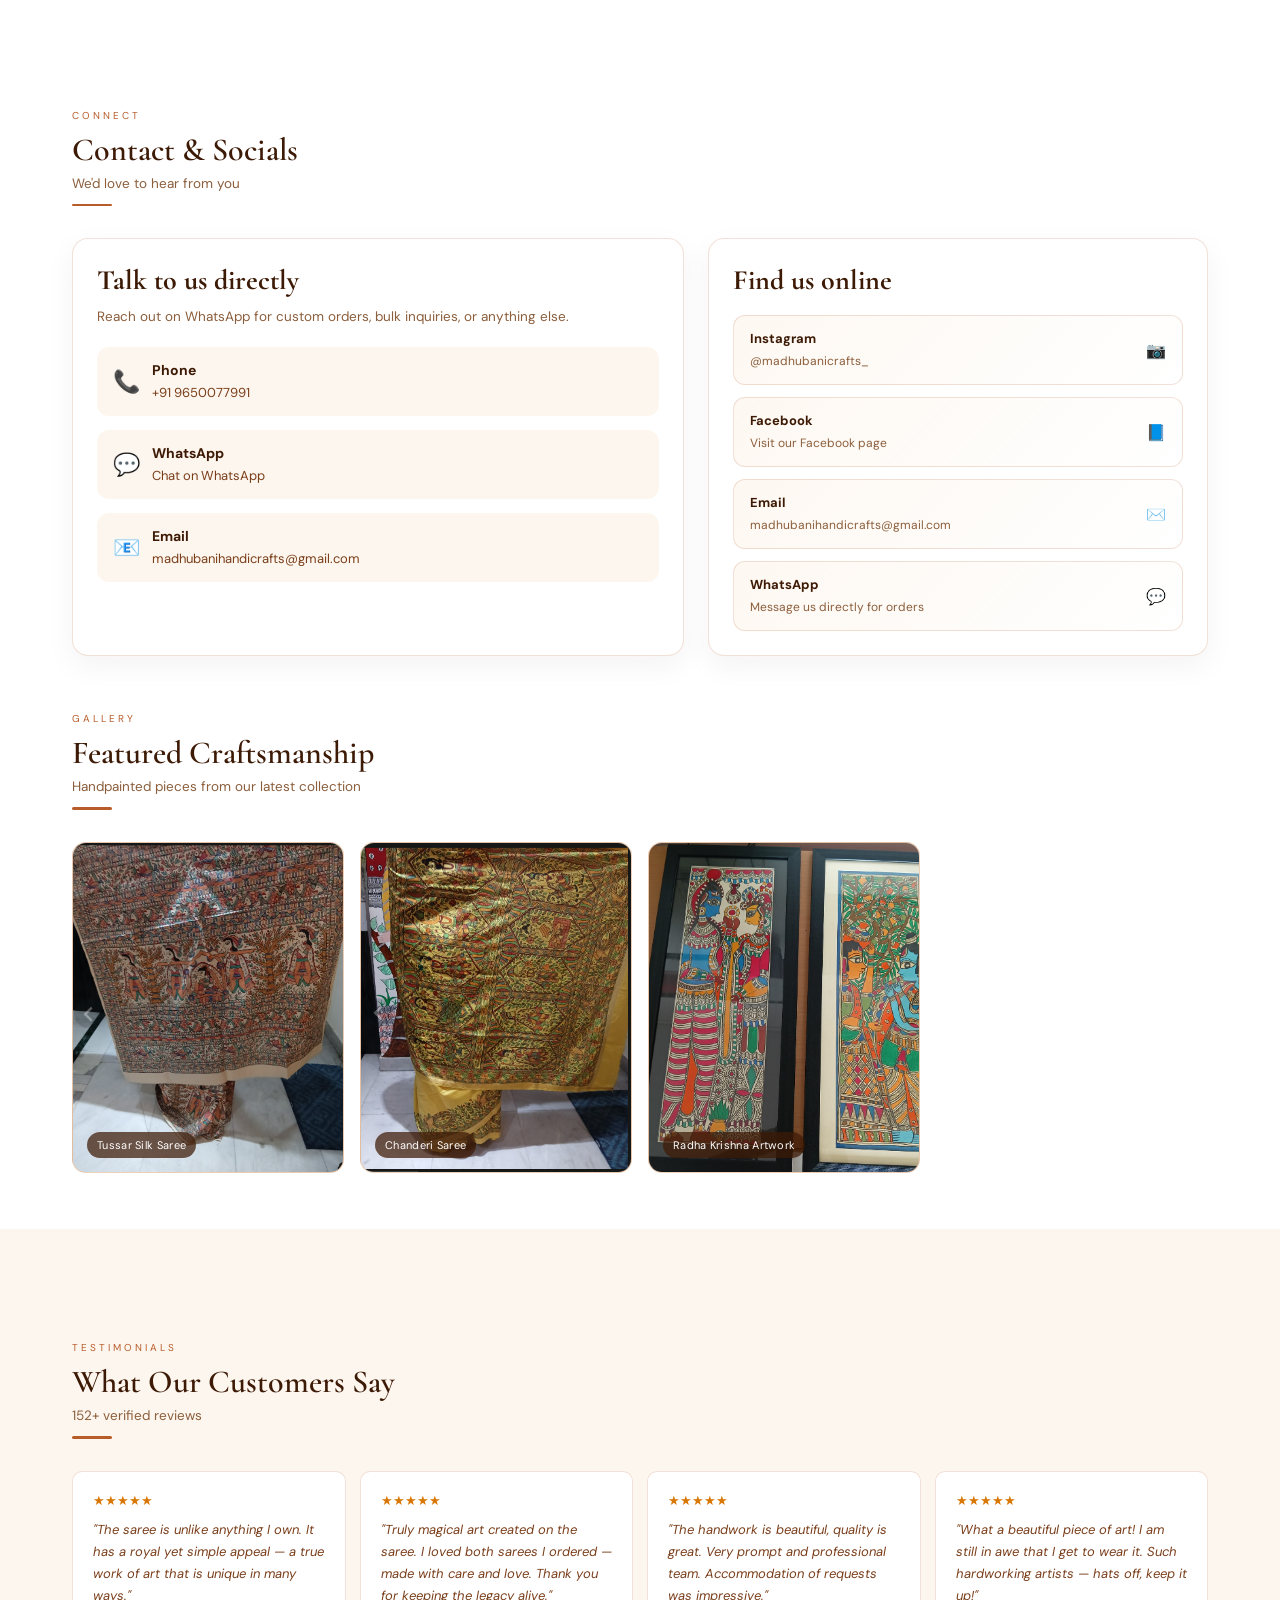
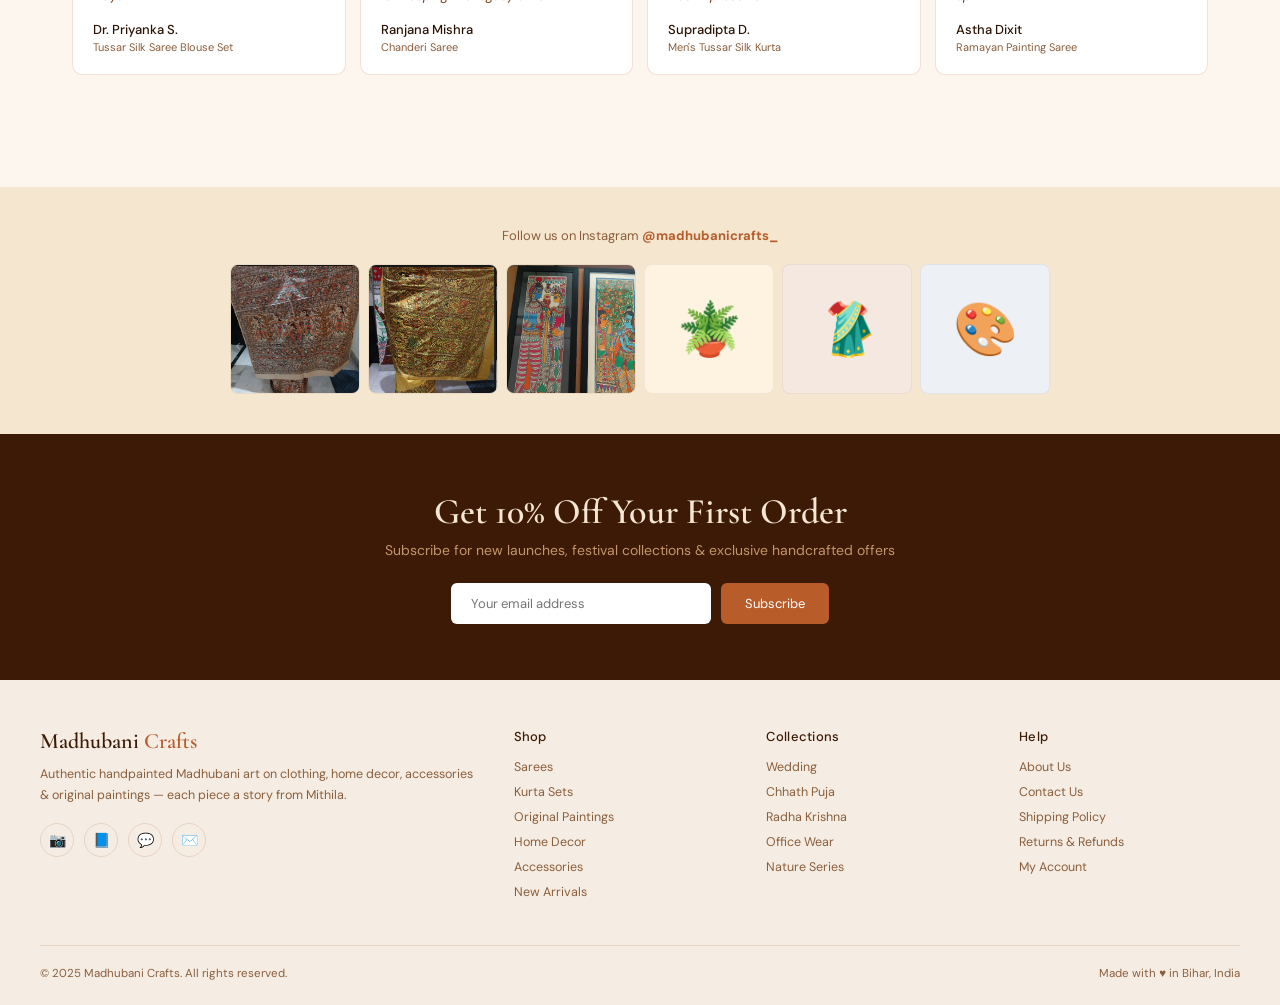
==== commit 353b8a34: "Add product photography across storefront" ====
--- a/index.html
+++ b/index.html
@@ -50,7 +50,7 @@
       </div>
     </div>
     <div class="hero-art">
-      <div class="hero-motif">🦚</div>
+      <img class="hero-photo" src="pictures/tussar saree.png" alt="Handpainted Madhubani Tussar silk saree" />
       <div class="hero-badge">100% Handpainted</div>
     </div>
   </div>
@@ -75,7 +75,7 @@
   </div>
   <div class="cat-grid">
     <a href="shop.html?cat=sarees" class="cat-card tall" style="background:linear-gradient(135deg,#FDF0E0,#EDD5B0);">
-      <div class="cat-bg">🥻</div>
+      <div class="cat-bg"><img src="pictures/tussar saree.png" alt="Handpainted Madhubani saree" /></div>
       <div class="cat-overlay"></div>
       <div class="cat-label">
         <h3>Sarees & Blouses</h3>
@@ -89,7 +89,7 @@
       <div class="cat-label"><h3>Kurta Sets</h3><span>Women & Men</span></div>
     </a>
     <a href="shop.html?cat=paintings" class="cat-card" style="background:linear-gradient(135deg,#E8F4EA,#C8E6CC);">
-      <div class="cat-bg" style="font-size:60px;">🖼️</div>
+      <div class="cat-bg"><img src="pictures/radha krishna portrait.png" alt="Radha Krishna Madhubani painting" /></div>
       <div class="cat-overlay"></div>
       <div class="cat-label"><h3>Original Paintings</h3><span>Canvas & Paper</span></div>
     </a>
@@ -145,7 +145,7 @@
   <div class="story-grid">
     <div class="story-img">
       <div class="story-photo">
-        <div class="story-placeholder">🎨</div>
+        <img src="pictures/radha krishna portrait.png" alt="Framed Radha Krishna Madhubani artwork" />
       </div>
     </div>
     <div class="story-text">
@@ -213,15 +213,14 @@
 <div class="section" style="padding-top:0;">
   <div class="sec-head">
     <div class="sec-eyebrow">Gallery</div>
-    <h2>Your Images Here</h2>
-    <p>Drop in your real product or artisan photos to replace these placeholders</p>
+    <h2>Featured Craftsmanship</h2>
+    <p>Handpainted pieces from our latest collection</p>
     <div class="bar"></div>
   </div>
   <div class="gallery-grid">
-    <div class="gallery-card"><div class="gallery-placeholder">Add your hero or product image here</div><span>Image 1</span></div>
-    <div class="gallery-card"><div class="gallery-placeholder">Add your saree image here</div><span>Image 2</span></div>
-    <div class="gallery-card"><div class="gallery-placeholder">Add your artisan or workshop image here</div><span>Image 3</span></div>
-    <div class="gallery-card"><div class="gallery-placeholder">Add your decor or painting image here</div><span>Image 4</span></div>
+    <div class="gallery-card"><img src="pictures/tussar saree.png" alt="Handpainted Tussar silk saree"/><span>Tussar Silk Saree</span></div>
+    <div class="gallery-card"><img src="pictures/chanderi slik saree.png" alt="Handpainted Chanderi saree"/><span>Chanderi Saree</span></div>
+    <div class="gallery-card"><img src="pictures/radha krishna portrait.png" alt="Radha Krishna Madhubani painting"/><span>Radha Krishna Artwork</span></div>
   </div>
 </div>
 
@@ -265,9 +264,9 @@
 <div class="insta-strip">
   <div class="insta-label">Follow us on Instagram <strong>@madhubanicrafts_</strong></div>
   <div class="insta-row">
-    <a class="insta-tile" href="https://www.instagram.com/madhubanicrafts_/" target="_blank" rel="noopener" style="background:#FDF0E0;">🦚</a>
-    <a class="insta-tile" href="https://www.instagram.com/madhubanicrafts_/" target="_blank" rel="noopener" style="background:#F0EAF5;">🌸</a>
-    <a class="insta-tile" href="https://www.instagram.com/madhubanicrafts_/" target="_blank" rel="noopener" style="background:#E8F4EA;">🖼️</a>
+    <a class="insta-tile" href="https://www.instagram.com/madhubanicrafts_/" target="_blank" rel="noopener"><img src="pictures/tussar saree.png" alt="Tussar silk saree"/></a>
+    <a class="insta-tile" href="https://www.instagram.com/madhubanicrafts_/" target="_blank" rel="noopener"><img src="pictures/chanderi slik saree.png" alt="Chanderi saree"/></a>
+    <a class="insta-tile" href="https://www.instagram.com/madhubanicrafts_/" target="_blank" rel="noopener"><img src="pictures/radha krishna portrait.png" alt="Radha Krishna painting"/></a>
     <a class="insta-tile" href="https://www.instagram.com/madhubanicrafts_/" target="_blank" rel="noopener" style="background:#FDF3E0;">🪴</a>
     <a class="insta-tile" href="https://www.instagram.com/madhubanicrafts_/" target="_blank" rel="noopener" style="background:#F5E8E0;">🥻</a>
     <a class="insta-tile" href="https://www.instagram.com/madhubanicrafts_/" target="_blank" rel="noopener" style="background:#EDF0F5;">🎨</a>
--- a/css/main.css
+++ b/css/main.css
@@ -168,10 +168,13 @@
 }
 .btn-outline:hover { background: var(--deep); color: #f5e6d3; }
 .hero-art { display: flex; align-items: center; justify-content: center; position: relative; }
-.hero-motif {
-  font-size: 200px;
-  opacity: 0.25;
-  filter: sepia(40%);
+.hero-photo {
+  width: min(100%, 390px);
+  aspect-ratio: 3 / 4;
+  object-fit: cover;
+  border: 10px solid rgba(255,255,255,.55);
+  border-radius: 14px;
+  box-shadow: 0 18px 38px rgba(61,26,5,.2);
   animation: float 6s ease-in-out infinite;
 }
 @keyframes float { 0%,100% { transform: translateY(0); } 50% { transform: translateY(-14px); } }
@@ -239,6 +242,7 @@
   font-size: 80px;
   transition: transform .35s ease;
 }
+.cat-bg img { width: 100%; height: 100%; object-fit: cover; }
 .cat-card:hover .cat-bg { transform: scale(1.06); }
 .cat-overlay {
   position: absolute;
